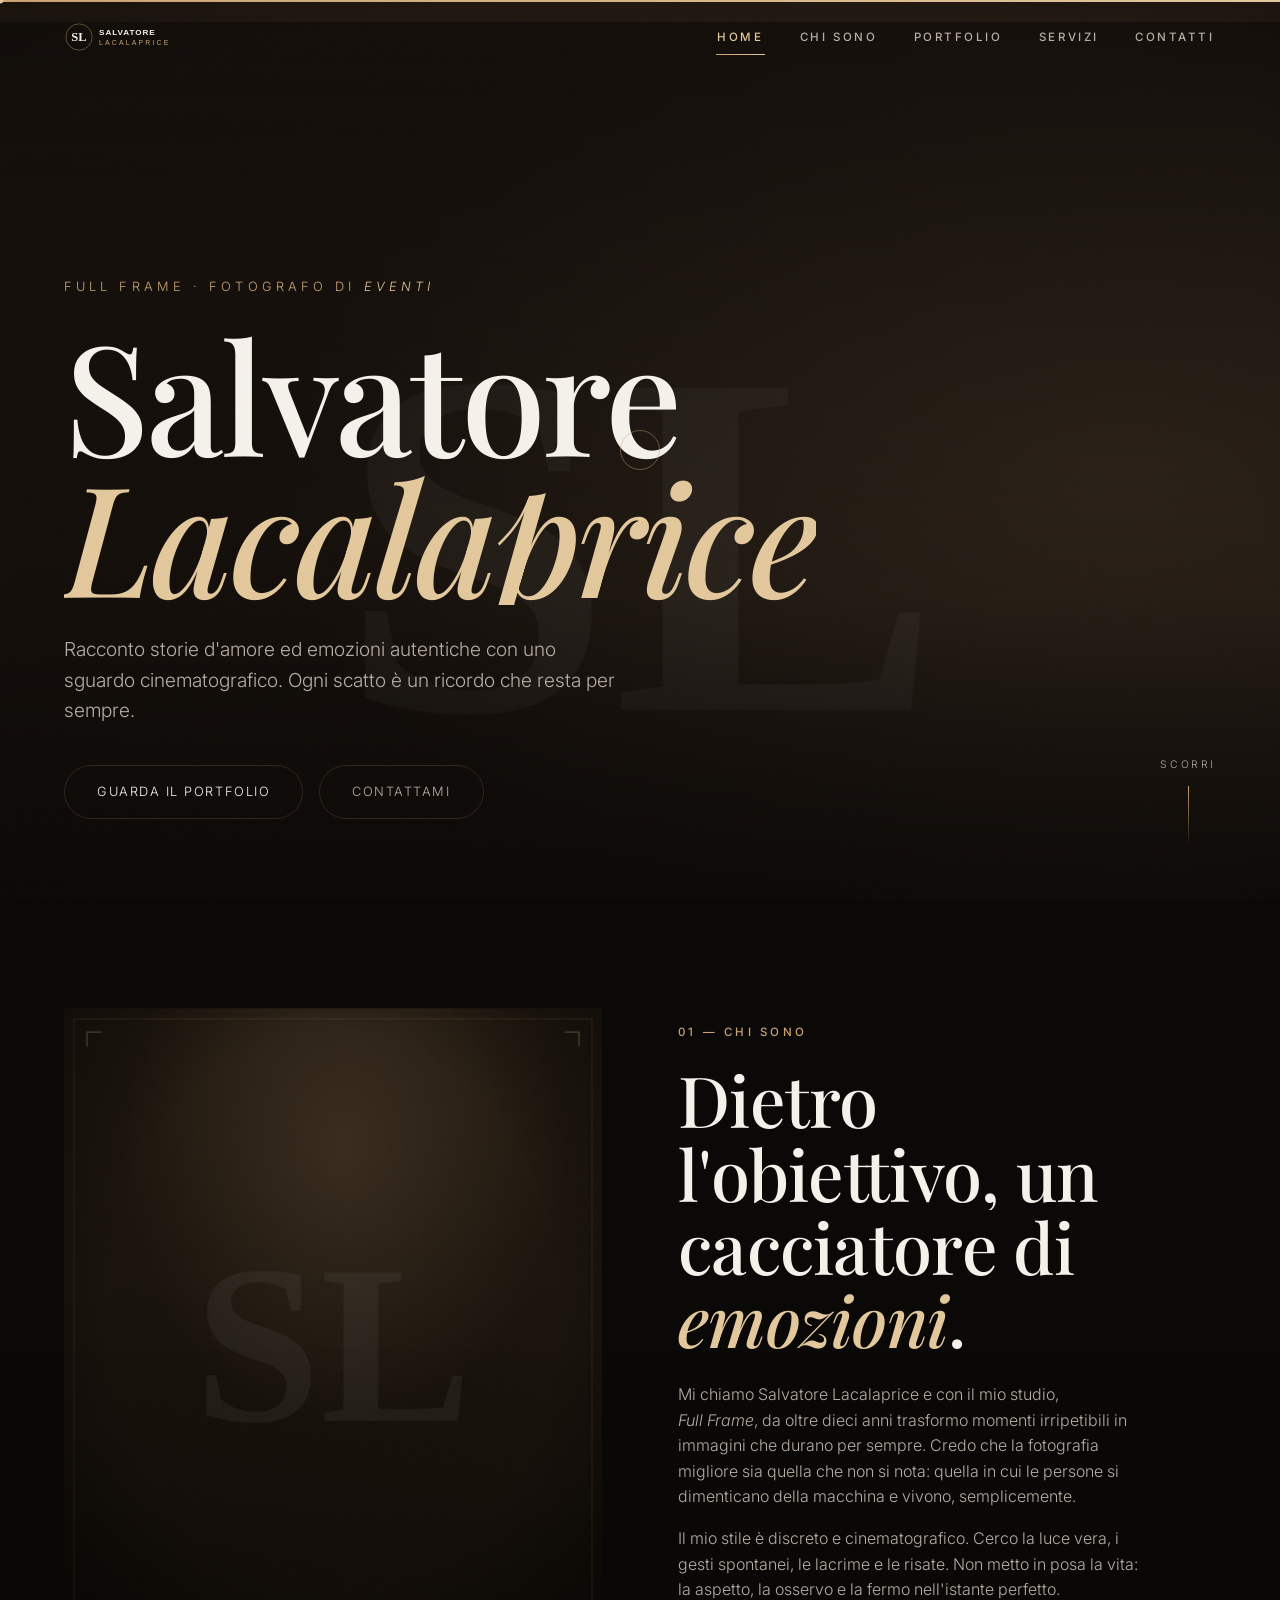
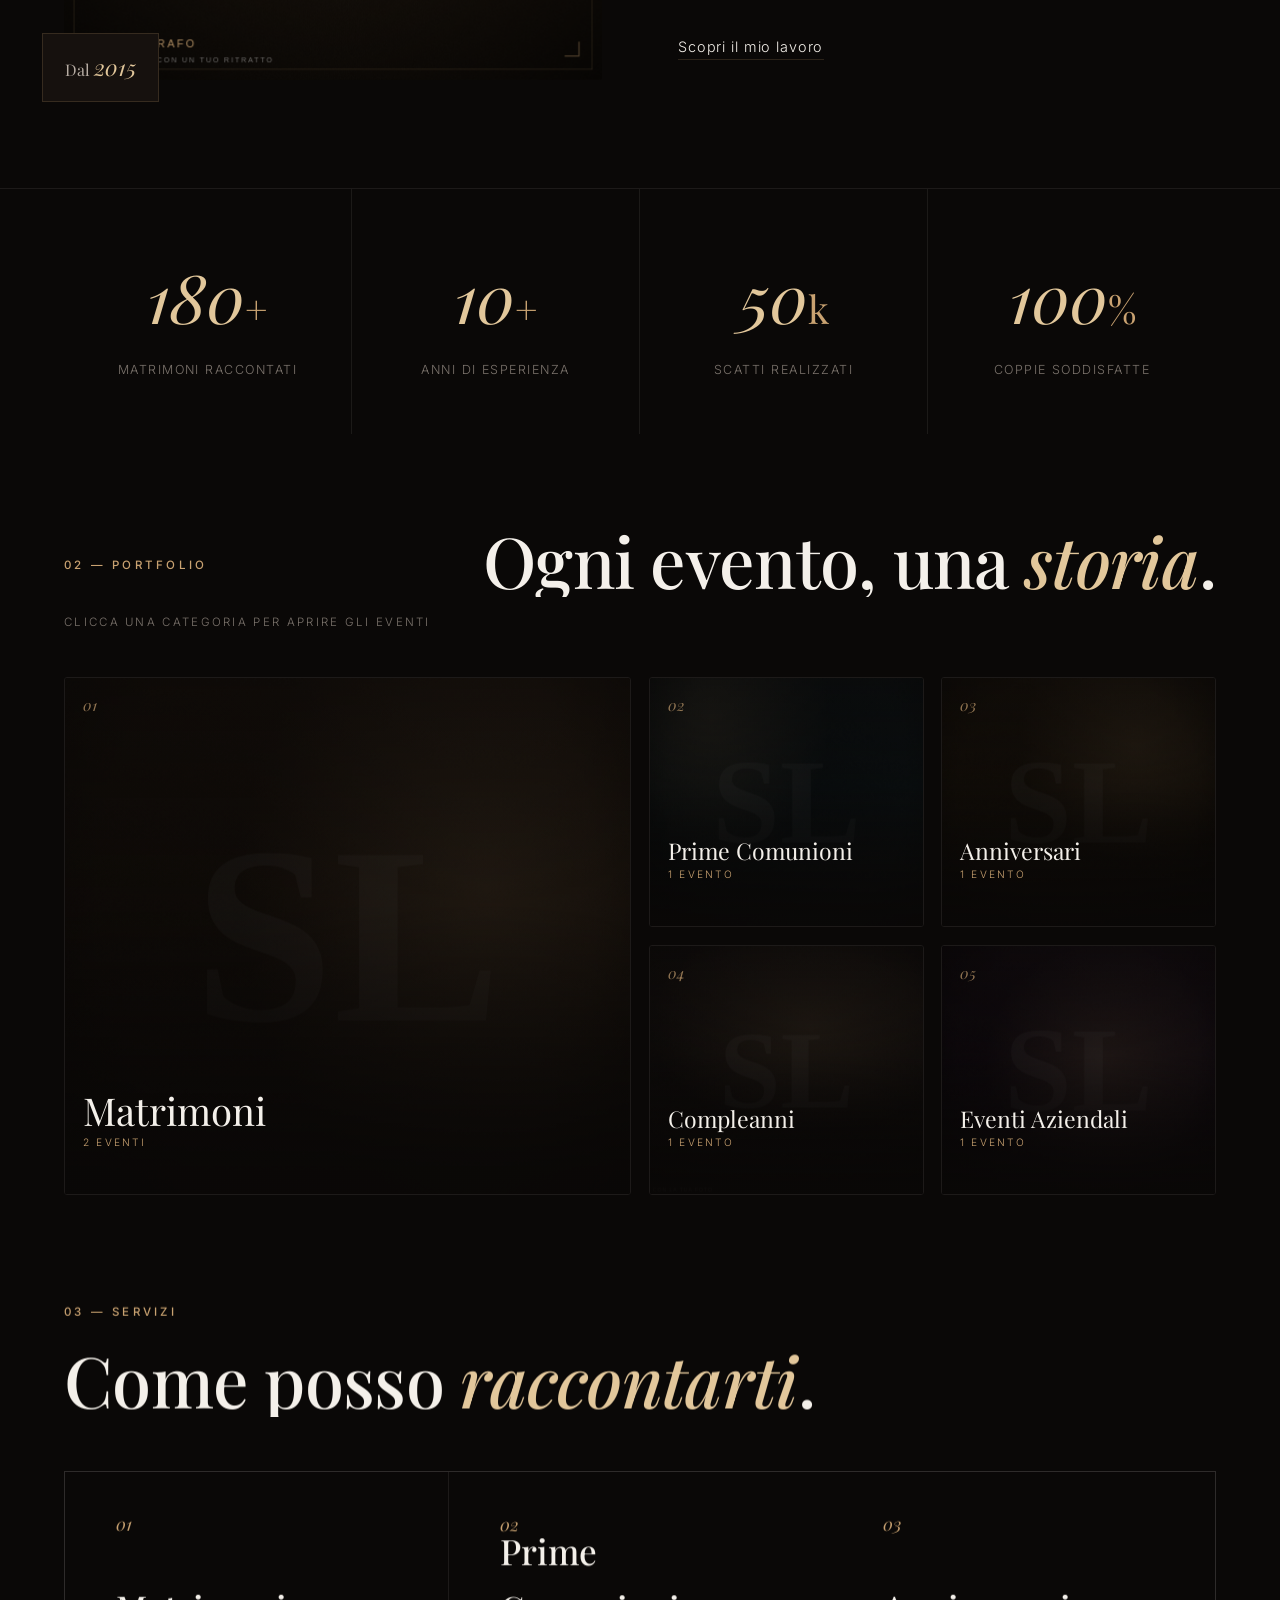
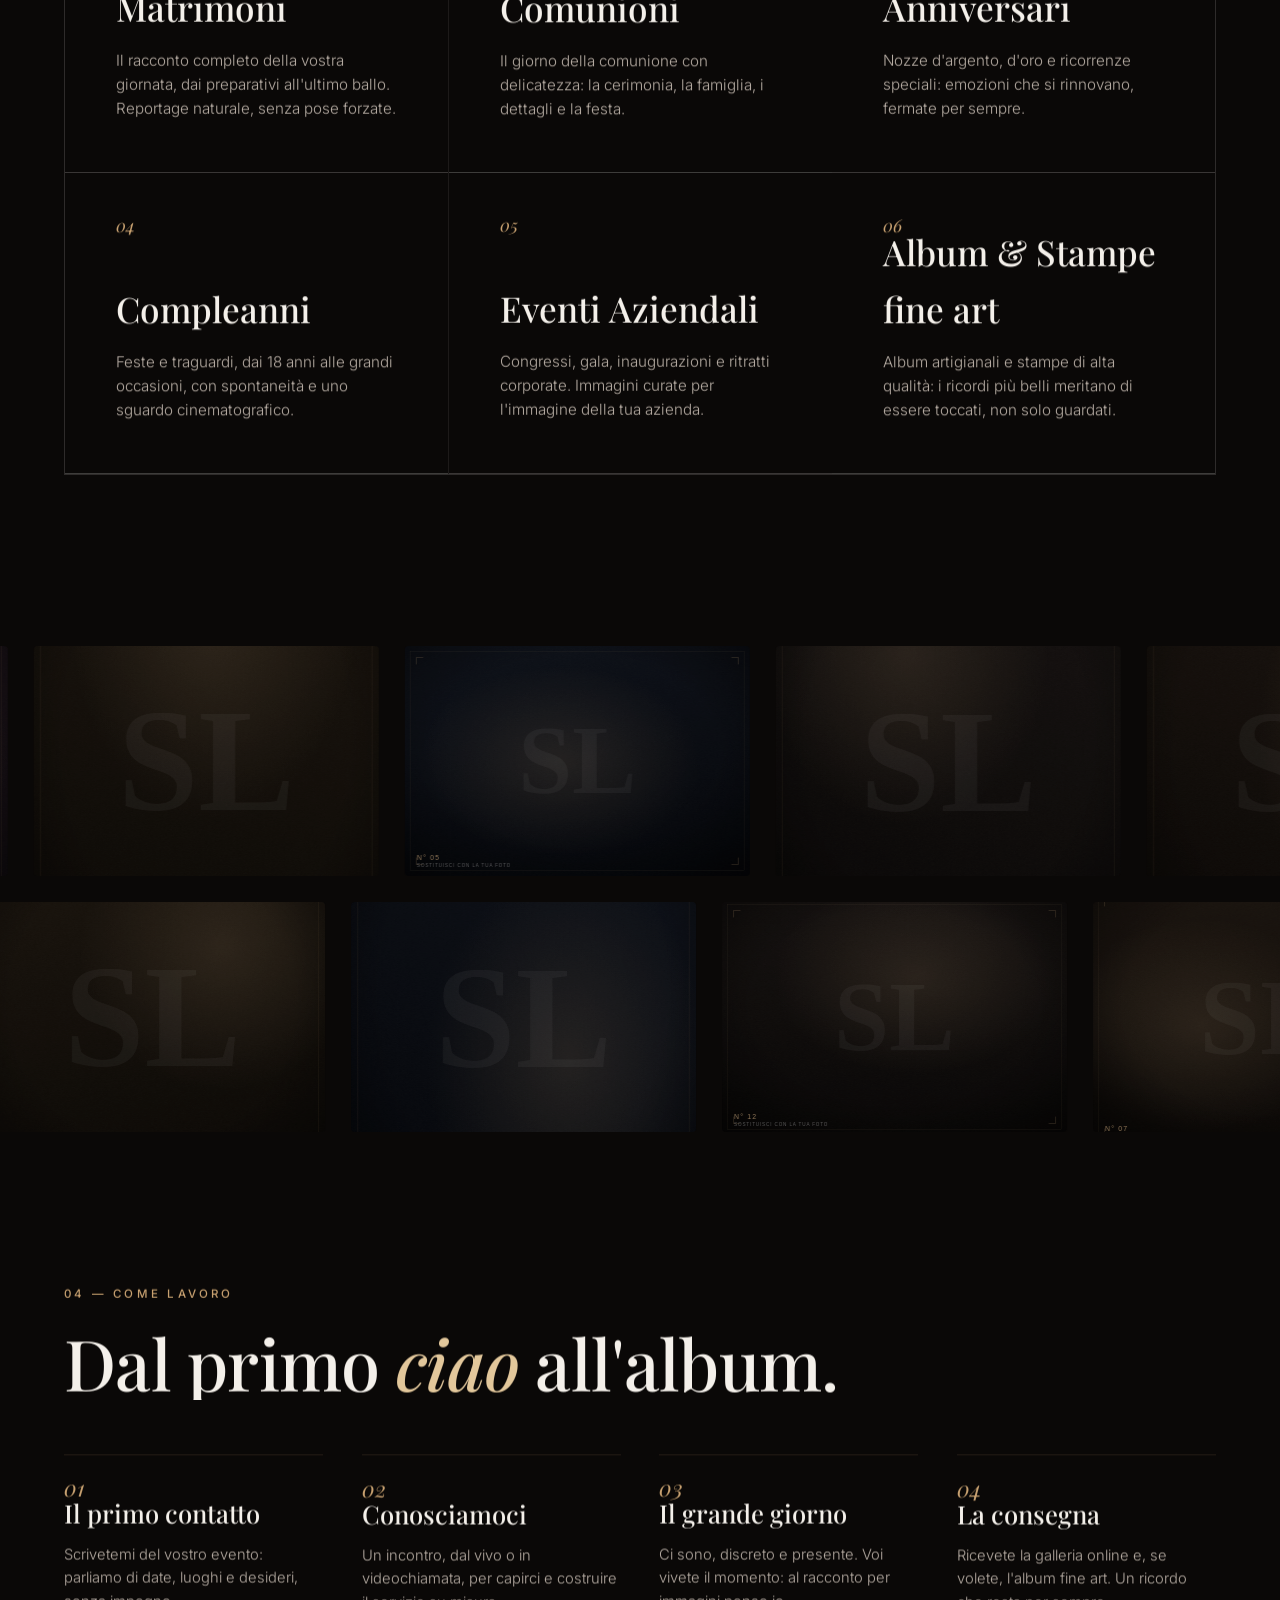
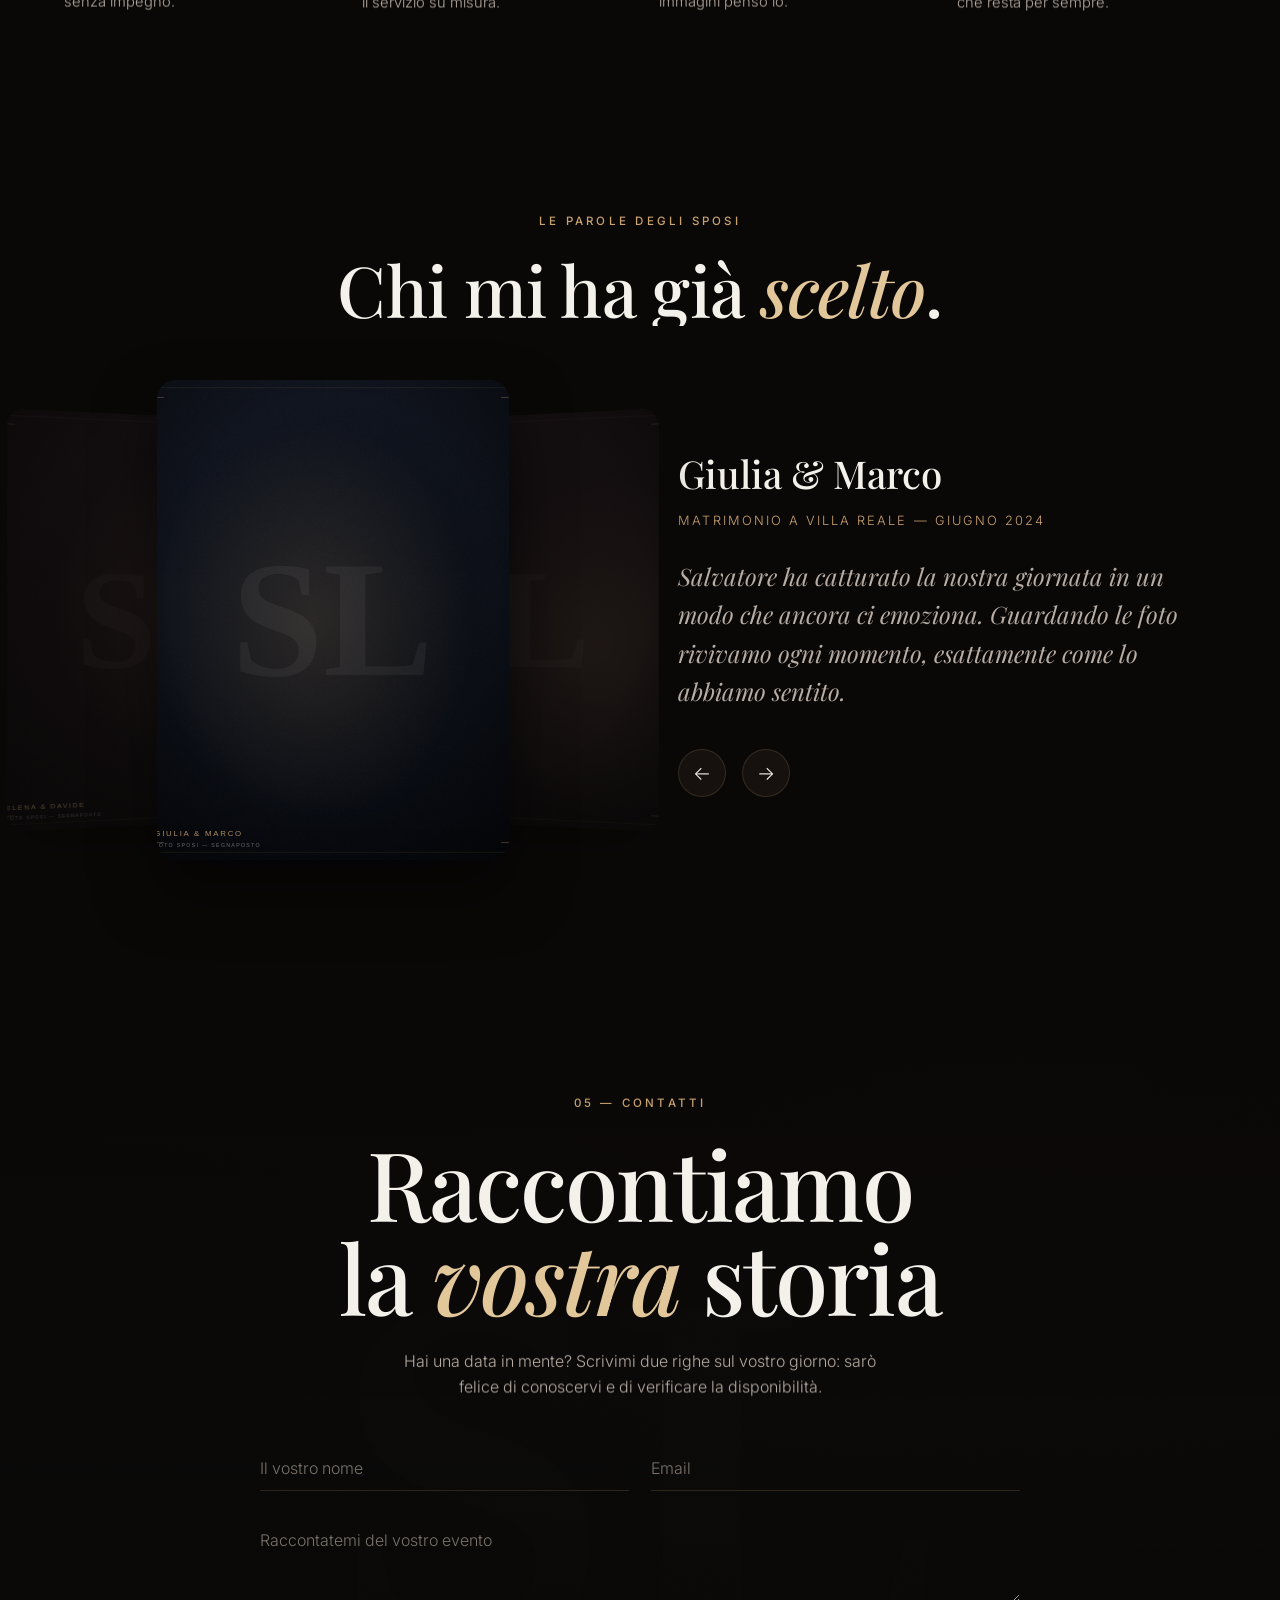
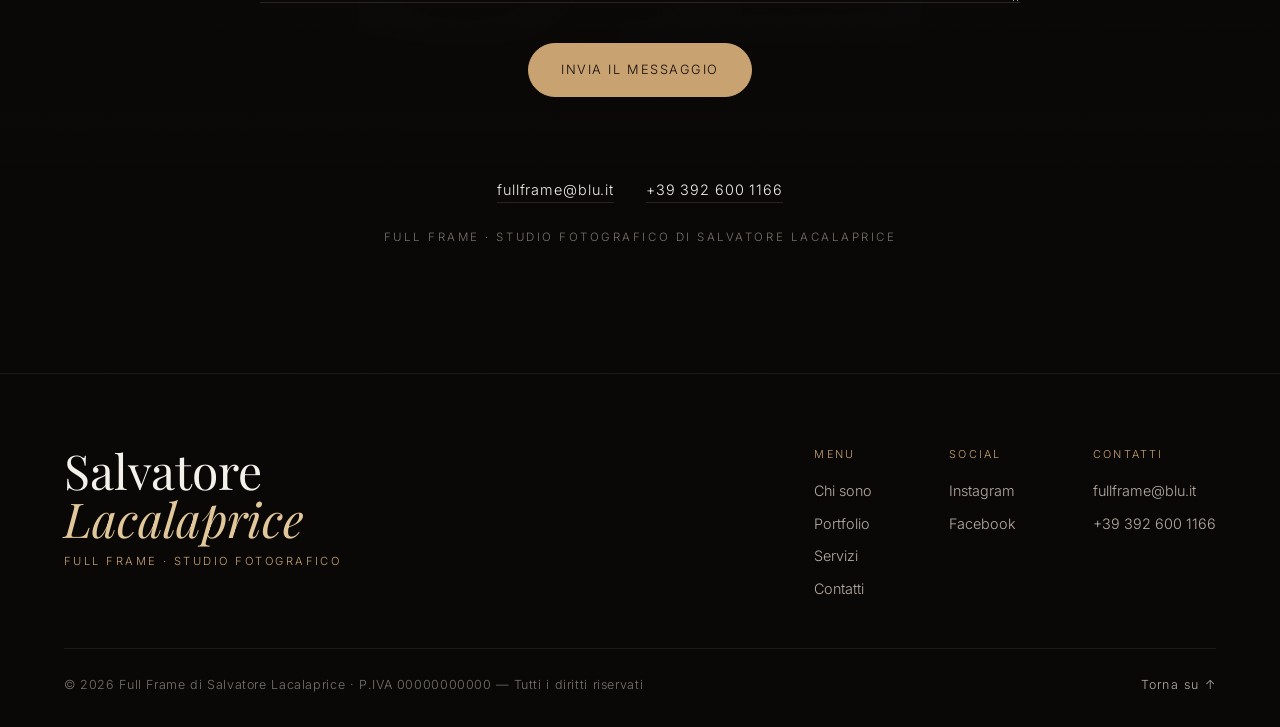
==== public/index.html @ 7abb2fbd "Fix: ripristina lo sfondo hero (SL) nascosto dallo sfondo su html - Rimosso "background: var(--bg)" " ====
<!DOCTYPE html>
<html lang="it">
<head>
  <meta charset="UTF-8" />
  <meta name="viewport" content="width=device-width, initial-scale=1.0" />
  <title>Salvatore Lacalaprice · Full Frame — Fotografo di Matrimoni & Eventi</title>
  <meta name="description" content="Full Frame è lo studio di Salvatore Lacalaprice, fotografo di matrimoni ed eventi. Racconto emozioni autentiche con uno sguardo cinematografico. Scopri il portfolio, i servizi e contattami." />
  <meta name="theme-color" content="#0a0807" />
  <!-- ⚠️ TEMPORANEO — impedisce a Google di indicizzare il sito finché è in lavorazione.
       Quando il sito è pronto, RIMUOVERE questa riga e la riga "X-Robots-Tag" in public/_headers. -->
  <meta name="robots" content="noindex, nofollow" />
  <link rel="canonical" href="https://salvatorelacalaprice.com/" />

  <!-- Open Graph -->
  <meta property="og:type" content="website" />
  <meta property="og:site_name" content="Full Frame — Salvatore Lacalaprice" />
  <meta property="og:url" content="https://salvatorelacalaprice.com/" />
  <meta property="og:title" content="Salvatore Lacalaprice · Full Frame — Fotografo di Matrimoni & Eventi" />
  <meta property="og:description" content="Full Frame, lo studio di Salvatore Lacalaprice. Racconto emozioni autentiche con uno sguardo cinematografico." />
  <meta property="og:image" content="https://salvatorelacalaprice.com/images/hero.svg" />

  <link rel="icon" type="image/svg+xml" href="assets/favicon.svg" />

  <!-- Font: Playfair Display (display) + Inter (body) -->
  <link rel="preconnect" href="https://fonts.googleapis.com" />
  <link rel="preconnect" href="https://fonts.gstatic.com" crossorigin />
  <link href="https://fonts.googleapis.com/css2?family=Inter:wght@300;400;500;600&family=Playfair+Display:ital,wght@0,400;0,500;0,600;0,700;0,800;1,400;1,500&display=swap" rel="stylesheet" />

  <link rel="stylesheet" href="css/style.css?v=12" />

  <!-- Dati strutturati: legano lo studio "Full Frame" al fotografo e al dominio -->
  <script type="application/ld+json">
  {
    "@context": "https://schema.org",
    "@type": "ProfessionalService",
    "name": "Full Frame",
    "alternateName": "Full Frame di Salvatore Lacalaprice",
    "description": "Studio di fotografia per matrimoni ed eventi di Salvatore Lacalaprice.",
    "url": "https://salvatorelacalaprice.com/",
    "image": "https://salvatorelacalaprice.com/images/hero.svg",
    "email": "fullframe@blu.it",
    "telephone": "+39 392 600 1166",
    "sameAs": ["https://www.instagram.com/salvatore.lacalaprice/", "https://www.facebook.com/salvatorelacalapricefotovideoweb/"],
    "founder": { "@type": "Person", "name": "Salvatore Lacalaprice" },
    "areaServed": "Italia",
    "knowsAbout": ["Fotografia di matrimonio", "Fotografia di eventi", "Ritratti"]
  }
  </script>
</head>
<body>

  <!-- ===== Texture & UI overlays ===== -->
  <div class="grain" aria-hidden="true"></div>
  <div class="scroll-progress" aria-hidden="true"><span></span></div>
  <div class="cursor" aria-hidden="true"><div class="cursor__dot"></div><div class="cursor__ring"><span class="cursor__label">Vedi</span></div></div>

  <!-- ===== Navbar ===== -->
  <header class="nav" id="nav">
    <a href="#hero" class="nav__logo" data-magnetic aria-label="Salvatore Lacalaprice — home">
      <img src="assets/logo.svg" alt="Full Frame — Salvatore Lacalaprice" />
    </a>
    <nav class="tube" id="tube" aria-label="Navigazione principale">
      <a href="#hero" class="tube__link is-active" data-link data-sec="hero">Home</a>
      <a href="#about" class="tube__link" data-link data-sec="about">Chi sono</a>
      <a href="#portfolio" class="tube__link" data-link data-sec="portfolio">Portfolio</a>
      <a href="#servizi" class="tube__link" data-link data-sec="servizi">Servizi</a>
      <a href="#contatti" class="tube__link" data-link data-sec="contatti">Contatti</a>
      <span class="tube__lamp" id="tubeLamp" aria-hidden="true"></span>
    </nav>
    <button class="nav__toggle" id="menuToggle" aria-label="Apri menu" aria-expanded="false" data-magnetic>
      <span></span><span></span>
    </button>
  </header>

  <!-- ===== Fullscreen menu ===== -->
  <div class="menu" id="menu" aria-hidden="true">
    <nav class="menu__nav">
      <a href="#about" data-link><span class="menu__idx">01</span><span class="menu__txt">Chi sono</span></a>
      <a href="#portfolio" data-link><span class="menu__idx">02</span><span class="menu__txt">Portfolio</span></a>
      <a href="#servizi" data-link><span class="menu__idx">03</span><span class="menu__txt">Servizi</span></a>
      <a href="#contatti" data-link><span class="menu__idx">04</span><span class="menu__txt">Contatti</span></a>
    </nav>
    <div class="menu__foot">
      <a href="https://www.instagram.com/salvatore.lacalaprice/" data-social target="_blank" rel="noopener">Instagram</a>
      <a href="https://www.facebook.com/salvatorelacalapricefotovideoweb/" data-social target="_blank" rel="noopener">Facebook</a>
      <a href="mailto:fullframe@blu.it" data-social>fullframe@blu.it</a>
    </div>
  </div>

  <main>
    <!-- ===== HERO ===== -->
    <section class="hero" id="hero">
      <div class="hero__media" data-parallax="0.18">
        <img src="images/hero.svg" alt="" class="hero__img" />
        <div class="hero__scrim"></div>
      </div>
      <div class="hero__content">
        <p class="hero__eyebrow reveal-fade"><span>Full Frame · Fotografo di <em class="hero__rot" id="heroRotator" data-words="matrimoni|eventi|cerimonie|ritratti|storie d'amore">matrimoni</em></span></p>
        <h1 class="hero__title">
          <span class="line"><span>Salvatore</span></span>
          <span class="line"><span><em>Lacalaprice</em></span></span>
        </h1>
        <p class="hero__sub reveal-fade">Racconto storie d'amore ed emozioni autentiche con uno sguardo cinematografico. Ogni scatto è un ricordo che resta per sempre.</p>
        <div class="hero__cta reveal-fade">
          <a href="#portfolio" class="btn" data-magnetic data-link><span>Guarda il portfolio</span></a>
          <a href="#contatti" class="btn btn--ghost" data-magnetic data-link><span>Contattami</span></a>
        </div>
      </div>
      <a href="#about" class="hero__scroll" data-link aria-label="Scorri">
        <span>Scorri</span>
        <span class="hero__scroll-line"></span>
      </a>
    </section>

    <!-- ===== ABOUT ===== -->
    <section class="about" id="about">
      <div class="about__media">
        <div class="reveal-img"><img src="images/about.svg" alt="Ritratto di Salvatore Lacalaprice" data-parallax="0.1" /></div>
        <span class="about__badge">Dal <em>2015</em></span>
      </div>
      <div class="about__body">
        <p class="eyebrow reveal-line">01 — Chi sono</p>
        <h2 class="h2 reveal-line">Dietro l'obiettivo, un cacciatore di <em>emozioni</em>.</h2>
        <div class="about__text">
          <p class="reveal-line">Mi chiamo Salvatore Lacalaprice e con il mio studio, <em>Full Frame</em>, da oltre dieci anni trasformo momenti irripetibili in immagini che durano per sempre. Credo che la fotografia migliore sia quella che non si nota: quella in cui le persone si dimenticano della macchina e vivono, semplicemente.</p>
          <p class="reveal-line">Il mio stile è discreto e cinematografico. Cerco la luce vera, i gesti spontanei, le lacrime e le risate. Non metto in posa la vita: la aspetto, la osservo e la fermo nell'istante perfetto.</p>
        </div>
        <a href="#portfolio" class="link-underline reveal-line" data-link>Scopri il mio lavoro</a>
      </div>
    </section>

    <!-- ===== STATS ===== -->
    <section class="stats">
      <div class="stat"><span class="stat__num" data-count="180">0</span><span class="stat__plus">+</span><p>Matrimoni raccontati</p></div>
      <div class="stat"><span class="stat__num" data-count="10">0</span><span class="stat__plus">+</span><p>Anni di esperienza</p></div>
      <div class="stat"><span class="stat__num" data-count="50">0</span><span class="stat__plus">k</span><p>Scatti realizzati</p></div>
      <div class="stat"><span class="stat__num" data-count="100">0</span><span class="stat__plus">%</span><p>Coppie soddisfatte</p></div>
    </section>

    <!-- ===== PORTFOLIO (categorie → eventi → foto) ===== -->
    <section class="portfolio" id="portfolio">
      <div class="portfolio__intro">
        <p class="eyebrow reveal-line">02 — Portfolio</p>
        <h2 class="h2 reveal-line">Ogni evento, una <em>storia</em>.</h2>
        <p class="portfolio__hint">Clicca una categoria per aprire gli eventi</p>
      </div>
      <!-- Card categoria: iniettate da js/gallery-data.js + js/main.js -->
      <div class="gallery__cats" id="galleryCats"></div>
      <noscript><p class="portfolio__hint" style="text-align:center;margin-top:2rem">Attiva JavaScript per sfogliare la galleria per categoria.</p></noscript>
    </section>

    <!-- ===== SERVICES ===== -->
    <section class="services" id="servizi">
      <div class="services__head">
        <p class="eyebrow reveal-line">03 — Servizi</p>
        <h2 class="h2 reveal-line">Come posso <em>raccontarti</em>.</h2>
      </div>
      <div class="services__grid">
        <article class="service reveal-card">
          <span class="service__num">01</span>
          <h3>Matrimoni</h3>
          <p>Il racconto completo della vostra giornata, dai preparativi all'ultimo ballo. Reportage naturale, senza pose forzate.</p>
        </article>
        <article class="service reveal-card">
          <span class="service__num">02</span>
          <h3>Prime Comunioni</h3>
          <p>Il giorno della comunione con delicatezza: la cerimonia, la famiglia, i dettagli e la festa.</p>
        </article>
        <article class="service reveal-card">
          <span class="service__num">03</span>
          <h3>Anniversari</h3>
          <p>Nozze d'argento, d'oro e ricorrenze speciali: emozioni che si rinnovano, fermate per sempre.</p>
        </article>
        <article class="service reveal-card">
          <span class="service__num">04</span>
          <h3>Compleanni</h3>
          <p>Feste e traguardi, dai 18 anni alle grandi occasioni, con spontaneità e uno sguardo cinematografico.</p>
        </article>
        <article class="service reveal-card">
          <span class="service__num">05</span>
          <h3>Eventi Aziendali</h3>
          <p>Congressi, gala, inaugurazioni e ritratti corporate. Immagini curate per l'immagine della tua azienda.</p>
        </article>
        <article class="service reveal-card">
          <span class="service__num">06</span>
          <h3>Album &amp; Stampe fine art</h3>
          <p>Album artigianali e stampe di alta qualità: i ricordi più belli meritano di essere toccati, non solo guardati.</p>
        </article>
      </div>
    </section>

    <!-- ===== SCROLL VELOCITY (photo band) ===== -->
    <section class="velocity" aria-label="Galleria in movimento">
      <div class="velocity__row" data-velocity="2.2">
        <div class="velocity__track">
          <img src="images/gallery/01.svg" alt="" /><img src="images/gallery/02.svg" alt="" /><img src="images/gallery/03.svg" alt="" /><img src="images/gallery/04.svg" alt="" /><img src="images/gallery/05.svg" alt="" /><img src="images/gallery/06.svg" alt="" />
          <img src="images/gallery/01.svg" alt="" /><img src="images/gallery/02.svg" alt="" /><img src="images/gallery/03.svg" alt="" /><img src="images/gallery/04.svg" alt="" /><img src="images/gallery/05.svg" alt="" /><img src="images/gallery/06.svg" alt="" />
        </div>
      </div>
      <div class="velocity__row" data-velocity="-2.2">
        <div class="velocity__track">
          <img src="images/gallery/07.svg" alt="" /><img src="images/gallery/08.svg" alt="" /><img src="images/gallery/09.svg" alt="" /><img src="images/gallery/10.svg" alt="" /><img src="images/gallery/11.svg" alt="" /><img src="images/gallery/12.svg" alt="" />
          <img src="images/gallery/07.svg" alt="" /><img src="images/gallery/08.svg" alt="" /><img src="images/gallery/09.svg" alt="" /><img src="images/gallery/10.svg" alt="" /><img src="images/gallery/11.svg" alt="" /><img src="images/gallery/12.svg" alt="" />
        </div>
      </div>
    </section>

    <!-- ===== COME LAVORO (processo) ===== -->
    <section class="process" id="processo">
      <div class="process__head">
        <p class="eyebrow reveal-line">04 — Come lavoro</p>
        <h2 class="h2 reveal-line">Dal primo <em>ciao</em> all'album.</h2>
      </div>
      <ol class="process__steps">
        <li class="step reveal-card">
          <span class="step__num">01</span>
          <h3>Il primo contatto</h3>
          <p>Scrivetemi del vostro evento: parliamo di date, luoghi e desideri, senza impegno.</p>
        </li>
        <li class="step reveal-card">
          <span class="step__num">02</span>
          <h3>Conosciamoci</h3>
          <p>Un incontro, dal vivo o in videochiamata, per capirci e costruire il servizio su misura.</p>
        </li>
        <li class="step reveal-card">
          <span class="step__num">03</span>
          <h3>Il grande giorno</h3>
          <p>Ci sono, discreto e presente. Voi vivete il momento: al racconto per immagini penso io.</p>
        </li>
        <li class="step reveal-card">
          <span class="step__num">04</span>
          <h3>La consegna</h3>
          <p>Ricevete la galleria online e, se volete, l'album fine art. Un ricordo che resta per sempre.</p>
        </li>
      </ol>
    </section>

    <!-- ===== TESTIMONIALS (circular) ===== -->
    <section class="testi" id="testimonials">
      <div class="testi__head">
        <p class="eyebrow reveal-line">Le parole degli sposi</p>
        <h2 class="h2 reveal-line">Chi mi ha già <em>scelto</em>.</h2>
      </div>
      <div class="testi__grid">
        <div class="testi__images" id="testiImages">
          <img src="images/testimonials/1.svg" alt="Giulia & Marco" data-index="0" />
          <img src="images/testimonials/2.svg" alt="Sara & Luca" data-index="1" />
          <img src="images/testimonials/3.svg" alt="Elena & Davide" data-index="2" />
        </div>
        <div class="testi__content">
          <div class="testi__text">
            <h3 class="testi__name" id="testiName">Giulia &amp; Marco</h3>
            <p class="testi__role" id="testiRole">Matrimonio a Villa Reale — Giugno 2024</p>
            <p class="testi__quote" id="testiQuote">Salvatore ha catturato la nostra giornata in un modo che ancora ci emoziona. Guardando le foto rivivamo ogni momento, esattamente come lo abbiamo sentito.</p>
          </div>
          <div class="testi__arrows">
            <button class="testi__arrow" id="testiPrev" aria-label="Testimonianza precedente">&#8592;</button>
            <button class="testi__arrow" id="testiNext" aria-label="Testimonianza successiva">&#8594;</button>
          </div>
        </div>
      </div>
    </section>

    <!-- ===== CTA / CONTATTI ===== -->
    <section class="cta" id="contatti">
      <div class="cta__media" data-parallax="0.14"><img src="images/cta.svg" alt="" /></div>
      <div class="cta__inner">
        <p class="eyebrow reveal-line">05 — Contatti</p>
        <h2 class="cta__title">
          <span class="line"><span>Raccontiamo</span></span>
          <span class="line"><span>la <em>vostra</em> storia</span></span>
        </h2>
        <p class="cta__sub reveal-line">Hai una data in mente? Scrivimi due righe sul vostro giorno: sarò felice di conoscervi e di verificare la disponibilità.</p>

        <form class="cta__form" id="contactForm" novalidate>
          <div class="field">
            <input type="text" id="name" name="name" required placeholder=" " />
            <label for="name">Il vostro nome</label>
          </div>
          <div class="field">
            <input type="email" id="email" name="email" required placeholder=" " />
            <label for="email">Email</label>
          </div>
          <div class="field field--full">
            <textarea id="message" name="message" rows="3" required placeholder=" "></textarea>
            <label for="message">Raccontatemi del vostro evento</label>
          </div>
          <button type="submit" class="btn btn--gold" data-magnetic><span>Invia il messaggio</span></button>
          <p class="cta__note" id="formNote" role="status"></p>
        </form>

        <div class="cta__direct">
          <a href="mailto:fullframe@blu.it" class="link-underline" data-link>fullframe@blu.it</a>
          <a href="tel:+393926001166" class="link-underline" data-link>+39 392 600 1166</a>
        </div>
        <p class="cta__brand">Full Frame · Studio fotografico di Salvatore Lacalaprice</p>
      </div>
    </section>
  </main>

  <!-- ===== FOOTER ===== -->
  <footer class="footer">
    <div class="footer__top">
      <div class="footer__brandwrap">
        <a href="#hero" class="footer__brand" data-link>Salvatore<br /><em>Lacalaprice</em></a>
        <span class="footer__brandtag">Full Frame · Studio fotografico</span>
      </div>
      <div class="footer__cols">
        <div>
          <span class="footer__label">Menu</span>
          <a href="#about" data-link>Chi sono</a>
          <a href="#portfolio" data-link>Portfolio</a>
          <a href="#servizi" data-link>Servizi</a>
          <a href="#contatti" data-link>Contatti</a>
        </div>
        <div>
          <span class="footer__label">Social</span>
          <a href="https://www.instagram.com/salvatore.lacalaprice/" data-social target="_blank" rel="noopener">Instagram</a>
          <a href="https://www.facebook.com/salvatorelacalapricefotovideoweb/" data-social target="_blank" rel="noopener">Facebook</a>
        </div>
        <div>
          <span class="footer__label">Contatti</span>
          <a href="mailto:fullframe@blu.it" data-link>fullframe@blu.it</a>
          <a href="tel:+393926001166" data-link>+39 392 600 1166</a>
        </div>
      </div>
    </div>
    <div class="footer__bottom">
      <span>© <span id="year">2026</span> Full Frame di Salvatore Lacalaprice · P.IVA 00000000000 — Tutti i diritti riservati</span>
      <button class="footer__top-btn" id="toTop" data-magnetic>Torna su ↑</button>
    </div>
  </footer>

  <!-- ===== Archivio gallery (categorie → eventi → foto) ===== -->
  <div class="archive" id="archive" aria-hidden="true" data-lenis-prevent>
    <div class="archive__bar">
      <button class="archive__back" id="archiveBack" type="button">← Indietro</button>
      <span class="archive__title" id="archiveTitle"></span>
      <button class="archive__close" id="archiveClose" type="button" aria-label="Chiudi galleria">✕</button>
    </div>
    <div class="archive__body" id="archiveBody"></div>
  </div>

  <!-- ===== Lightbox ===== -->
  <div class="lightbox" id="lightbox" aria-hidden="true">
    <button class="lightbox__close" id="lbClose" aria-label="Chiudi">✕</button>
    <button class="lightbox__nav lightbox__nav--prev" id="lbPrev" aria-label="Precedente">‹</button>
    <img src="" alt="" id="lbImg" />
    <button class="lightbox__nav lightbox__nav--next" id="lbNext" aria-label="Successiva">›</button>
  </div>

  <!-- ===== Librerie (in locale, nessuna dipendenza da CDN) ===== -->
  <script defer src="js/lib/gsap.min.js"></script>
  <script defer src="js/lib/ScrollTrigger.min.js"></script>
  <script defer src="js/lib/lenis.min.js"></script>
  <script defer src="js/lib/split-type.min.js"></script>
  <script defer src="js/gallery-data.js?v=3"></script>
  <script defer src="js/main.js?v=10"></script>
</body>
</html>
---- public/css/style.css ----
/* =========================================================
   Salvatore Lacalaprice — Portfolio
   Tema: Dark cinematografico · Playfair Display + Inter
   ========================================================= */

:root {
  --bg:        #0a0807;
  --bg-2:      #100c0a;
  --bg-elev:   #16110e;
  --ink:       #f4f0ea;
  --ink-soft:  #b7ada4;
  --ink-dim:   #7b736c;
  --gold:      #c9a271;
  --gold-2:    #e2c79b;
  --line:      rgba(201,162,113,0.18);
  --line-soft: rgba(244,240,234,0.08);

  --serif: 'Playfair Display', Georgia, 'Times New Roman', serif;
  --sans:  'Inter', system-ui, -apple-system, sans-serif;

  --pad: clamp(1.25rem, 5vw, 6rem);
  --maxw: 1400px;
  --ease: cubic-bezier(0.22, 1, 0.36, 1);
}

*, *::before, *::after { box-sizing: border-box; margin: 0; padding: 0; }

html { -webkit-text-size-adjust: 100%; overscroll-behavior: none; }
body { overscroll-behavior: none; }
html.lenis, html.lenis body { height: auto; }
.lenis.lenis-smooth { scroll-behavior: auto !important; }
/* Fallback smooth scroll if Lenis is unavailable */
html:not(.lenis) { scroll-behavior: smooth; }

body {
  background: var(--bg);
  color: var(--ink);
  font-family: var(--sans);
  font-weight: 300;
  line-height: 1.6;
  overflow-x: hidden;
  -webkit-font-smoothing: antialiased;
  text-rendering: optimizeLegibility;
}

img { display: block; max-width: 100%; }
a { color: inherit; text-decoration: none; }
button { font: inherit; color: inherit; background: none; border: none; cursor: pointer; }
::selection { background: var(--gold); color: #120d0a; }

.h2 {
  font-family: var(--serif);
  font-weight: 500;
  font-size: clamp(2rem, 5.5vw, 4.6rem);
  line-height: 1.04;
  letter-spacing: -0.01em;
}
.h2 em, .cta__title em, .hero__title em, .footer__brand em, .about__badge em, .stat__num {
  font-style: italic;
  color: var(--gold-2);
}
em { font-style: italic; }

.eyebrow {
  font-family: var(--sans);
  font-size: 0.72rem;
  font-weight: 500;
  letter-spacing: 0.28em;
  text-transform: uppercase;
  color: var(--gold);
  margin-bottom: 1.4rem;
}

/* ---------- Grain & progress ---------- */
.grain {
  position: fixed; inset: -50%; z-index: 9000; pointer-events: none;
  opacity: 0.05; mix-blend-mode: overlay;
  background-image: url("data:image/svg+xml,%3Csvg xmlns='http://www.w3.org/2000/svg' width='160' height='160'%3E%3Cfilter id='n'%3E%3CfeTurbulence type='fractalNoise' baseFrequency='0.8' numOctaves='2'/%3E%3C/filter%3E%3Crect width='100%25' height='100%25' filter='url(%23n)'/%3E%3C/svg%3E");
}
.scroll-progress {
  position: fixed; top: 0; left: 0; right: 0; height: 2px; z-index: 8000;
  background: transparent; pointer-events: none;
}
.scroll-progress span {
  display: block; height: 100%; width: 0;
  background: linear-gradient(90deg, var(--gold), var(--gold-2));
  transform-origin: left;
}

/* ---------- Custom cursor (discreto, niente inversione colore) ---------- */
.cursor { position: fixed; top: 0; left: 0; z-index: 9500; pointer-events: none; }
.cursor__dot {
  position: fixed; width: 7px; height: 7px; border-radius: 50%;
  background: var(--gold-2); transform: translate(-50%, -50%); transition: opacity .3s;
}
.cursor__ring {
  position: fixed; width: 40px; height: 40px; border-radius: 50%;
  border: 1px solid rgba(201,162,113,0.45);
  transform: translate(-50%, -50%);
  display: grid; place-items: center;
  transition: width .4s var(--ease), height .4s var(--ease), border-color .4s var(--ease);
}
.cursor__label { font-size: 0.6rem; letter-spacing: 0.18em; text-transform: uppercase; color: var(--gold-2); opacity: 0; }
body.cursor-hover .cursor__ring { width: 56px; height: 56px; border-color: var(--gold-2); }
body.cursor-hover .cursor__dot { opacity: 0; }
body.cursor-hover .cursor__label { opacity: 1; }
@media (hover: none) { .cursor { display: none; } }

/* ---------- Navbar ---------- */
.nav {
  position: fixed; top: 0; left: 0; right: 0; z-index: 500;
  display: flex; align-items: center; justify-content: space-between;
  padding: 1.4rem var(--pad);
  transition: transform .5s var(--ease), background .5s var(--ease), padding .5s var(--ease);
}
.nav.is-scrolled { background: rgba(10,8,7,0.72); backdrop-filter: blur(12px); padding-top: 1rem; padding-bottom: 1rem; }
.nav.is-hidden { transform: translateY(-105%); }
.nav__logo img { height: 30px; width: auto; }

/* ---------- Navbar minimale (testo + sottolineatura scorrevole) ---------- */
.tube { position: relative; display: flex; align-items: center; gap: clamp(1.3rem, 2.6vw, 2.6rem); }
.tube__link {
  position: relative; z-index: 2; padding: 0.35rem 0.1rem;
  font-family: var(--sans); font-size: 0.72rem; font-weight: 500;
  letter-spacing: 0.22em; text-transform: uppercase; color: var(--ink-soft);
  transition: color .4s var(--ease);
}
.tube__link:hover { color: var(--ink); }
.tube__link.is-active { color: var(--gold-2); }
.tube__link svg { display: none; }
/* Sottolineatura oro che scorre sotto la voce attiva */
.tube__lamp {
  position: absolute; bottom: -3px; left: 0; width: 0; height: 1.5px; z-index: 1;
  background: linear-gradient(90deg, var(--gold), var(--gold-2));
  transition: left .5s var(--ease), width .5s var(--ease); pointer-events: none;
}

.nav__toggle { display: none; width: 44px; height: 44px; position: relative; }
.nav__toggle span {
  position: absolute; left: 10px; right: 10px; height: 1.5px; background: var(--ink);
  transition: transform .4s var(--ease), opacity .3s;
}
.nav__toggle span:nth-child(1) { top: 18px; }
.nav__toggle span:nth-child(2) { top: 25px; }
body.menu-open .nav__toggle span:nth-child(1) { transform: translateY(3.5px) rotate(45deg); }
body.menu-open .nav__toggle span:nth-child(2) { transform: translateY(-3.5px) rotate(-45deg); }

/* ---------- Fullscreen menu ---------- */
.menu {
  position: fixed; inset: 0; z-index: 400;
  background: var(--bg-2);
  display: flex; flex-direction: column; justify-content: center;
  padding: var(--pad);
  clip-path: inset(0 0 100% 0);
  pointer-events: none;
}
.menu.is-open { pointer-events: auto; }
.menu__nav { display: flex; flex-direction: column; gap: 0.4rem; }
.menu__nav a {
  display: flex; align-items: baseline; gap: 1.4rem;
  font-family: var(--serif); font-size: clamp(2.4rem, 9vw, 6rem); line-height: 1.05;
  color: var(--ink); overflow: hidden; transition: color .4s;
}
.menu__nav a:hover { color: var(--gold-2); }
.menu__idx { font-family: var(--sans); font-size: 0.8rem; color: var(--gold); letter-spacing: 0.2em; }
.menu__txt { display: inline-block; }
.menu__foot { display: flex; gap: 2rem; flex-wrap: wrap; margin-top: 3rem; color: var(--ink-soft); font-size: 0.85rem; }
.menu__foot a:hover { color: var(--gold); }

/* ---------- HERO ---------- */
.hero { position: relative; height: 100svh; min-height: 620px; overflow: hidden; display: flex; align-items: flex-end; }
.hero__media { position: absolute; inset: -8% 0; z-index: -1; }
.hero__img { width: 100%; height: 100%; object-fit: cover; transform: scale(1.12); }
.hero__scrim {
  position: absolute; inset: 0;
  background:
    linear-gradient(to top, var(--bg) 2%, rgba(10,8,7,0.2) 45%, rgba(10,8,7,0.55) 100%);
}
.hero__content { padding: 0 var(--pad) clamp(3rem, 9vh, 7rem); max-width: 1100px; }
.hero__eyebrow { color: var(--gold); font-size: 0.8rem; letter-spacing: 0.32em; text-transform: uppercase; margin-bottom: 1.6rem; overflow: hidden; }
.hero__title {
  font-family: var(--serif); font-weight: 500;
  font-size: clamp(3rem, 12vw, 10rem); line-height: 0.92; letter-spacing: -0.02em;
}
.hero__title .line { display: block; overflow: hidden; }
.hero__title .line > span, .cta__title .line > span { display: block; }
.hero__title em { font-weight: 500; }
.hero__sub { max-width: 46ch; margin: 1.8rem 0 2.4rem; color: var(--ink-soft); font-size: clamp(1rem, 1.5vw, 1.2rem); }
.hero__cta { display: flex; gap: 1rem; flex-wrap: wrap; }
.hero__scroll {
  position: absolute; right: var(--pad); bottom: clamp(2rem, 6vh, 4rem);
  display: flex; flex-direction: column; align-items: center; gap: 0.8rem;
  font-size: 0.65rem; letter-spacing: 0.25em; text-transform: uppercase; color: var(--ink-soft);
}
.hero__scroll-line { width: 1px; height: 60px; background: linear-gradient(var(--gold), transparent); overflow: hidden; position: relative; }
.hero__scroll-line::after { content: ''; position: absolute; top: -100%; left: 0; width: 100%; height: 100%; background: var(--gold); animation: scrolldot 2.2s var(--ease) infinite; }
@keyframes scrolldot { 0% { top: -100%; } 60%,100% { top: 100%; } }

/* ---------- Buttons ---------- */
.btn {
  position: relative; display: inline-flex; align-items: center; justify-content: center;
  padding: 1rem 2rem; border: 1px solid var(--line);
  font-size: 0.8rem; letter-spacing: 0.12em; text-transform: uppercase; color: var(--ink);
  border-radius: 100px; overflow: hidden; isolation: isolate;
  transition: color .4s var(--ease), border-color .4s var(--ease);
}
.btn > span { position: relative; z-index: 1; }
.btn::before {
  content: ''; position: absolute; inset: 0; z-index: 0; background: var(--gold);
  transform: translateY(101%); transition: transform .5s var(--ease);
}
.btn:hover { color: #120d0a; border-color: var(--gold); }
.btn:hover::before { transform: translateY(0); }
.btn--ghost { color: var(--ink-soft); }
.btn--gold { background: var(--gold); color: #120d0a; border-color: var(--gold); }
.btn--gold::before { background: var(--gold-2); }
.btn--gold:hover { color: #120d0a; }

.link-underline {
  position: relative; display: inline-block; font-size: 0.9rem; letter-spacing: 0.06em; color: var(--ink);
  padding-bottom: 2px;
}
.link-underline::after { content: ''; position: absolute; left: 0; bottom: 0; height: 1px; width: 100%; background: var(--line); transform: scaleX(1); transform-origin: right; transition: transform .45s var(--ease); }
.link-underline::before { content: ''; position: absolute; left: 0; bottom: 0; height: 1px; width: 100%; background: var(--gold); transform: scaleX(0); transform-origin: left; transition: transform .45s var(--ease) .05s; }
.link-underline:hover::after { transform: scaleX(0); }
.link-underline:hover::before { transform: scaleX(1); }

/* ---------- About ---------- */
.about {
  display: grid; grid-template-columns: 1fr 1fr; gap: clamp(2rem, 6vw, 6rem);
  align-items: center; padding: clamp(5rem, 12vh, 10rem) var(--pad);
  max-width: var(--maxw); margin: 0 auto;
}
.about__media { position: relative; }
.reveal-img { overflow: hidden; border-radius: 2px; }
.about__media img { width: 100%; aspect-ratio: 4/5; object-fit: cover; transform: scale(1.12); }
.about__badge {
  position: absolute; bottom: -1.4rem; left: -1.4rem;
  background: var(--bg-elev); border: 1px solid var(--line);
  padding: 1rem 1.4rem; font-family: var(--serif); font-size: 1rem; color: var(--ink-soft);
}
.about__badge em { font-size: 1.4rem; }
.about__body { max-width: 46ch; }
.about__text { margin: 1.6rem 0 2rem; display: flex; flex-direction: column; gap: 1rem; color: var(--ink-soft); }
.about__body .h2 { margin-top: 0.5rem; }

/* ---------- Stats ---------- */
.stats {
  display: grid; grid-template-columns: repeat(4, 1fr);
  border-top: 1px solid var(--line-soft);
  max-width: var(--maxw); margin: 0 auto; padding: 0 var(--pad);
}
.stat { padding: clamp(2.5rem, 6vh, 4.5rem) 1.5rem; text-align: center; border-right: 1px solid var(--line-soft); }
.stat:last-child { border-right: none; }
.stat__num { font-family: var(--serif); font-size: clamp(2.4rem, 6vw, 4.2rem); font-style: italic; color: var(--gold-2); }
.stat__plus { font-family: var(--serif); font-size: clamp(1.6rem, 3vw, 2.4rem); color: var(--gold); }
.stat p { margin-top: 0.6rem; font-size: 0.78rem; letter-spacing: 0.12em; text-transform: uppercase; color: var(--ink-dim); }

/* ---------- Portfolio (horizontal) ---------- */
.portfolio { padding-top: clamp(4rem, 10vh, 8rem); }
.portfolio__intro { padding: 0 var(--pad); display: flex; justify-content: space-between; align-items: flex-end; flex-wrap: wrap; gap: 1rem; max-width: var(--maxw); margin: 0 auto; }
.portfolio__hint { font-size: 0.72rem; letter-spacing: 0.2em; text-transform: uppercase; color: var(--ink-dim); }
.portfolio__pin {
  margin-top: clamp(2rem, 5vh, 4rem);
  overflow-x: auto; overflow-y: hidden;
  scrollbar-width: none; -webkit-overflow-scrolling: touch;
}
.portfolio__pin::-webkit-scrollbar { display: none; }
.portfolio__track {
  display: flex; gap: clamp(1rem, 2.5vw, 2.2rem); padding: 0 var(--pad); align-items: center;
  width: max-content;
}
.shot {
  position: relative; flex: 0 0 auto; width: clamp(260px, 34vw, 460px);
  overflow: hidden; border-radius: 2px; cursor: pointer;
}
.shot img { width: 100%; height: auto; transition: transform 1.1s var(--ease), filter .6s; filter: brightness(0.92); }
.shot:hover img { transform: scale(1.06); filter: brightness(1.05); }
.shot figcaption {
  position: absolute; left: 1rem; bottom: 1rem;
  font-family: var(--serif); font-style: italic; font-size: 1.3rem; color: var(--ink);
  opacity: 0; transform: translateY(10px); transition: all .5s var(--ease);
  text-shadow: 0 2px 20px rgba(0,0,0,0.6);
}
.shot:hover figcaption { opacity: 1; transform: translateY(0); }

/* ---------- Gallery: card categoria (bento + movimento) ---------- */
.gallery__cats {
  display: grid;
  grid-template-columns: repeat(4, 1fr);
  grid-auto-rows: clamp(150px, 21vw, 250px);
  gap: clamp(0.7rem, 1.4vw, 1.4rem);
  padding: 0 var(--pad); max-width: var(--maxw);
  margin: clamp(2rem, 5vh, 4rem) auto 0;
}
.gcat {
  position: relative; display: block; width: 100%; height: 100%;
  text-align: left; overflow: hidden; border-radius: 3px; cursor: pointer;
  border: 1px solid var(--line-soft); padding: 0;
  -webkit-tap-highlight-color: transparent;
}
/* Matrimoni: tile grande in evidenza (bento) */
.gcat:first-child { grid-column: 1 / 3; grid-row: 1 / 3; }

.gcat__media { position: absolute; inset: 0; overflow: hidden; transition: transform 1s var(--ease); }
.gcat:hover .gcat__media { transform: scale(1.05); }
.gcat__media img {
  width: 100%; height: 100%; object-fit: cover;
  filter: brightness(0.62) saturate(1.05);
  transform: scale(1.06); will-change: transform;
  transition: filter .6s var(--ease);
}
/* Ken Burns: micro-movimento continuo, così le card non sono mai "ferme" */
html.gsap-ready .gcat__media img { animation: kenburns 20s ease-in-out infinite alternate; }
.gcat:nth-child(2n) .gcat__media img { animation-duration: 24s; animation-direction: alternate-reverse; }
.gcat:nth-child(3n) .gcat__media img { animation-duration: 26s; }
@keyframes kenburns {
  from { transform: scale(1.06) translate(0, 0); }
  to   { transform: scale(1.14) translate(-1.6%, -1.4%); }
}
.gcat:hover .gcat__media img { filter: brightness(0.85) saturate(1.12); animation-play-state: paused; }

.gcat::after {
  content: ''; position: absolute; inset: 0;
  background: linear-gradient(to top, rgba(10,8,7,0.9) 4%, rgba(10,8,7,0.12) 56%, rgba(10,8,7,0.4) 100%);
  transition: background .55s var(--ease);
}
.gcat:hover::after { background: linear-gradient(to top, rgba(10,8,7,0.92) 2%, rgba(10,8,7,0.04) 62%, rgba(201,162,113,0.14) 100%); }

.gcat__idx {
  position: absolute; top: 0.95rem; left: 1.15rem; z-index: 2;
  font-family: var(--serif); font-style: italic; font-size: 0.95rem; color: var(--gold);
  opacity: 0.7; transition: opacity .4s var(--ease);
}
.gcat:hover .gcat__idx { opacity: 1; }

.gcat__meta {
  position: absolute; left: 1.15rem; right: 1.15rem; bottom: 1.05rem; z-index: 2;
  display: flex; flex-direction: column; gap: 0.15rem;
  transition: transform .5s var(--ease);
}
.gcat:hover .gcat__meta { transform: translateY(-3px); }
.gcat__name { font-family: var(--serif); font-size: clamp(1.25rem, 1.8vw, 1.7rem); color: var(--ink); line-height: 1.08; }
.gcat:first-child .gcat__name { font-size: clamp(1.9rem, 3vw, 3rem); }
.gcat__count { font-size: 0.64rem; letter-spacing: 0.2em; text-transform: uppercase; color: var(--gold); }
.gcat__go {
  display: inline-flex; align-items: center; gap: 0.5rem; margin-top: 0.5rem;
  font-size: 0.64rem; letter-spacing: 0.2em; text-transform: uppercase; color: var(--ink);
  opacity: 0; transform: translateY(9px);
  transition: opacity .45s var(--ease), transform .45s var(--ease);
}
.gcat__go::before { content: ''; width: 26px; height: 1px; background: var(--gold); }
.gcat:hover .gcat__go { opacity: 1; transform: translateY(0); }

@media (max-width: 900px) {
  .gallery__cats { grid-template-columns: repeat(2, 1fr); grid-auto-rows: clamp(150px, 32vw, 220px); }
  .gcat:first-child { grid-column: 1 / -1; grid-row: auto; }
}
@media (max-width: 460px) {
  .gallery__cats { grid-template-columns: 1fr; }
  .gcat:first-child { grid-column: auto; }
}

/* ---------- Archivio (overlay: eventi + foto) ---------- */
.archive {
  position: fixed; inset: 0; z-index: 9400; background: var(--bg);
  display: flex; flex-direction: column;
  opacity: 0; visibility: hidden; transition: opacity .45s var(--ease), visibility .45s;
}
.archive.is-open { opacity: 1; visibility: visible; }
.archive__bar {
  display: flex; align-items: center; gap: 1rem;
  padding: 1.1rem var(--pad); border-bottom: 1px solid var(--line-soft);
  background: rgba(10,8,7,0.9); backdrop-filter: blur(10px);
}
.archive__title { flex: 1; text-align: center; font-family: var(--serif); font-size: clamp(1.05rem, 2.4vw, 1.6rem); color: var(--ink); }
.archive__back, .archive__close {
  font-size: 0.8rem; letter-spacing: 0.06em; color: var(--ink-soft);
  padding: 0.5rem 0.95rem; border: 1px solid var(--line); border-radius: 100px;
  transition: color .3s, border-color .3s, background .3s; white-space: nowrap;
}
.archive__back:hover, .archive__close:hover { color: #120d0a; background: var(--gold); border-color: var(--gold); }
.archive__body { flex: 1; overflow-y: auto; -webkit-overflow-scrolling: touch; padding: clamp(1.5rem, 4vw, 3rem) var(--pad); }
.archive__empty { color: var(--ink-soft); text-align: center; padding: 3rem 0; }

/* lista eventi */
.archive__body--events { display: grid; grid-template-columns: repeat(auto-fill, minmax(260px, 1fr)); gap: clamp(1rem, 2.5vw, 2rem); align-content: start; }
.gevent { text-align: left; cursor: pointer; display: flex; flex-direction: column; gap: 0.8rem; padding: 0; }
.gevent__media { overflow: hidden; border-radius: 2px; aspect-ratio: 3 / 2; }
.gevent__media img { width: 100%; height: 100%; object-fit: cover; filter: brightness(0.9); transition: transform 1s var(--ease), filter .5s; }
.gevent:hover .gevent__media img { transform: scale(1.05); filter: brightness(1.02); }
.gevent__meta { display: flex; flex-direction: column; gap: 0.2rem; }
.gevent__name { font-family: var(--serif); font-size: 1.25rem; color: var(--ink); }
.gevent__info { font-size: 0.85rem; color: var(--ink-soft); }
.gevent__count { font-size: 0.66rem; letter-spacing: 0.2em; text-transform: uppercase; color: var(--gold); margin-top: 0.2rem; }

/* griglia foto dell'evento (masonry) */
.archive__body--photos { column-count: 3; column-gap: clamp(0.8rem, 2vw, 1.4rem); }
.gphoto { display: block; width: 100%; margin: 0 0 clamp(0.8rem, 2vw, 1.4rem); break-inside: avoid; cursor: pointer; padding: 0; overflow: hidden; border-radius: 2px; }
.gphoto img { width: 100%; height: auto; display: block; transition: transform 1s var(--ease), filter .5s; filter: brightness(0.95); }
.gphoto:hover img { transform: scale(1.04); filter: brightness(1.08); }
@media (max-width: 780px) { .archive__body--photos { column-count: 2; } }
@media (max-width: 460px) { .archive__body--photos { column-count: 1; } }

/* ---------- Services ---------- */
.services { padding: clamp(5rem, 12vh, 10rem) var(--pad); max-width: var(--maxw); margin: 0 auto; }
.services__head { margin-bottom: clamp(2.5rem, 6vh, 4.5rem); }
.services__grid { display: grid; grid-template-columns: repeat(3, 1fr); gap: 1px; background: var(--line-soft); border: 1px solid var(--line-soft); }
.service {
  background: var(--bg); padding: clamp(2rem, 4vw, 3.2rem);
  position: relative; transition: background .5s var(--ease);
  min-height: 260px; display: flex; flex-direction: column; justify-content: flex-end; gap: 0.8rem;
}
.service:hover { background: var(--bg-elev); }
.service__num { font-family: var(--serif); font-style: italic; font-size: 1.1rem; color: var(--gold); position: absolute; top: clamp(1.5rem,3vw,2.4rem); left: clamp(2rem,4vw,3.2rem); }
.service h3 { font-family: var(--serif); font-weight: 500; font-size: clamp(1.5rem, 3vw, 2.2rem); }
.service p { color: var(--ink-soft); font-size: 0.95rem; max-width: 44ch; }
.service::after { content: ''; position: absolute; left: 0; bottom: 0; height: 2px; width: 0; background: var(--gold); transition: width .6s var(--ease); }
.service:hover::after { width: 100%; }

/* ---------- Scroll velocity (photo band) ---------- */
.velocity { padding: clamp(2.5rem, 7vh, 5rem) 0; display: flex; flex-direction: column; gap: clamp(0.8rem, 2vw, 1.6rem); overflow: hidden; }
.velocity__row { overflow: hidden; }
.velocity__track { display: flex; gap: clamp(0.8rem, 2vw, 1.6rem); width: max-content; will-change: transform; }
.velocity__track img {
  height: clamp(9rem, 18vw, 15rem); width: auto; aspect-ratio: 3/2; object-fit: cover;
  border-radius: 4px; filter: brightness(0.85) grayscale(0.15); flex: 0 0 auto;
}

/* ---------- Testimonials (circular) ---------- */
.testi { padding: clamp(5rem, 12vh, 10rem) var(--pad); max-width: var(--maxw); margin: 0 auto; }
.testi__head { text-align: center; margin-bottom: clamp(2.5rem, 6vh, 4.5rem); }
.testi__head .eyebrow { display: inline-block; }
.testi__grid { display: grid; grid-template-columns: 1fr; gap: clamp(2.5rem, 6vw, 5rem); align-items: center; }
.testi__images { position: relative; width: 100%; height: clamp(22rem, 42vw, 30rem); perspective: 1200px; }
.testi__images img {
  position: absolute; inset: 0; margin: auto; width: clamp(16rem, 30vw, 22rem); height: 100%;
  object-fit: cover; border-radius: 1.2rem; box-shadow: 0 30px 60px rgba(0,0,0,0.5);
  transition: transform .8s cubic-bezier(.4,2,.3,1), opacity .8s cubic-bezier(.4,2,.3,1);
}
.testi__content { display: flex; flex-direction: column; align-items: center; text-align: center; }
.testi__name { font-family: var(--serif); font-weight: 500; font-size: clamp(1.5rem, 3.5vw, 2.4rem); color: var(--ink); }
.testi__role { margin-top: 0.4rem; font-size: 0.8rem; letter-spacing: 0.16em; text-transform: uppercase; color: var(--gold); }
.testi__quote { margin-top: 1.6rem; max-width: 46ch; font-family: var(--serif); font-style: italic; font-size: clamp(1.1rem, 2vw, 1.5rem); line-height: 1.6; color: var(--ink-soft); }
.testi__quote span { display: inline-block; }
.testi__arrows { display: flex; gap: 1rem; margin-top: 2.4rem; }
.testi__arrow {
  width: 3rem; height: 3rem; border-radius: 50%; display: grid; place-items: center;
  font-size: 1.2rem; color: var(--ink); background: var(--bg-elev); border: 1px solid var(--line);
  transition: background .4s var(--ease), color .4s var(--ease), border-color .4s;
}
.testi__arrow:hover { background: var(--gold); color: #120d0a; border-color: var(--gold); }
@media (min-width: 900px) {
  .testi__grid { grid-template-columns: 1fr 1fr; text-align: left; }
  .testi__content { align-items: flex-start; text-align: left; }
}

/* ---------- CTA / Contact ---------- */
.cta { position: relative; overflow: hidden; padding: clamp(5rem, 14vh, 11rem) var(--pad); }
.cta__media { position: absolute; inset: -10% 0; z-index: 0; }
.cta__media img { width: 100%; height: 100%; object-fit: cover; opacity: 0.28; }
.cta::before { content: ''; position: absolute; inset: 0; z-index: 1; background: linear-gradient(var(--bg), rgba(10,8,7,0.6), var(--bg)); }
.cta__inner { position: relative; z-index: 2; max-width: 760px; margin: 0 auto; text-align: center; }
.cta__title { font-family: var(--serif); font-weight: 500; font-size: clamp(2.4rem, 8vw, 6rem); line-height: 0.98; letter-spacing: -0.02em; }
.cta__title .line { display: block; overflow: hidden; }
.cta__sub { margin: 1.6rem auto 2.6rem; max-width: 50ch; color: var(--ink-soft); }
.cta__form { display: grid; grid-template-columns: 1fr 1fr; gap: 1.4rem; text-align: left; }
.field { position: relative; }
.field--full { grid-column: 1 / -1; }
.field input, .field textarea {
  width: 100%; background: transparent; border: none; border-bottom: 1px solid var(--line);
  padding: 0.9rem 0; color: var(--ink); font-family: var(--sans); font-size: 1rem; resize: vertical;
  transition: border-color .4s;
}
.field input:focus, .field textarea:focus { outline: none; border-color: var(--gold); }
.field label {
  position: absolute; left: 0; top: 0.9rem; color: var(--ink-dim); pointer-events: none;
  transition: all .3s var(--ease); font-size: 1rem;
}
.field input:focus + label, .field input:not(:placeholder-shown) + label,
.field textarea:focus + label, .field textarea:not(:placeholder-shown) + label {
  top: -0.7rem; font-size: 0.7rem; letter-spacing: 0.15em; text-transform: uppercase; color: var(--gold);
}
.cta__form .btn--gold { grid-column: 1 / -1; justify-self: center; margin-top: 0.6rem; }
.cta__note { grid-column: 1/-1; text-align: center; font-size: 0.85rem; color: var(--gold-2); min-height: 1.2em; }
.cta__direct { display: flex; gap: 2rem; justify-content: center; flex-wrap: wrap; margin-top: 2.6rem; }
.cta__brand { margin-top: 1.6rem; font-size: 0.72rem; letter-spacing: 0.22em; text-transform: uppercase; color: var(--ink-dim); }

/* ---------- Footer ---------- */
.footer { border-top: 1px solid var(--line-soft); padding: clamp(3rem, 8vh, 6rem) var(--pad) 2rem; }
.footer__top { display: flex; justify-content: space-between; gap: 3rem; flex-wrap: wrap; max-width: var(--maxw); margin: 0 auto; }
.footer__brandwrap { display: flex; flex-direction: column; }
.footer__brand { font-family: var(--serif); font-size: clamp(1.8rem, 4vw, 3rem); line-height: 1; }
.footer__brandtag { margin-top: 0.7rem; font-family: var(--sans); font-size: 0.7rem; letter-spacing: 0.22em; text-transform: uppercase; color: var(--gold); }
.footer__cols { display: flex; gap: clamp(2rem, 6vw, 5rem); flex-wrap: wrap; }
.footer__cols div { display: flex; flex-direction: column; gap: 0.6rem; }
.footer__label { font-size: 0.68rem; letter-spacing: 0.2em; text-transform: uppercase; color: var(--gold); margin-bottom: 0.4rem; }
.footer__cols a { color: var(--ink-soft); font-size: 0.9rem; transition: color .3s; }
.footer__cols a:hover { color: var(--ink); }
.footer__bottom {
  display: flex; justify-content: space-between; align-items: center; flex-wrap: wrap; gap: 1rem;
  max-width: var(--maxw); margin: 3rem auto 0; padding-top: 1.6rem; border-top: 1px solid var(--line-soft);
  font-size: 0.78rem; color: var(--ink-dim); letter-spacing: 0.05em;
}
.footer__top-btn { font-size: 0.78rem; letter-spacing: 0.1em; color: var(--ink-soft); transition: color .3s; }
.footer__top-btn:hover { color: var(--gold); }

/* ---------- Lightbox ---------- */
.lightbox {
  position: fixed; inset: 0; z-index: 9600; background: rgba(6,4,4,0.94);
  display: flex; align-items: center; justify-content: center; padding: 5vw;
  opacity: 0; visibility: hidden; transition: opacity .5s var(--ease), visibility .5s;
  backdrop-filter: blur(6px);
}
.lightbox.is-open { opacity: 1; visibility: visible; }
.lightbox img { max-width: 90vw; max-height: 86vh; width: auto; height: auto; border-radius: 2px; box-shadow: 0 30px 80px rgba(0,0,0,0.6); }
.lightbox__close { position: absolute; top: 2rem; right: 2rem; font-size: 1.4rem; color: var(--ink-soft); width: 44px; height: 44px; }
.lightbox__nav { position: absolute; top: 50%; transform: translateY(-50%); font-size: 3rem; color: var(--ink-soft); width: 60px; height: 60px; transition: color .3s; }
.lightbox__nav:hover, .lightbox__close:hover { color: var(--gold); }
.lightbox__nav--prev { left: 1rem; }
.lightbox__nav--next { right: 1rem; }

/* =========================================================
   Reveal states — attivi solo quando GSAP e' pronto
   (senza JS il contenuto resta comunque visibile)
   ========================================================= */
html.gsap-ready .reveal-fade,
html.gsap-ready .reveal-line .line-inner,
html.gsap-ready .reveal-card { will-change: transform, opacity; }
html.gsap-ready .reveal-img img,
html.gsap-ready .about__media img,
html.gsap-ready .hero__img { will-change: transform; }

/* ---------- Responsive ---------- */
@media (max-width: 900px) {
  .tube { display: none; }
  .nav__toggle { display: block; }
  .about { grid-template-columns: 1fr; }
  .about__media { max-width: 460px; }
  .stats { grid-template-columns: repeat(2, 1fr); }
  .stat:nth-child(2) { border-right: none; }
  .stat:nth-child(-n+2) { border-bottom: 1px solid var(--line-soft); }
  .services__grid { grid-template-columns: repeat(2, 1fr); }
  .cta__form { grid-template-columns: 1fr; }
  .portfolio__pin { scroll-snap-type: x proximity; padding-bottom: 1rem; }
  .shot { scroll-snap-align: center; width: clamp(240px, 78vw, 380px); }
  .testi__images { overflow: hidden; }
}
@media (max-width: 560px) {
  .stats { grid-template-columns: 1fr; }
  .services__grid { grid-template-columns: 1fr; }
  .stat { border-right: none; border-bottom: 1px solid var(--line-soft); }
  .hero__scroll { display: none; }
  .footer__bottom { flex-direction: column; align-items: flex-start; }
}

/* ---------- Reduced motion ---------- */
@media (prefers-reduced-motion: reduce) {
  *, *::before, *::after { animation-duration: 0.01ms !important; animation-iteration-count: 1 !important; transition-duration: 0.01ms !important; scroll-behavior: auto !important; }
  .hero__img, .about__media img { transform: none !important; }
}


/* ---------- Hero: parola che ruota ---------- */
.hero__rot { display: inline-block; color: var(--gold-2); font-style: italic; will-change: opacity, transform; }

/* ---------- Come lavoro (processo) ---------- */
.process { max-width: var(--maxw); margin: 0 auto; padding: clamp(4rem, 10vh, 8rem) var(--pad); }
.process__head { margin-bottom: clamp(2.5rem, 6vh, 4.5rem); }
.process__steps { list-style: none; display: grid; grid-template-columns: repeat(4, 1fr); gap: clamp(1.5rem, 3vw, 2.5rem); }
.step { position: relative; padding-top: 2.4rem; border-top: 1px solid var(--line); }
.step__num { font-family: var(--serif); font-style: italic; font-size: 1.4rem; color: var(--gold); position: absolute; top: 1rem; left: 0; }
.step h3 { font-family: var(--serif); font-weight: 500; font-size: clamp(1.2rem, 2vw, 1.6rem); margin-bottom: 0.6rem; }
.step p { color: var(--ink-soft); font-size: 0.92rem; }
@media (max-width: 860px) { .process__steps { grid-template-columns: repeat(2, 1fr); } }
@media (max-width: 480px) { .process__steps { grid-template-columns: 1fr; } }


/* ---------- Rifiniture mobile ---------- */
@media (max-width: 900px) {
  /* il badge non deve più sporgere fuori dal bordo sinistro */
  .about__badge { left: 1rem; bottom: 1rem; }
}
@media (max-width: 600px) {
  /* testimonianze: su telefono mostra SOLO la foto attiva, niente foto laterali che sbucano */
  .testi__images img { opacity: 0 !important; transform: translateX(0) scale(0.96) !important; }
  .testi__images img.is-active { opacity: 1 !important; transform: none !important; z-index: 3 !important; }
}
@media (max-width: 560px) {
  /* card servizi più compatte (meno vuoto in alto) */
  .service { min-height: auto; justify-content: flex-start; padding-top: 3.4rem; }
  /* processo: un filo di respiro tra numero e titolo */
  .step { padding-top: 3rem; }
}
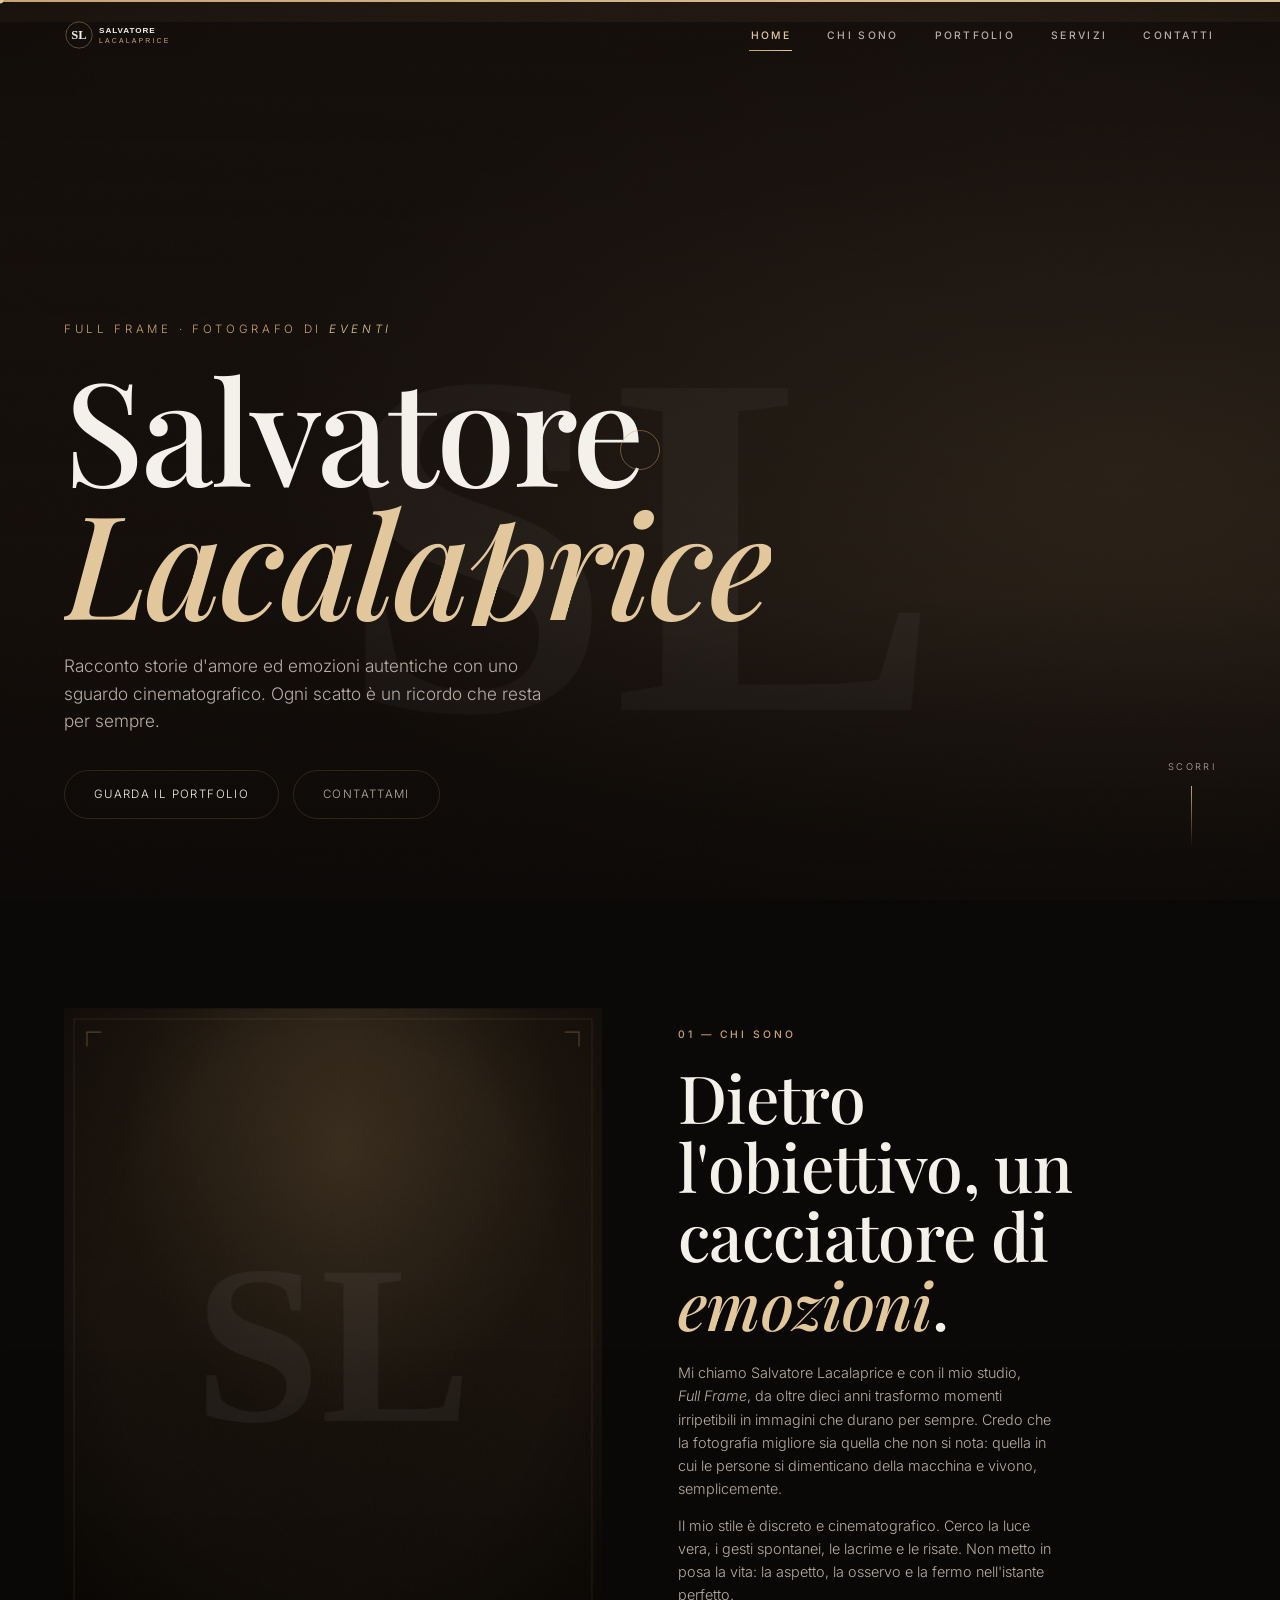
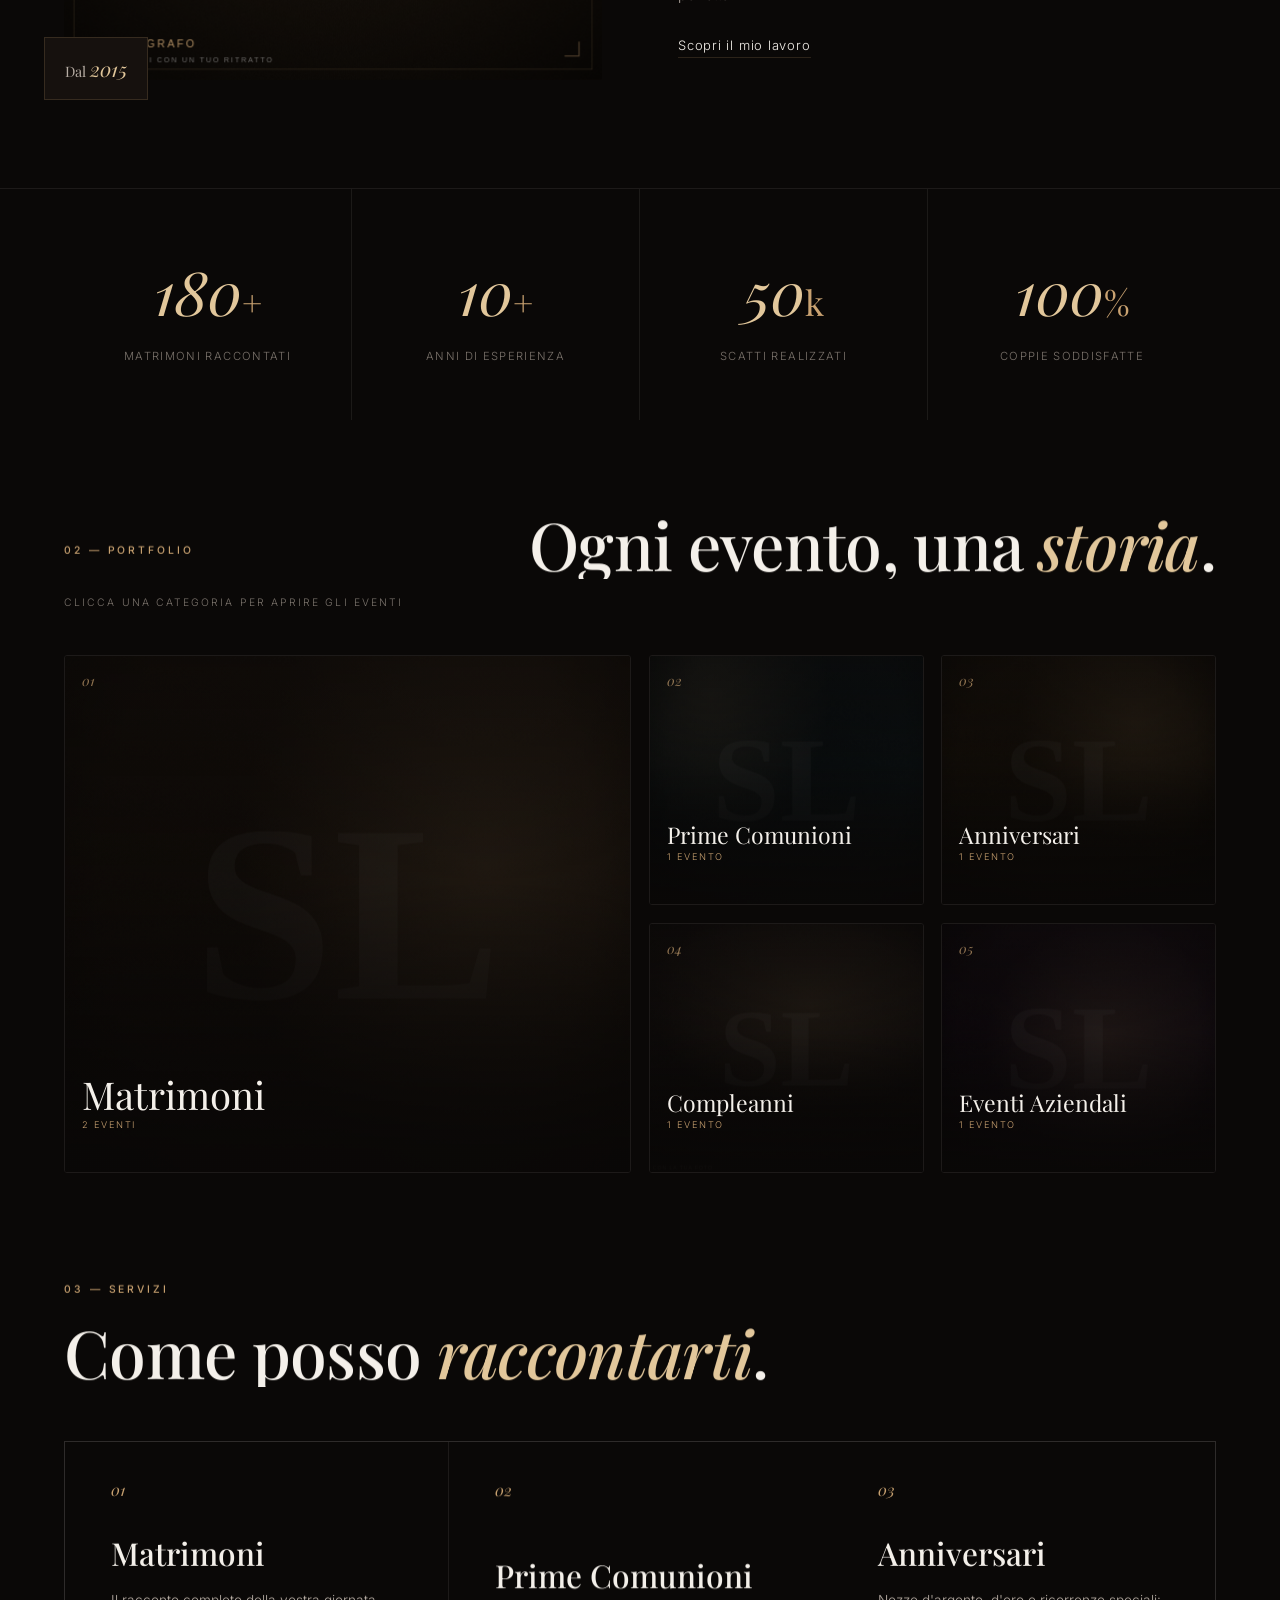
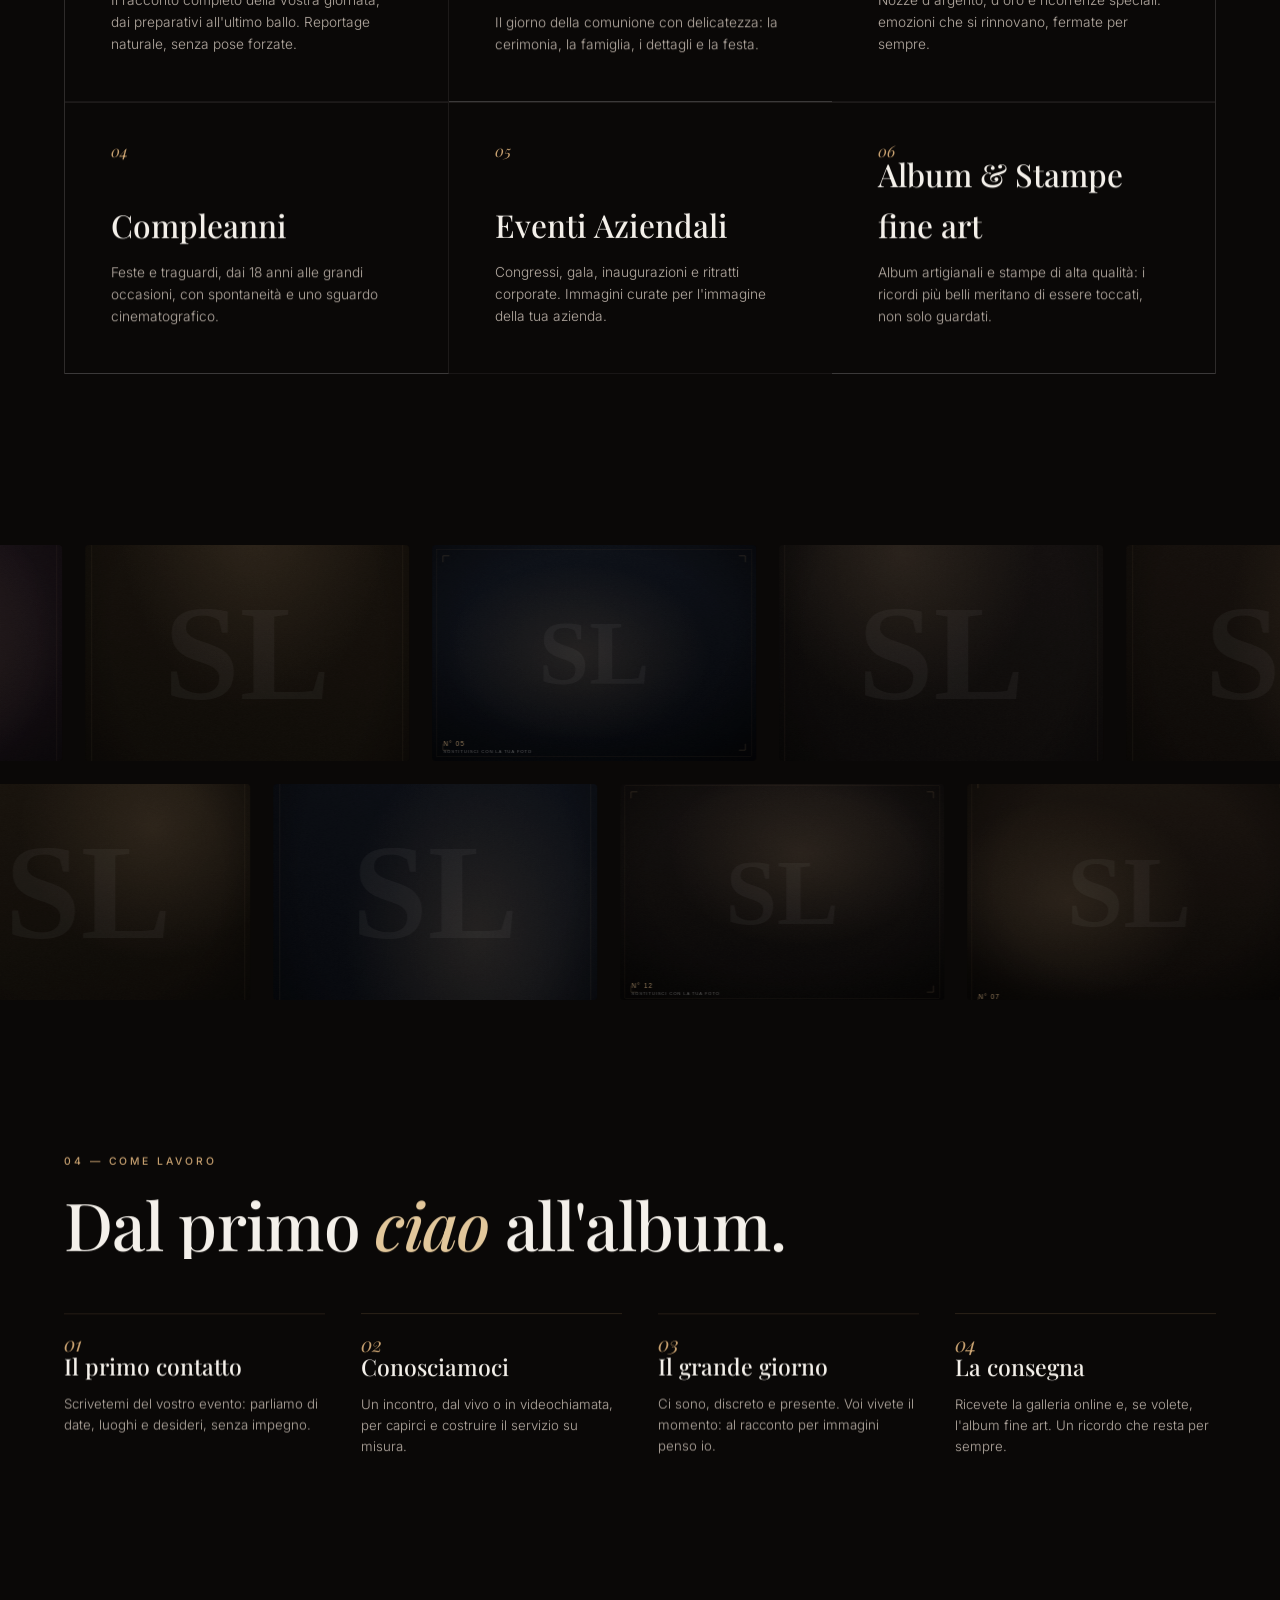
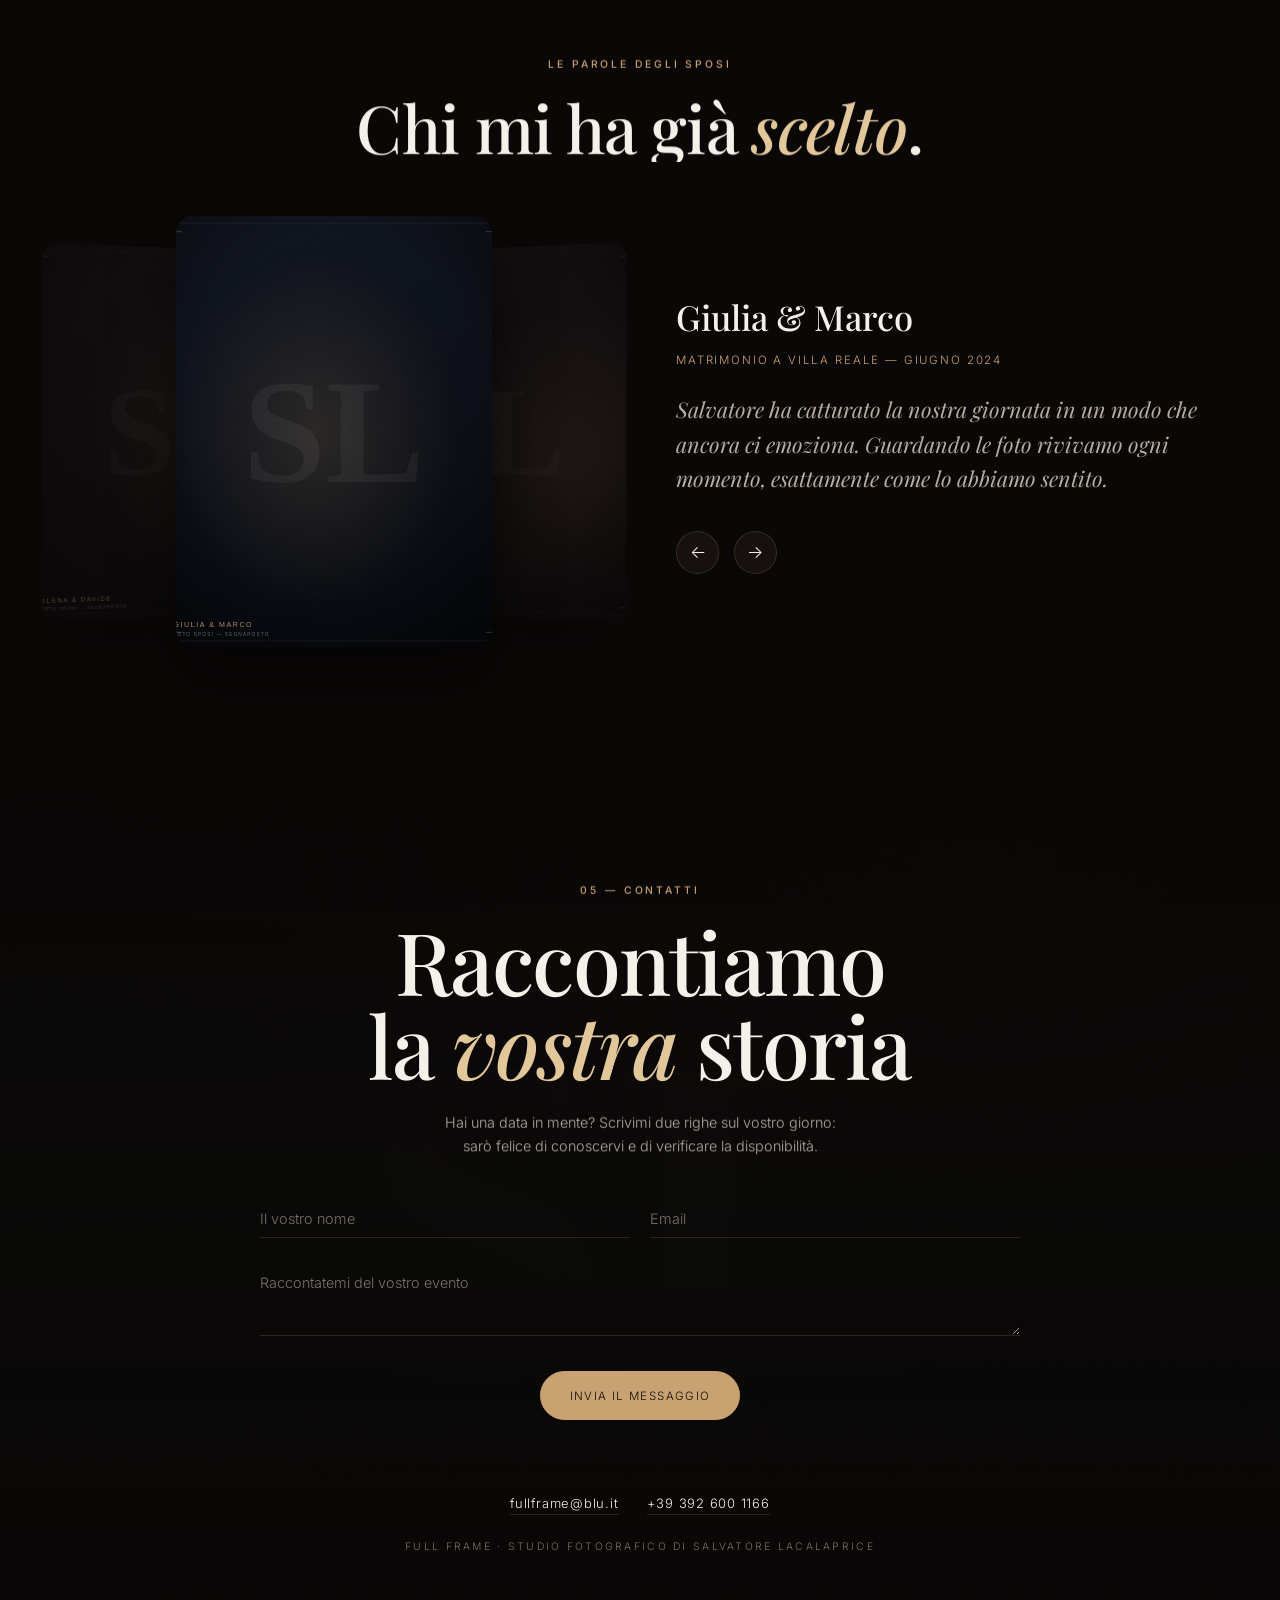
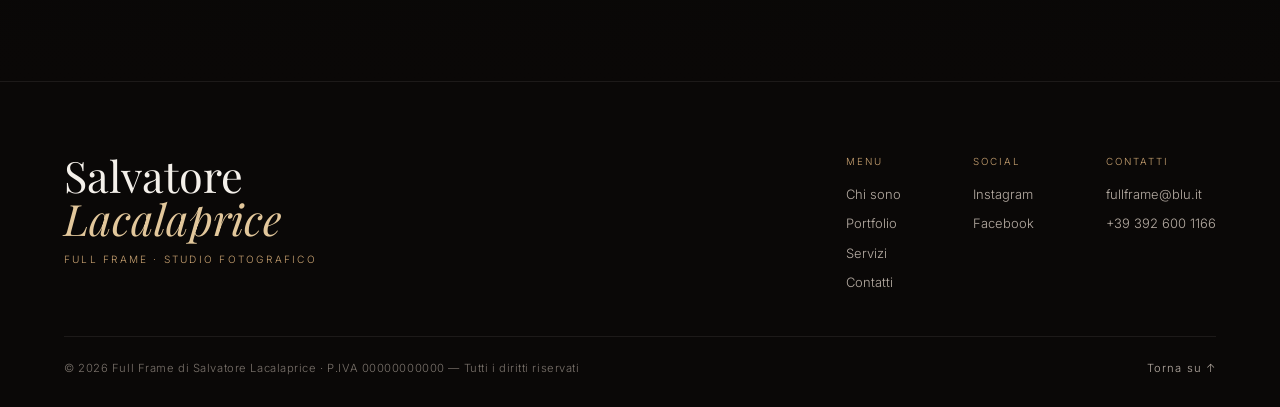
==== commit b19efae4: "Riduce la scala di base al 90% (aspetto più compatto) - Aggiunto font-size: 90% su html: testi, spaz" ====
--- a/public/index.html
+++ b/public/index.html
@@ -26,7 +26,7 @@
   <link rel="preconnect" href="https://fonts.gstatic.com" crossorigin />
   <link href="https://fonts.googleapis.com/css2?family=Inter:wght@300;400;500;600&family=Playfair+Display:ital,wght@0,400;0,500;0,600;0,700;0,800;1,400;1,500&display=swap" rel="stylesheet" />
 
-  <link rel="stylesheet" href="css/style.css?v=12" />
+  <link rel="stylesheet" href="css/style.css?v=13" />
 
   <!-- Dati strutturati: legano lo studio "Full Frame" al fotografo e al dominio -->
   <script type="application/ld+json">
--- a/public/css/style.css
+++ b/public/css/style.css
@@ -25,7 +25,7 @@
 
 *, *::before, *::after { box-sizing: border-box; margin: 0; padding: 0; }
 
-html { -webkit-text-size-adjust: 100%; overscroll-behavior: none; }
+html { -webkit-text-size-adjust: 100%; overscroll-behavior: none; font-size: 90%; }
 body { overscroll-behavior: none; }
 html.lenis, html.lenis body { height: auto; }
 .lenis.lenis-smooth { scroll-behavior: auto !important; }
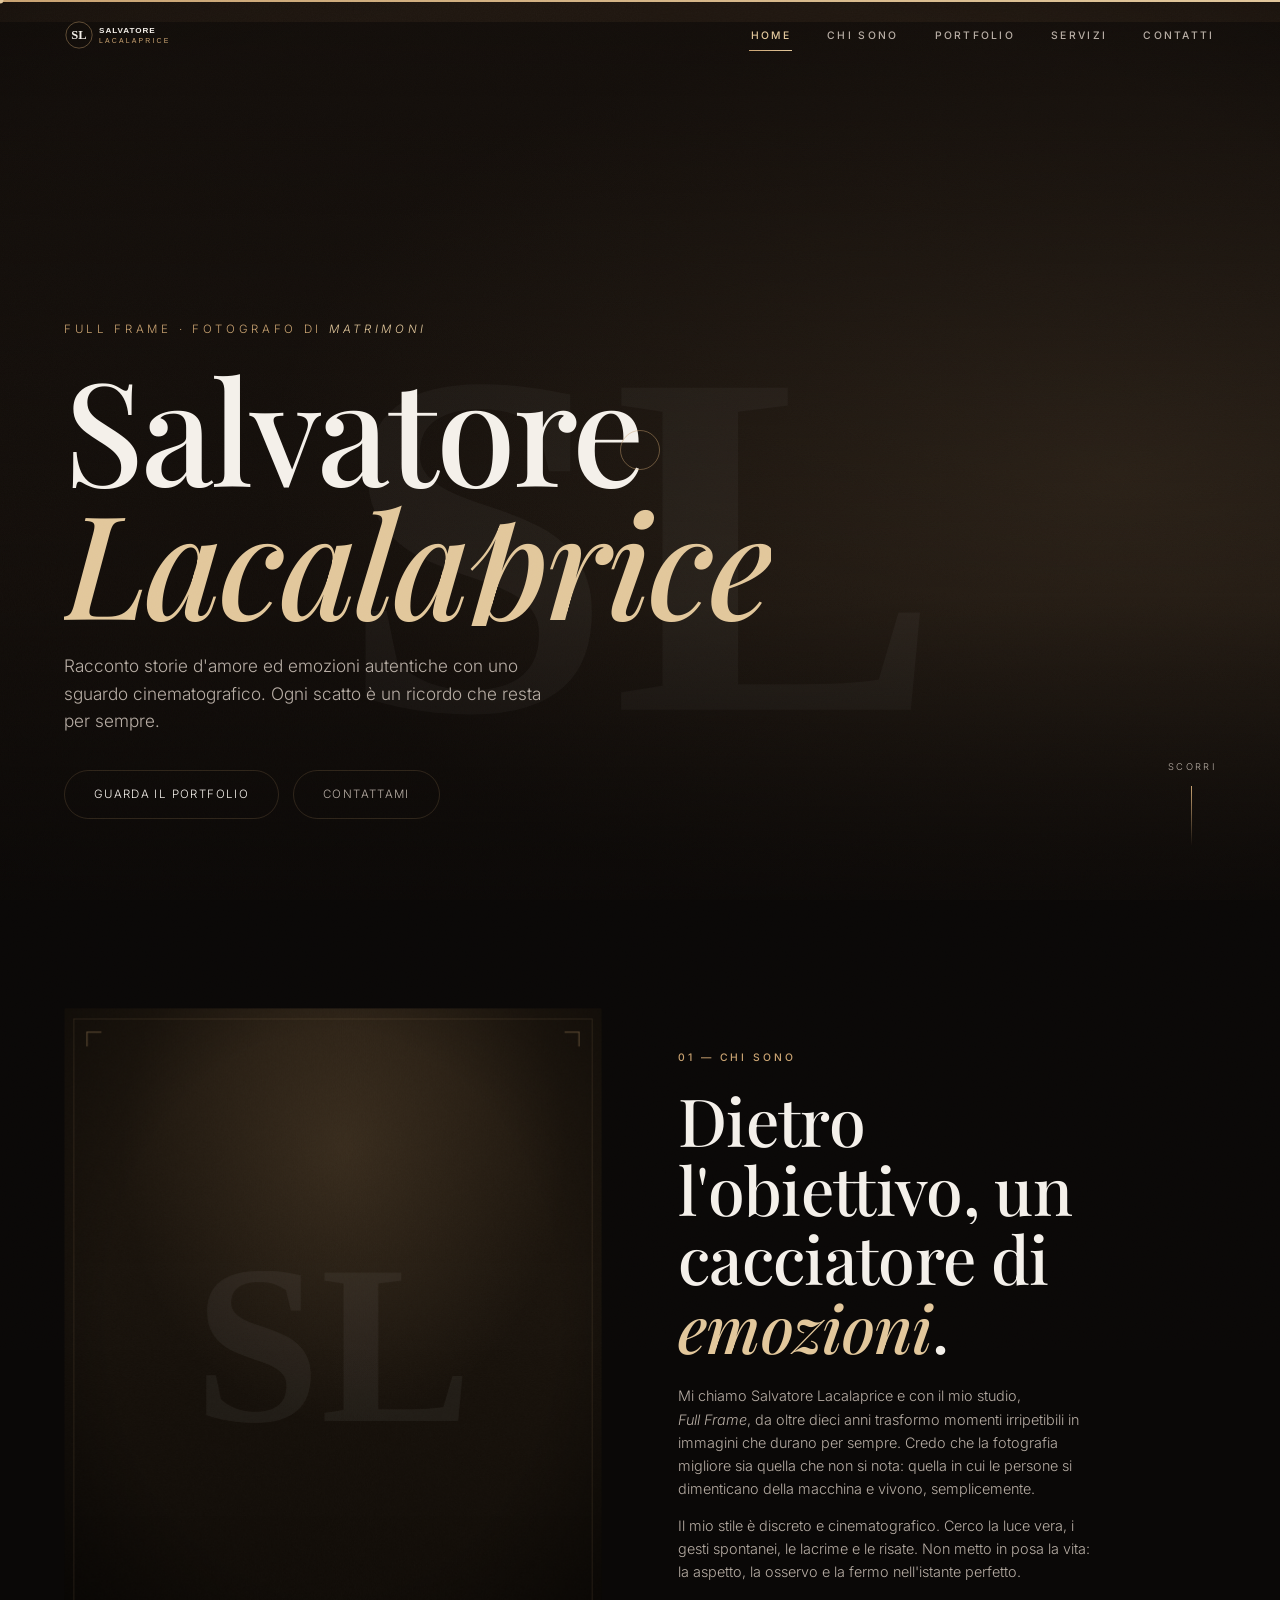
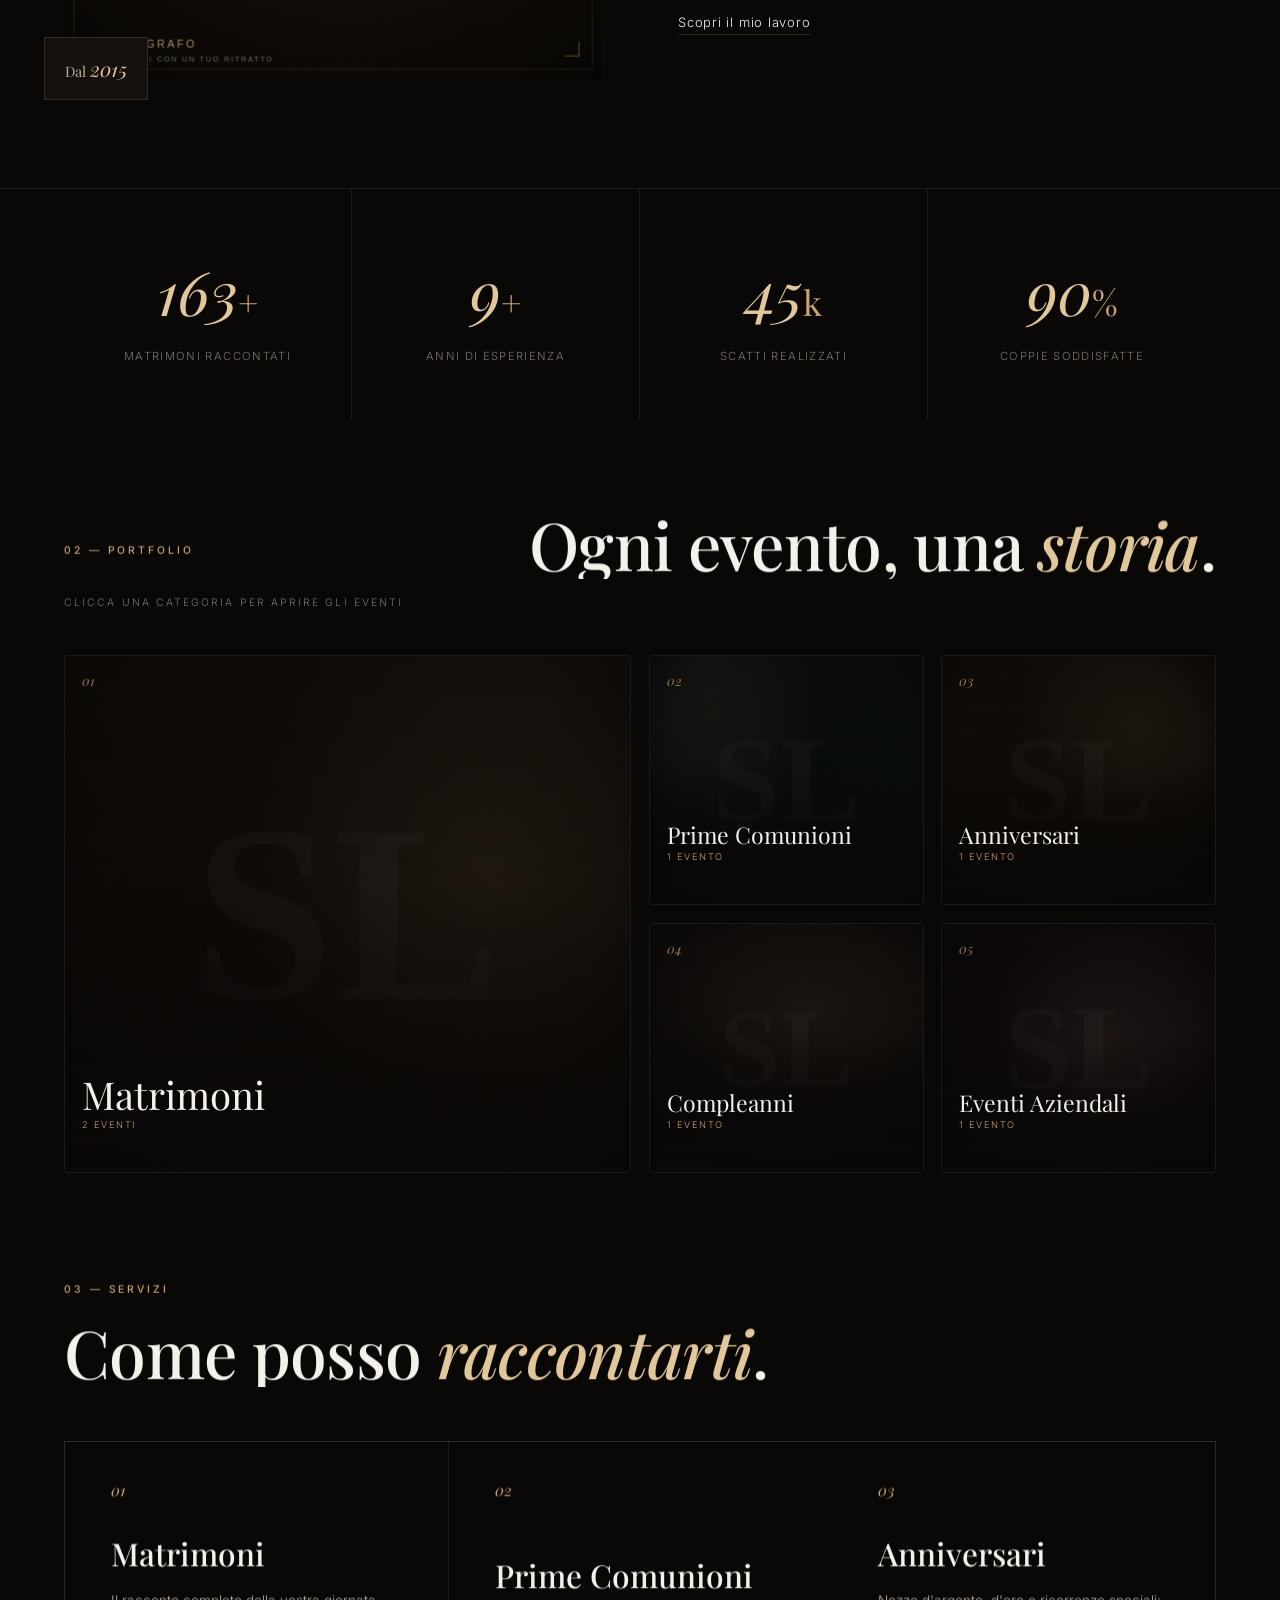
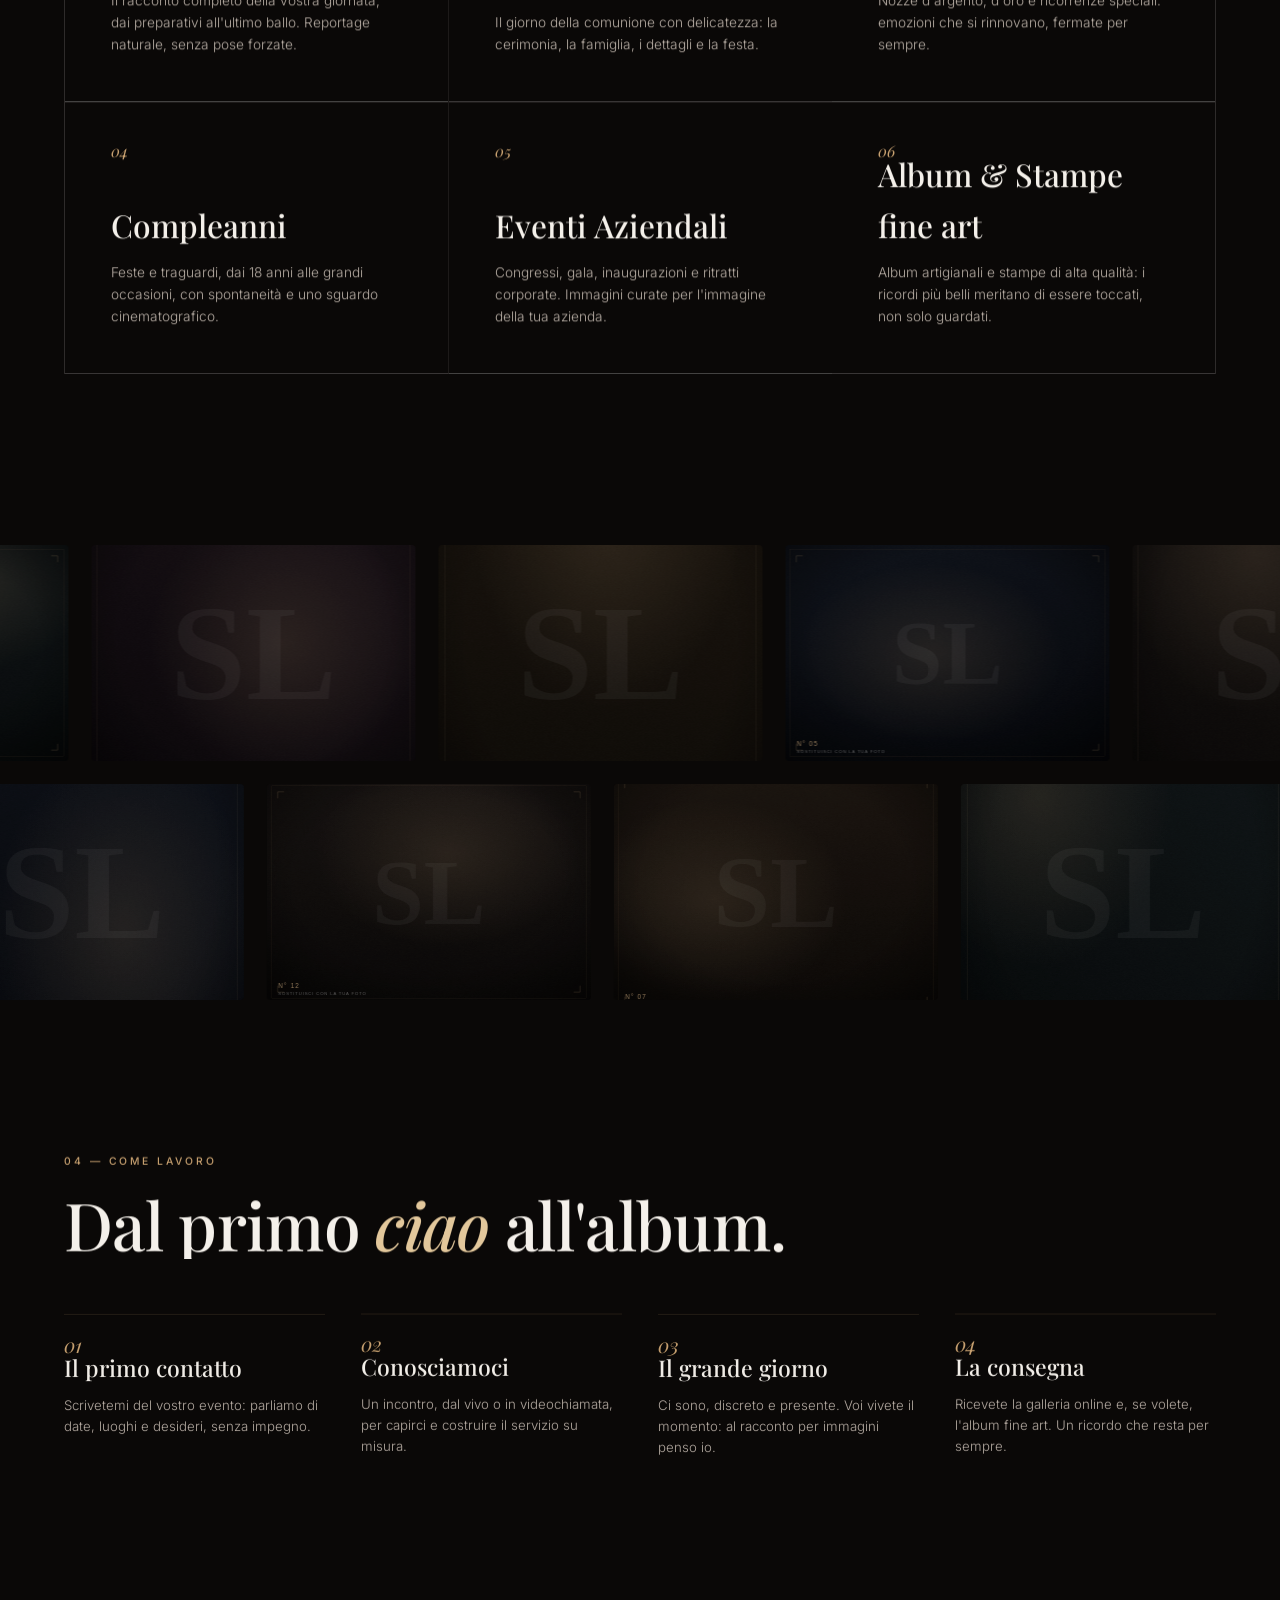
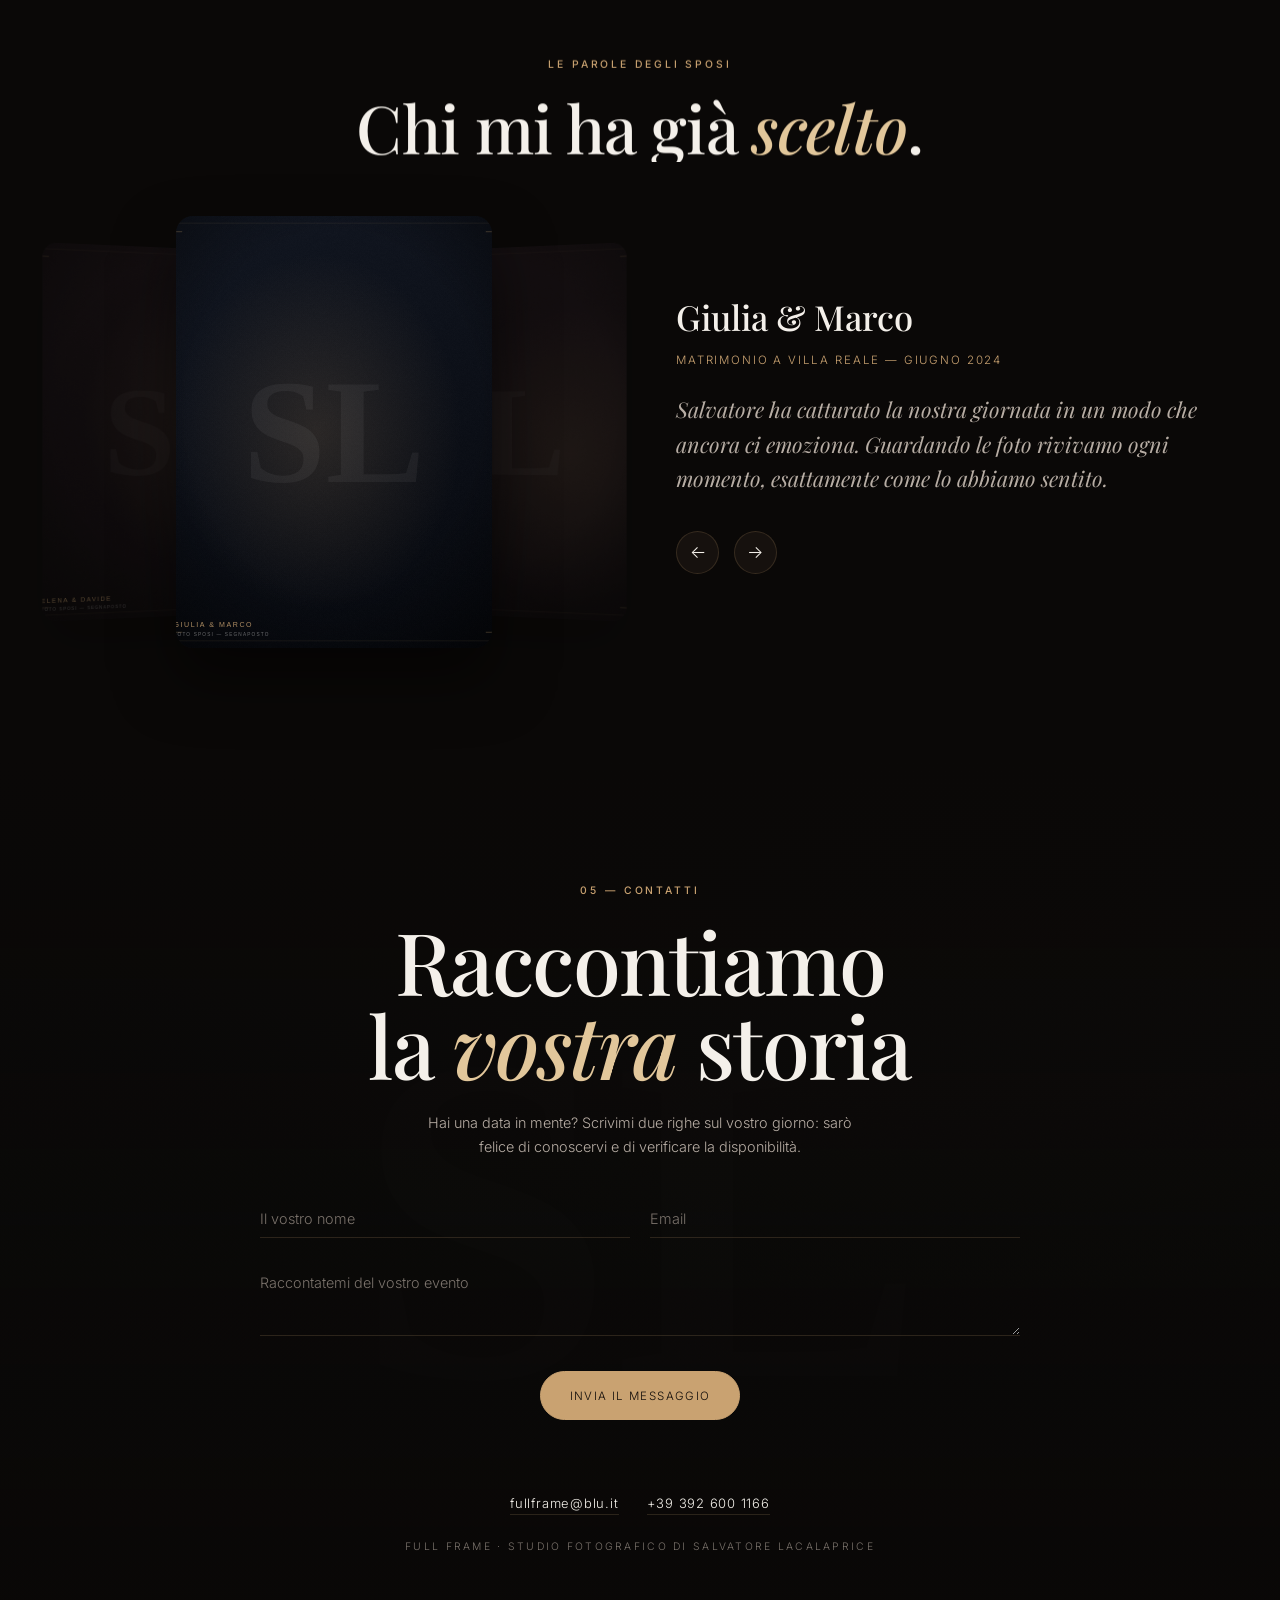
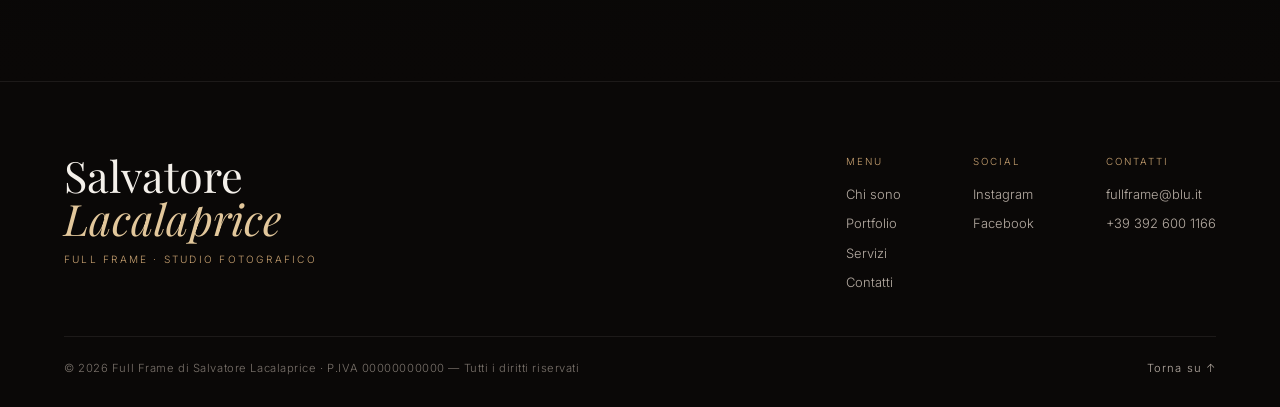
==== commit 81915dc5: "Hero: immagine verticale su mobile (SL non più zoomata/tagliata) - Aggiunta variante verticale del p" ====
--- a/public/index.html
+++ b/public/index.html
@@ -26,7 +26,7 @@
   <link rel="preconnect" href="https://fonts.gstatic.com" crossorigin />
   <link href="https://fonts.googleapis.com/css2?family=Inter:wght@300;400;500;600&family=Playfair+Display:ital,wght@0,400;0,500;0,600;0,700;0,800;1,400;1,500&display=swap" rel="stylesheet" />
 
-  <link rel="stylesheet" href="css/style.css?v=13" />
+  <link rel="stylesheet" href="css/style.css?v=14" />
 
   <!-- Dati strutturati: legano lo studio "Full Frame" al fotografo e al dominio -->
   <script type="application/ld+json">
@@ -91,7 +91,10 @@
     <!-- ===== HERO ===== -->
     <section class="hero" id="hero">
       <div class="hero__media" data-parallax="0.18">
-        <img src="images/hero.svg" alt="" class="hero__img" />
+        <picture>
+          <source media="(max-width: 768px)" srcset="images/hero-mobile.svg" />
+          <img src="images/hero.svg" alt="" class="hero__img" />
+        </picture>
         <div class="hero__scrim"></div>
       </div>
       <div class="hero__content">
--- a/public/css/style.css
+++ b/public/css/style.css
@@ -170,6 +170,7 @@
 /* ---------- HERO ---------- */
 .hero { position: relative; height: 100svh; min-height: 620px; overflow: hidden; display: flex; align-items: flex-end; }
 .hero__media { position: absolute; inset: -8% 0; z-index: -1; }
+.hero__media picture { display: contents; }
 .hero__img { width: 100%; height: 100%; object-fit: cover; transform: scale(1.12); }
 .hero__scrim {
   position: absolute; inset: 0;
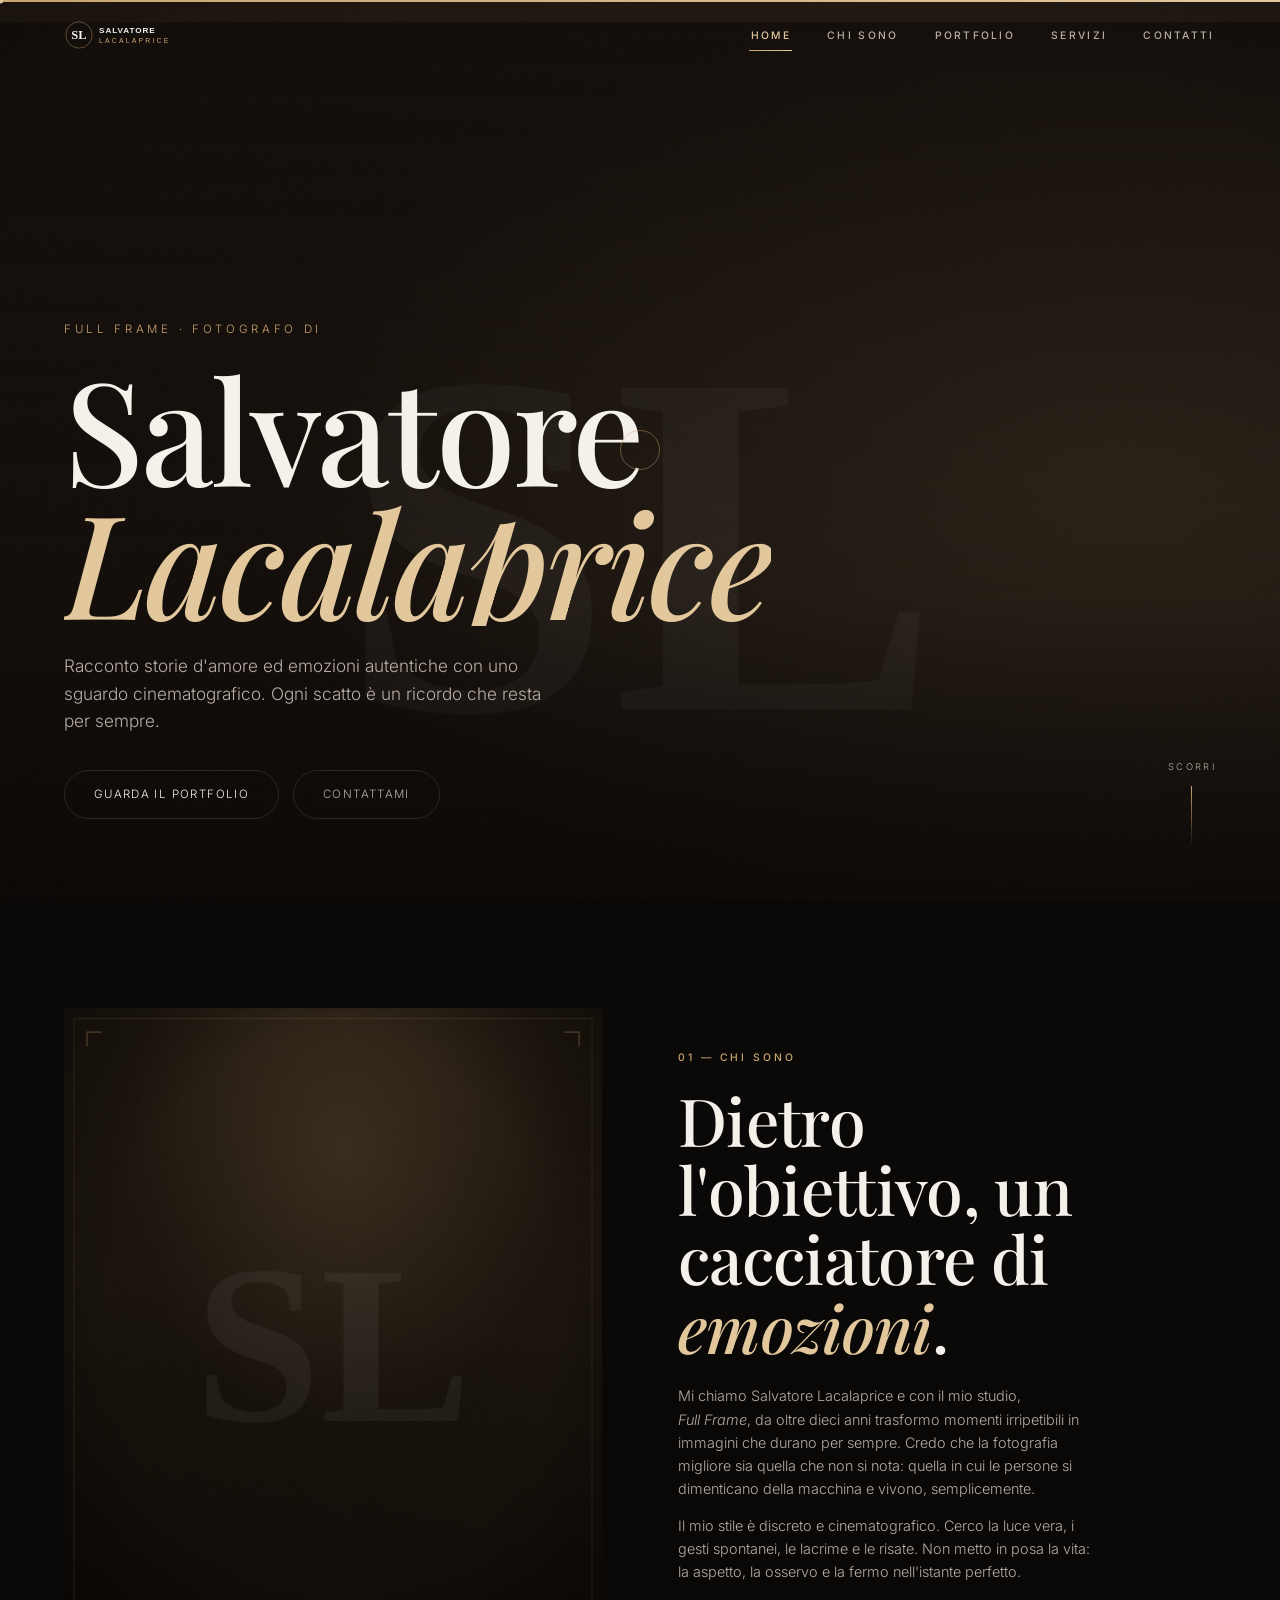
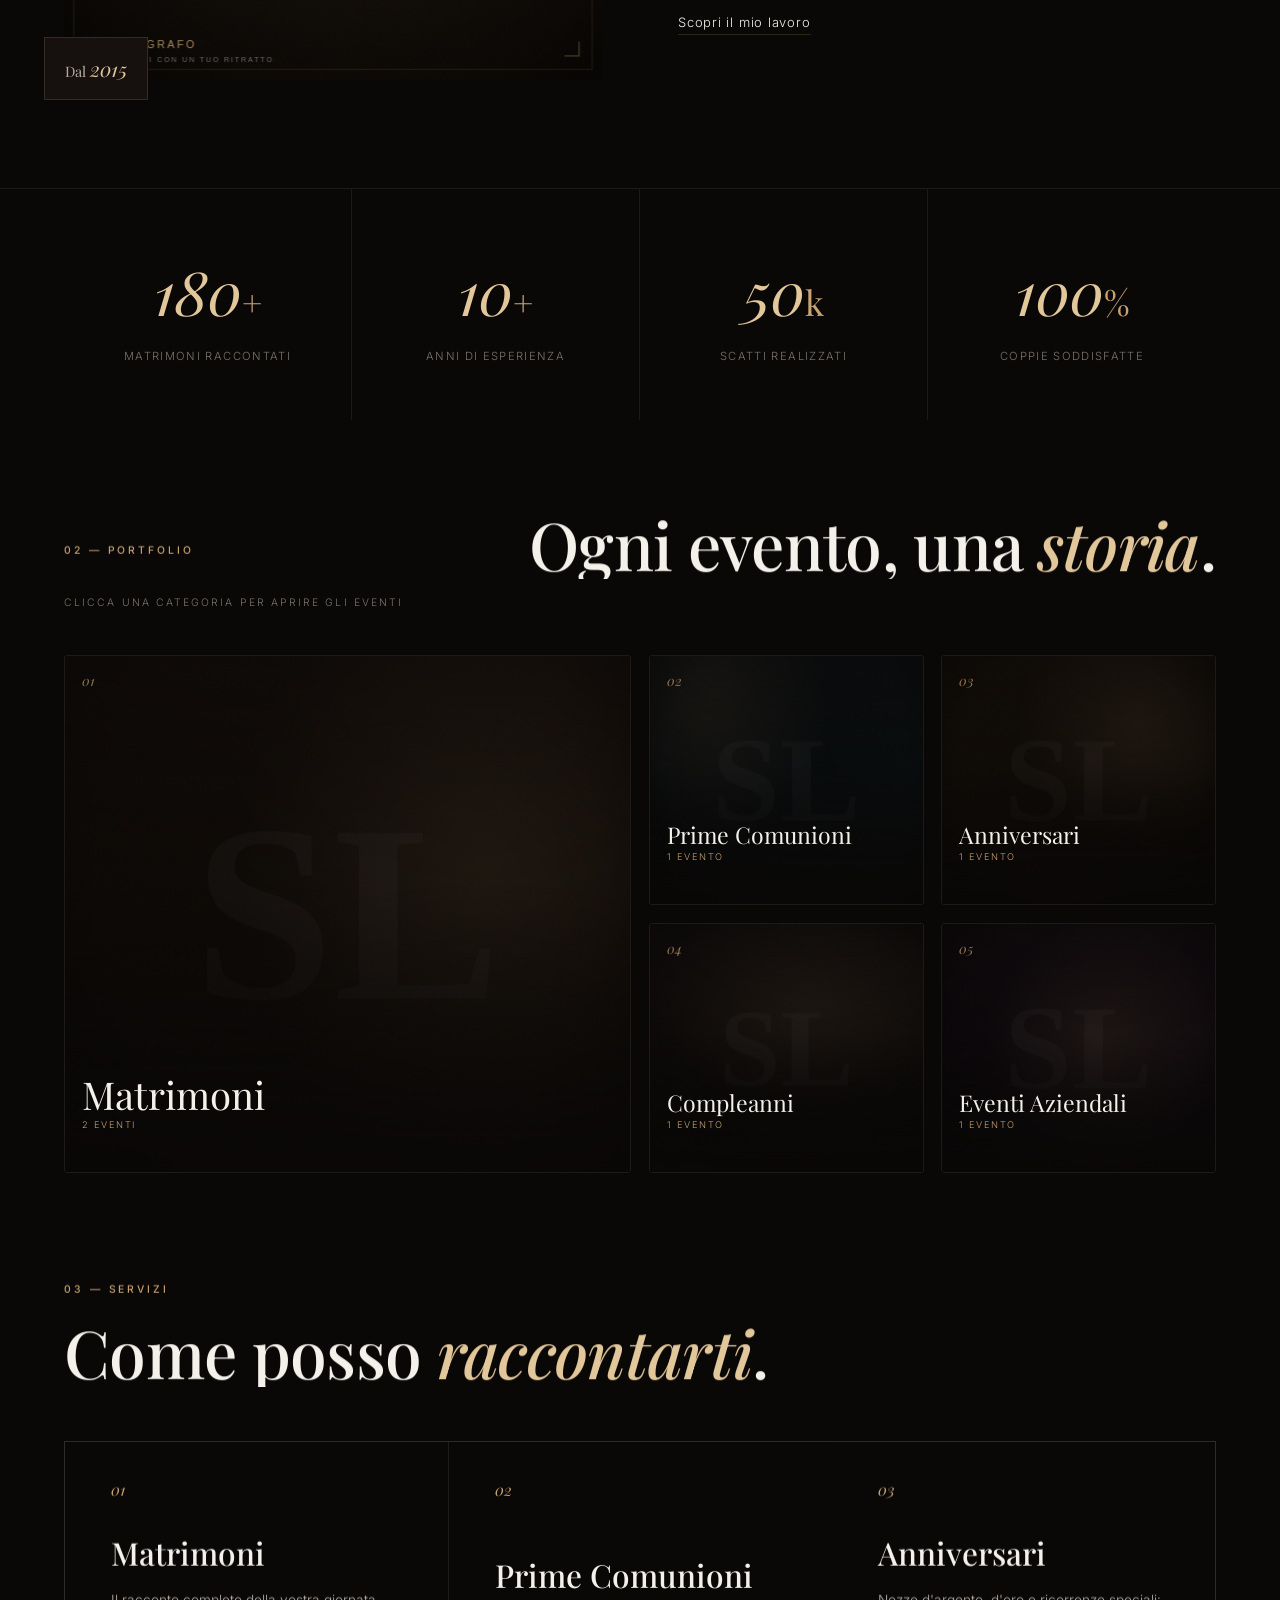
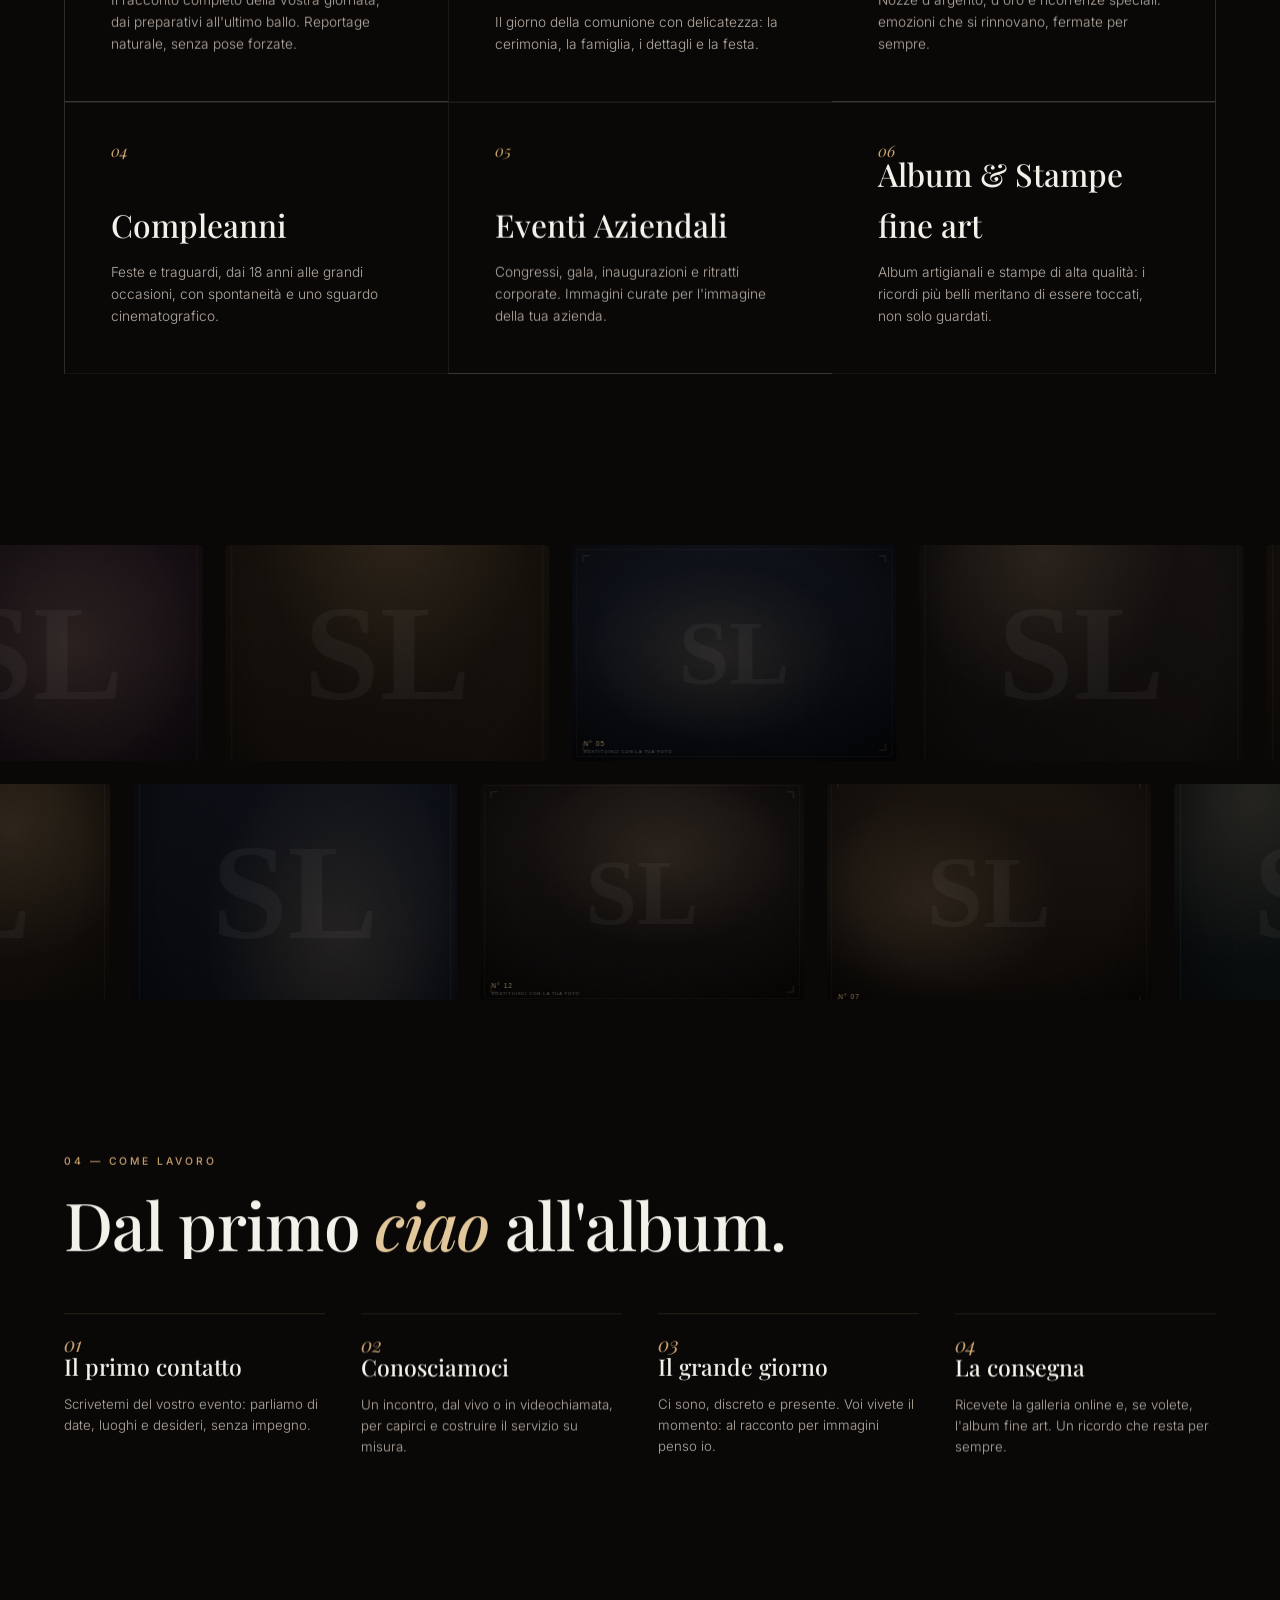
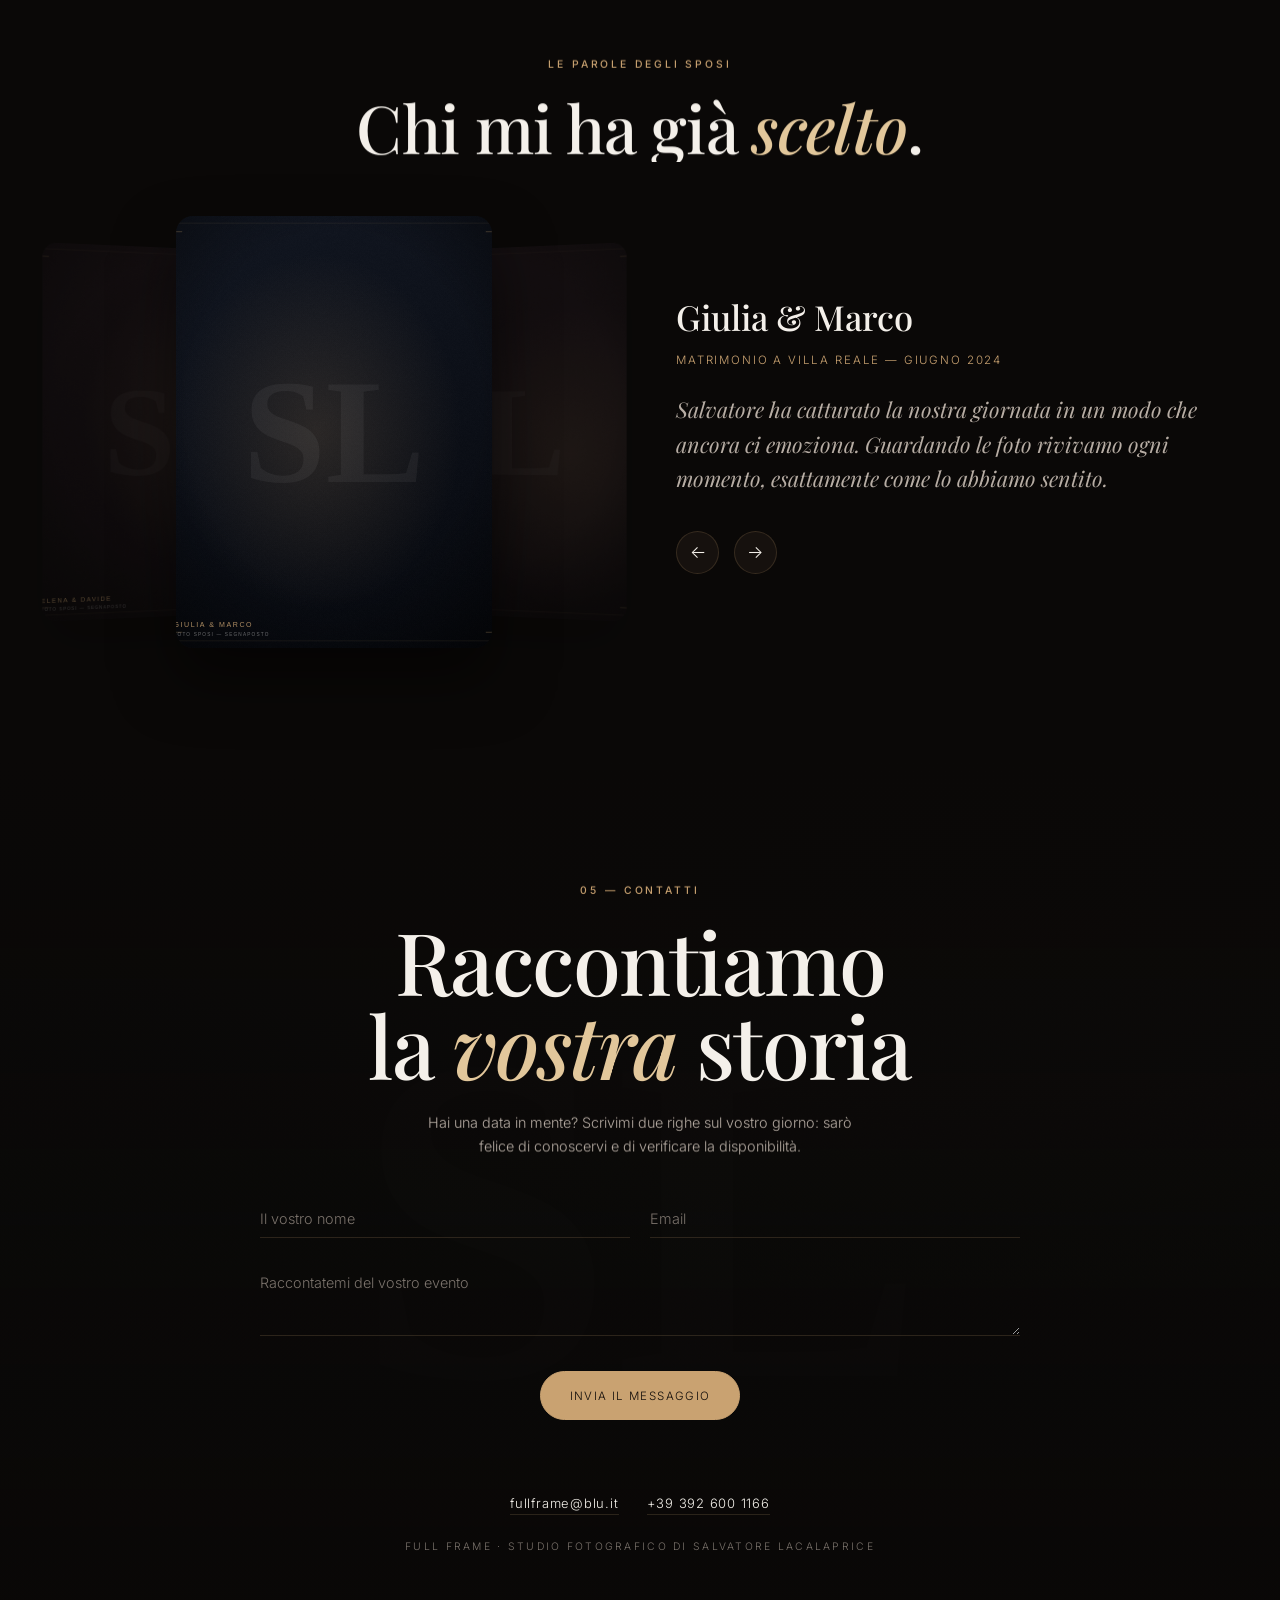
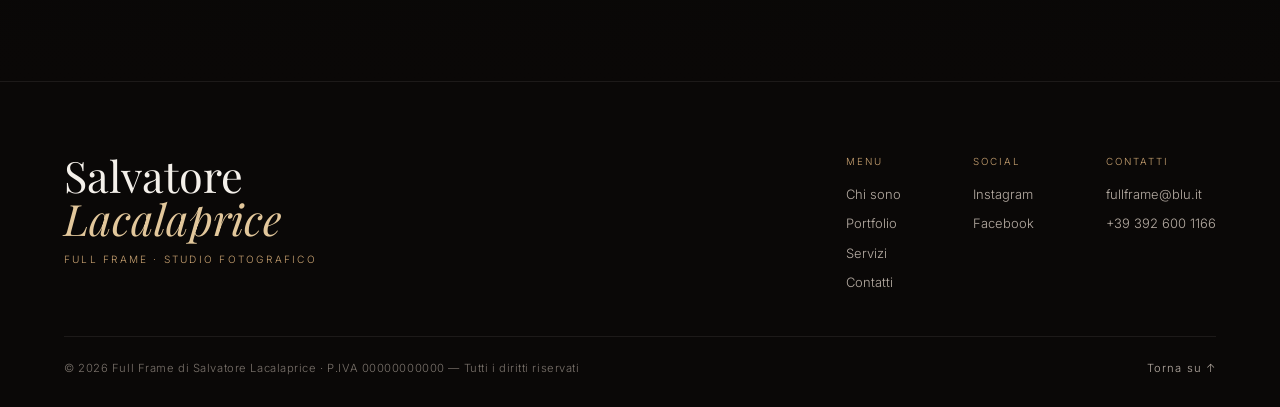
==== commit 804628ce: "Mobile: statistiche in griglia 2×2 compatta (non più impilate a tutta pagina) - Su schermi <=560px l" ====
--- a/public/index.html
+++ b/public/index.html
@@ -26,7 +26,7 @@
   <link rel="preconnect" href="https://fonts.gstatic.com" crossorigin />
   <link href="https://fonts.googleapis.com/css2?family=Inter:wght@300;400;500;600&family=Playfair+Display:ital,wght@0,400;0,500;0,600;0,700;0,800;1,400;1,500&display=swap" rel="stylesheet" />
 
-  <link rel="stylesheet" href="css/style.css?v=14" />
+  <link rel="stylesheet" href="css/style.css?v=15" />
 
   <!-- Dati strutturati: legano lo studio "Full Frame" al fotografo e al dominio -->
   <script type="application/ld+json">
--- a/public/css/style.css
+++ b/public/css/style.css
@@ -548,9 +548,11 @@
   .testi__images { overflow: hidden; }
 }
 @media (max-width: 560px) {
-  .stats { grid-template-columns: 1fr; }
+  /* Statistiche: restano in griglia 2×2 (non impilate) e più compatte */
+  .stat { padding: clamp(1.4rem, 5vw, 2.2rem) 0.7rem; }
+  .stat__num { font-size: clamp(2rem, 8vw, 2.8rem); }
+  .stat p { margin-top: 0.4rem; font-size: 0.64rem; letter-spacing: 0.1em; }
   .services__grid { grid-template-columns: 1fr; }
-  .stat { border-right: none; border-bottom: 1px solid var(--line-soft); }
   .hero__scroll { display: none; }
   .footer__bottom { flex-direction: column; align-items: flex-start; }
 }
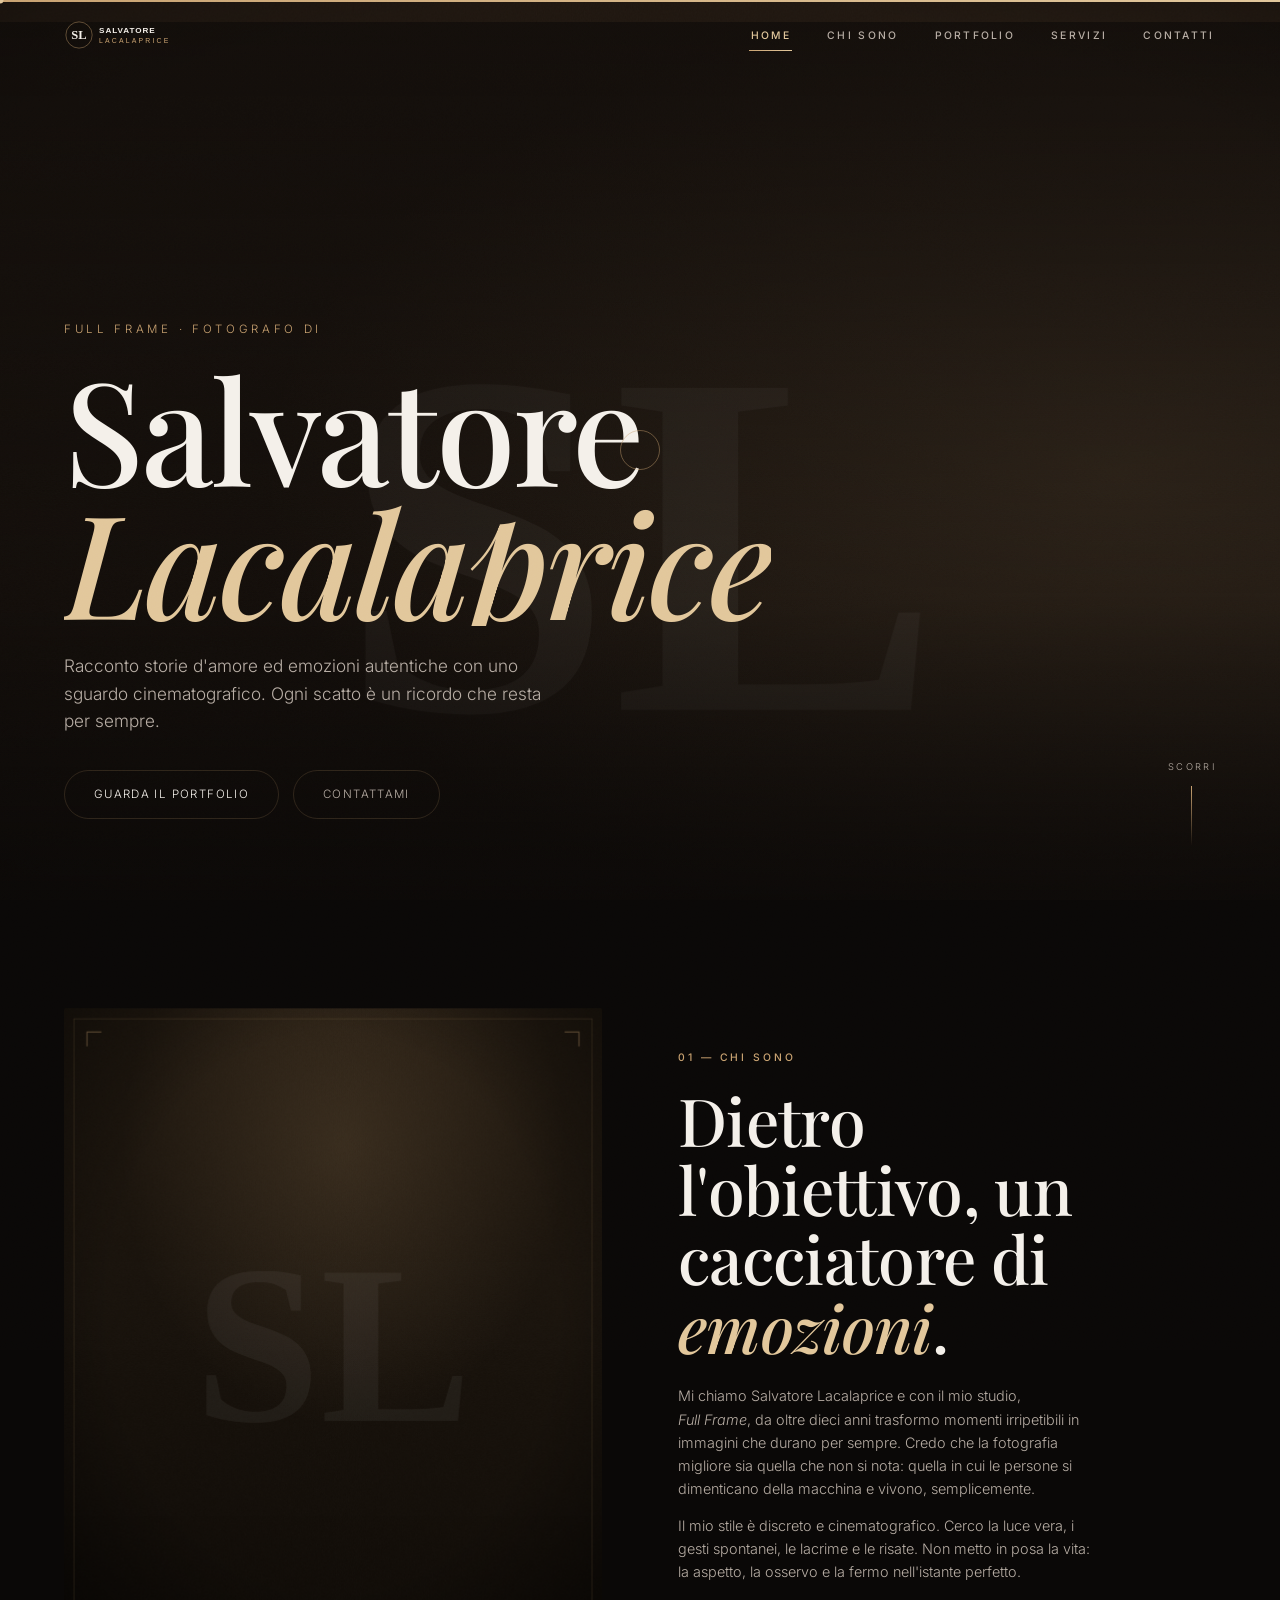
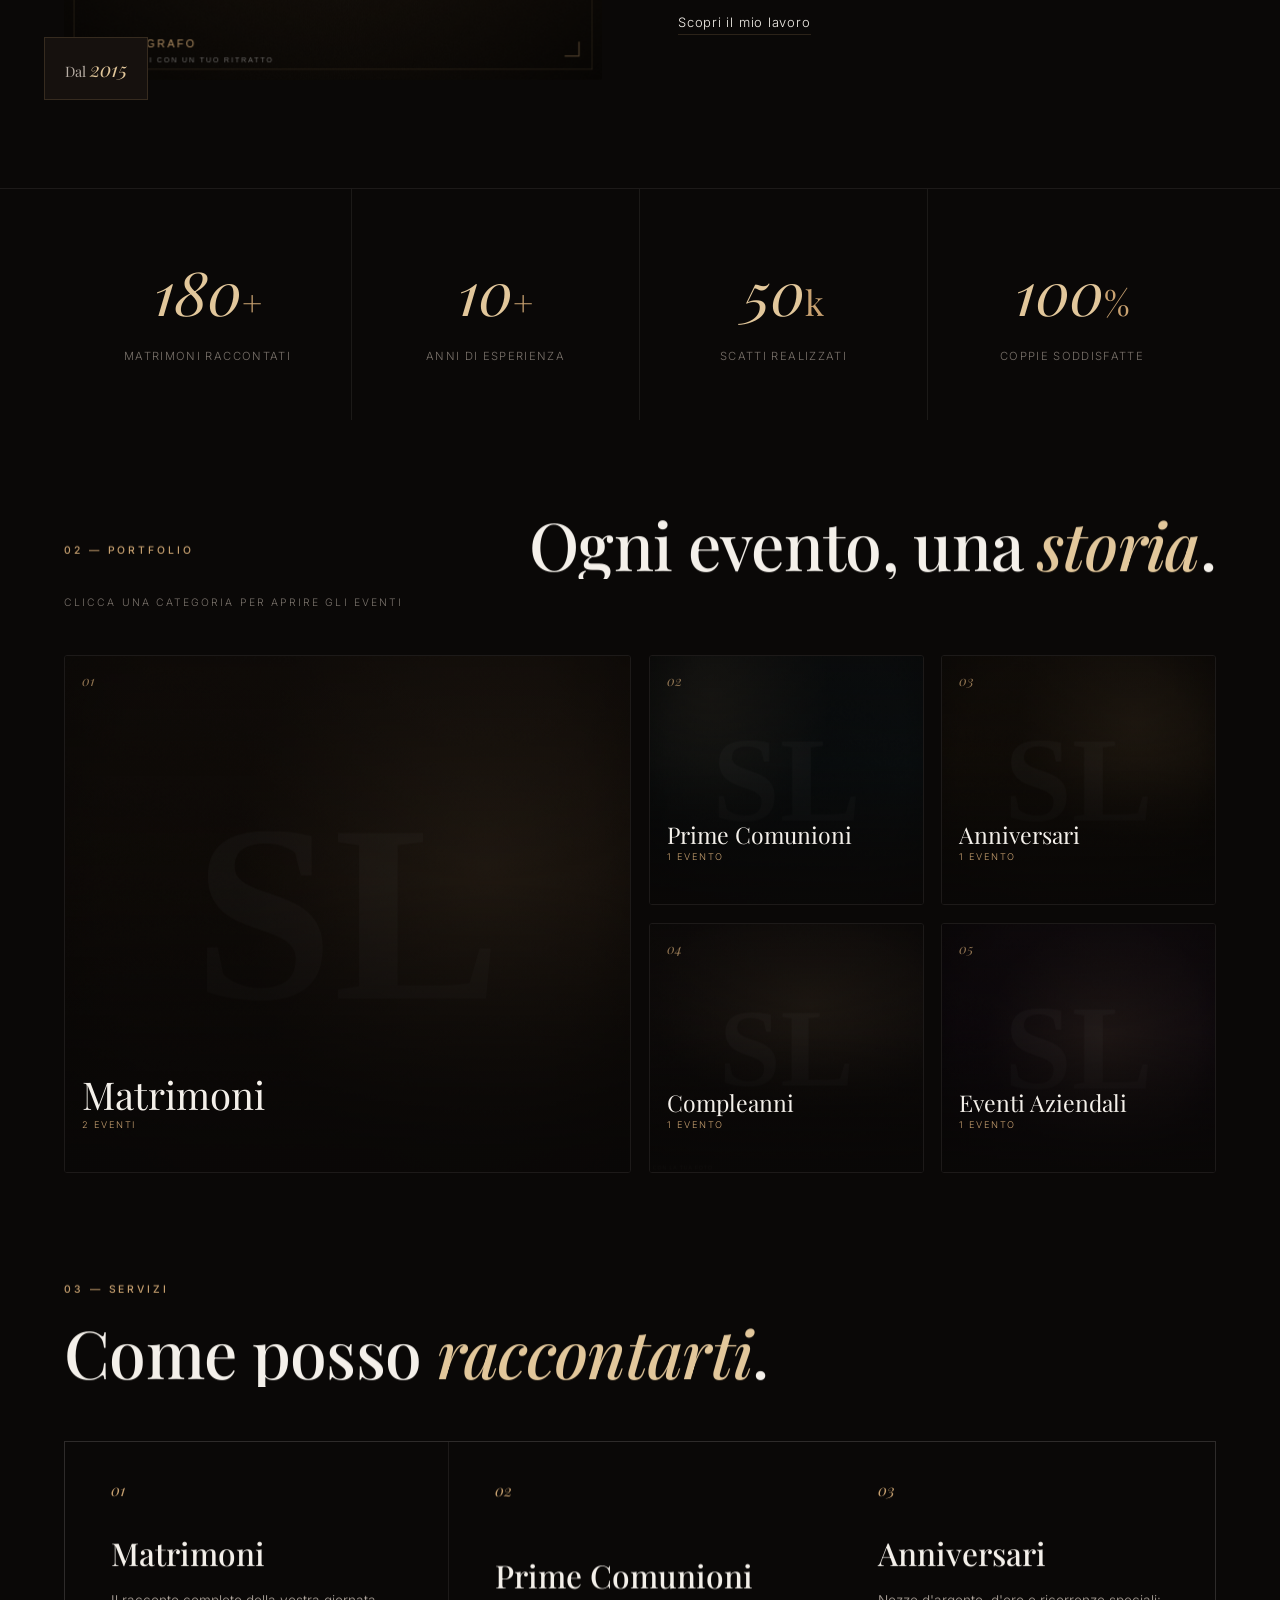
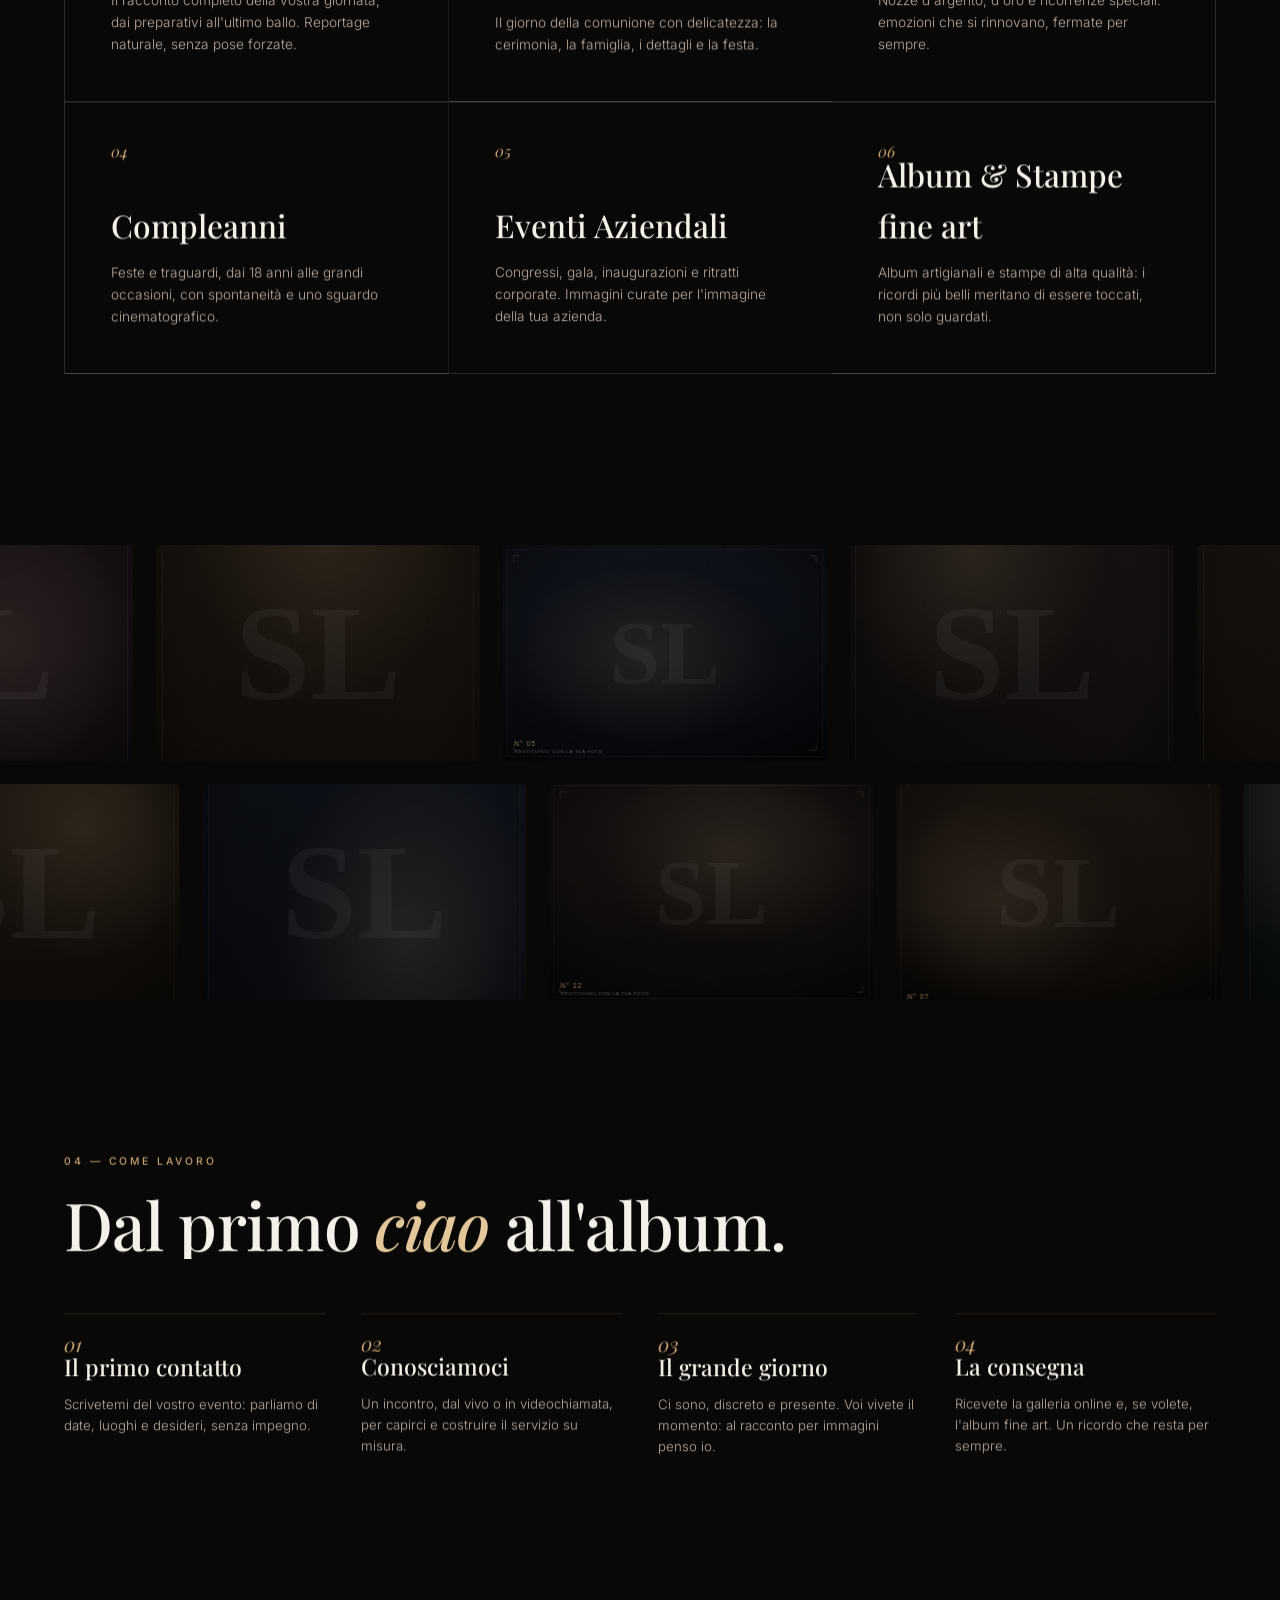
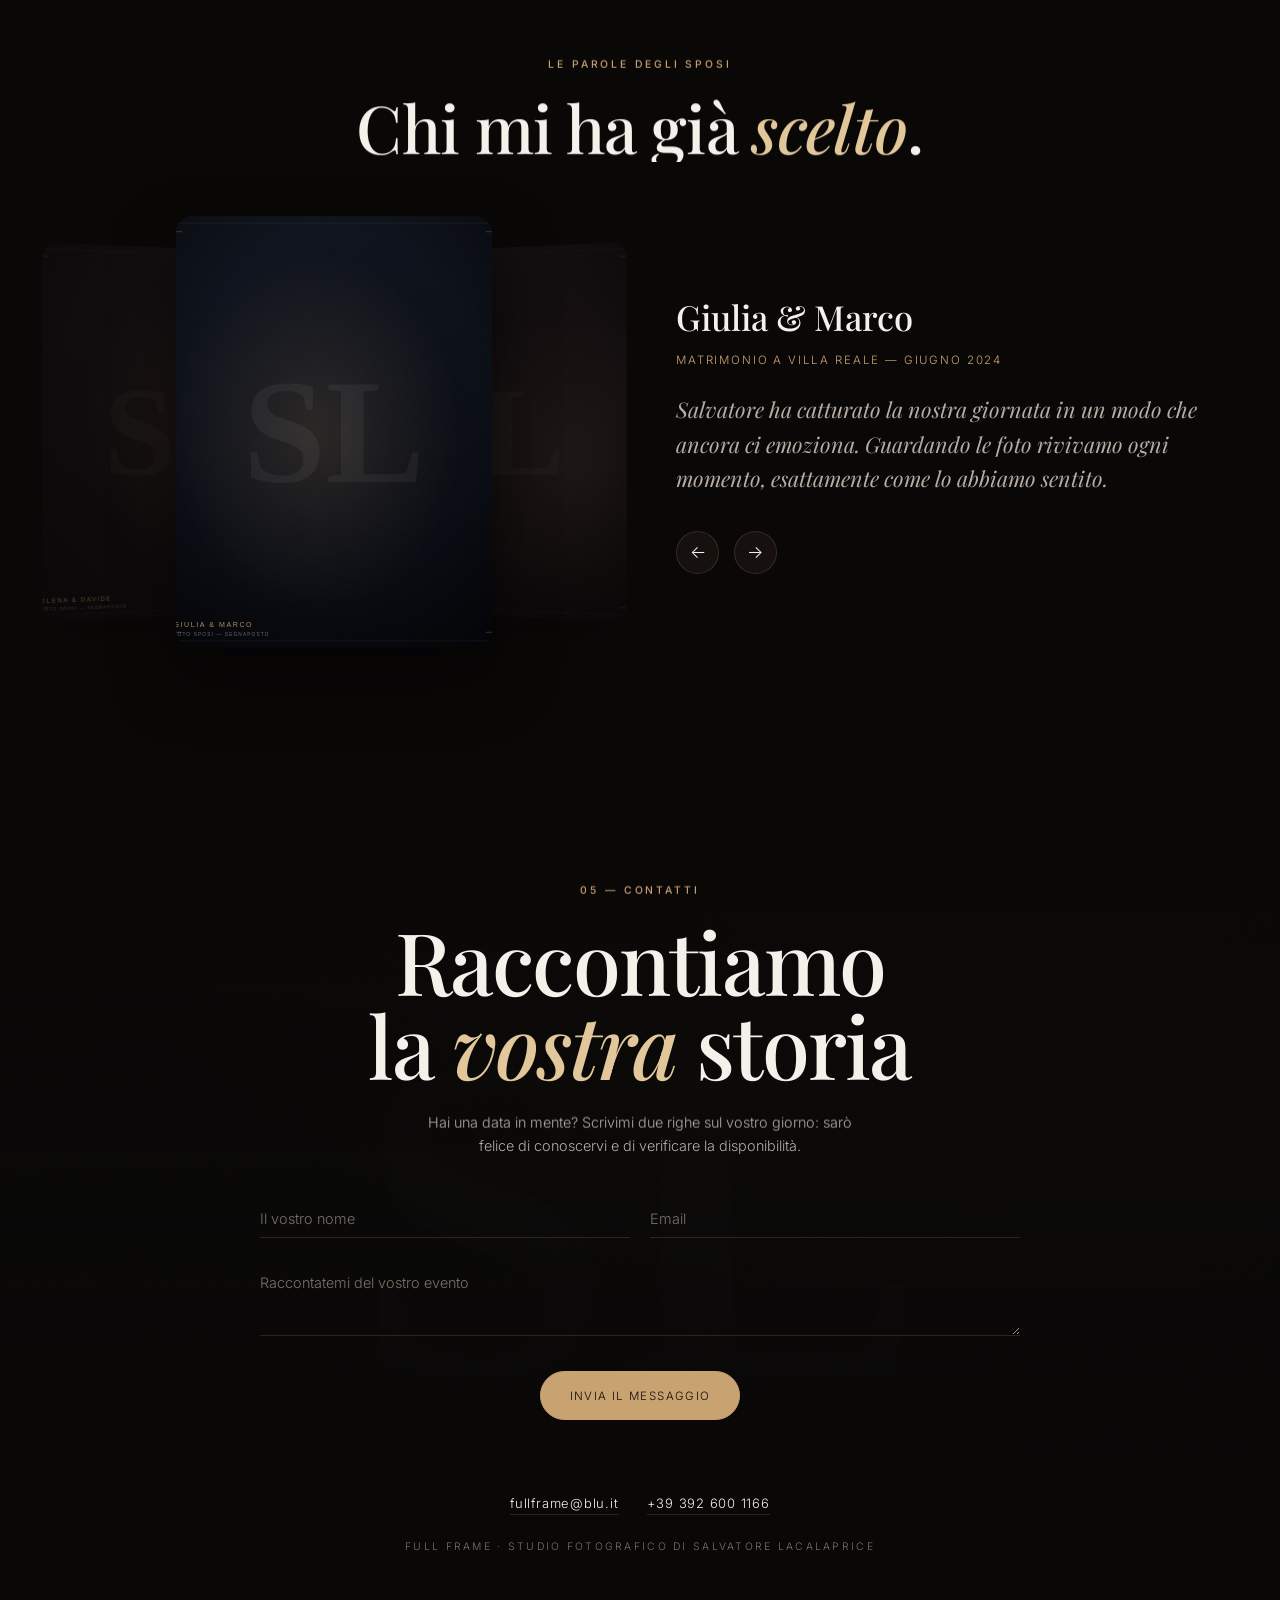
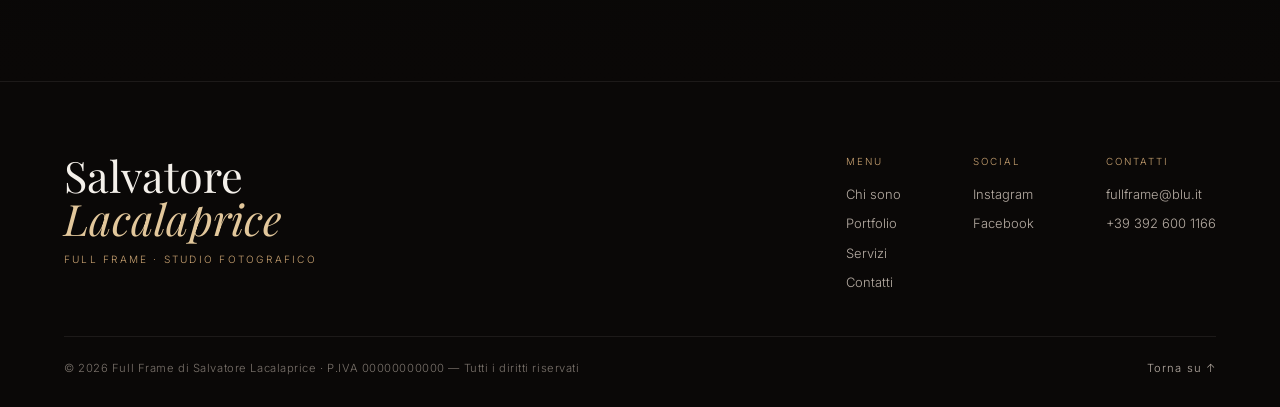
==== commit a00a617b: "Fix bug scroll galleria: sfondo che scorre dietro + scroll morto dopo la chiusura Due problemi nell'" ====
--- a/public/index.html
+++ b/public/index.html
@@ -26,7 +26,7 @@
   <link rel="preconnect" href="https://fonts.gstatic.com" crossorigin />
   <link href="https://fonts.googleapis.com/css2?family=Inter:wght@300;400;500;600&family=Playfair+Display:ital,wght@0,400;0,500;0,600;0,700;0,800;1,400;1,500&display=swap" rel="stylesheet" />
 
-  <link rel="stylesheet" href="css/style.css?v=15" />
+  <link rel="stylesheet" href="css/style.css?v=16" />
 
   <!-- Dati strutturati: legano lo studio "Full Frame" al fotografo e al dominio -->
   <script type="application/ld+json">
@@ -358,6 +358,6 @@
   <script defer src="js/lib/lenis.min.js"></script>
   <script defer src="js/lib/split-type.min.js"></script>
   <script defer src="js/gallery-data.js?v=3"></script>
-  <script defer src="js/main.js?v=10"></script>
+  <script defer src="js/main.js?v=16"></script>
 </body>
 </html>
--- a/public/css/style.css
+++ b/public/css/style.css
@@ -381,7 +381,7 @@
   transition: color .3s, border-color .3s, background .3s; white-space: nowrap;
 }
 .archive__back:hover, .archive__close:hover { color: #120d0a; background: var(--gold); border-color: var(--gold); }
-.archive__body { flex: 1; overflow-y: auto; -webkit-overflow-scrolling: touch; padding: clamp(1.5rem, 4vw, 3rem) var(--pad); }
+.archive__body { flex: 1; overflow-y: auto; overscroll-behavior: contain; -webkit-overflow-scrolling: touch; padding: clamp(1.5rem, 4vw, 3rem) var(--pad); }
 .archive__empty { color: var(--ink-soft); text-align: center; padding: 3rem 0; }
 
 /* lista eventi */
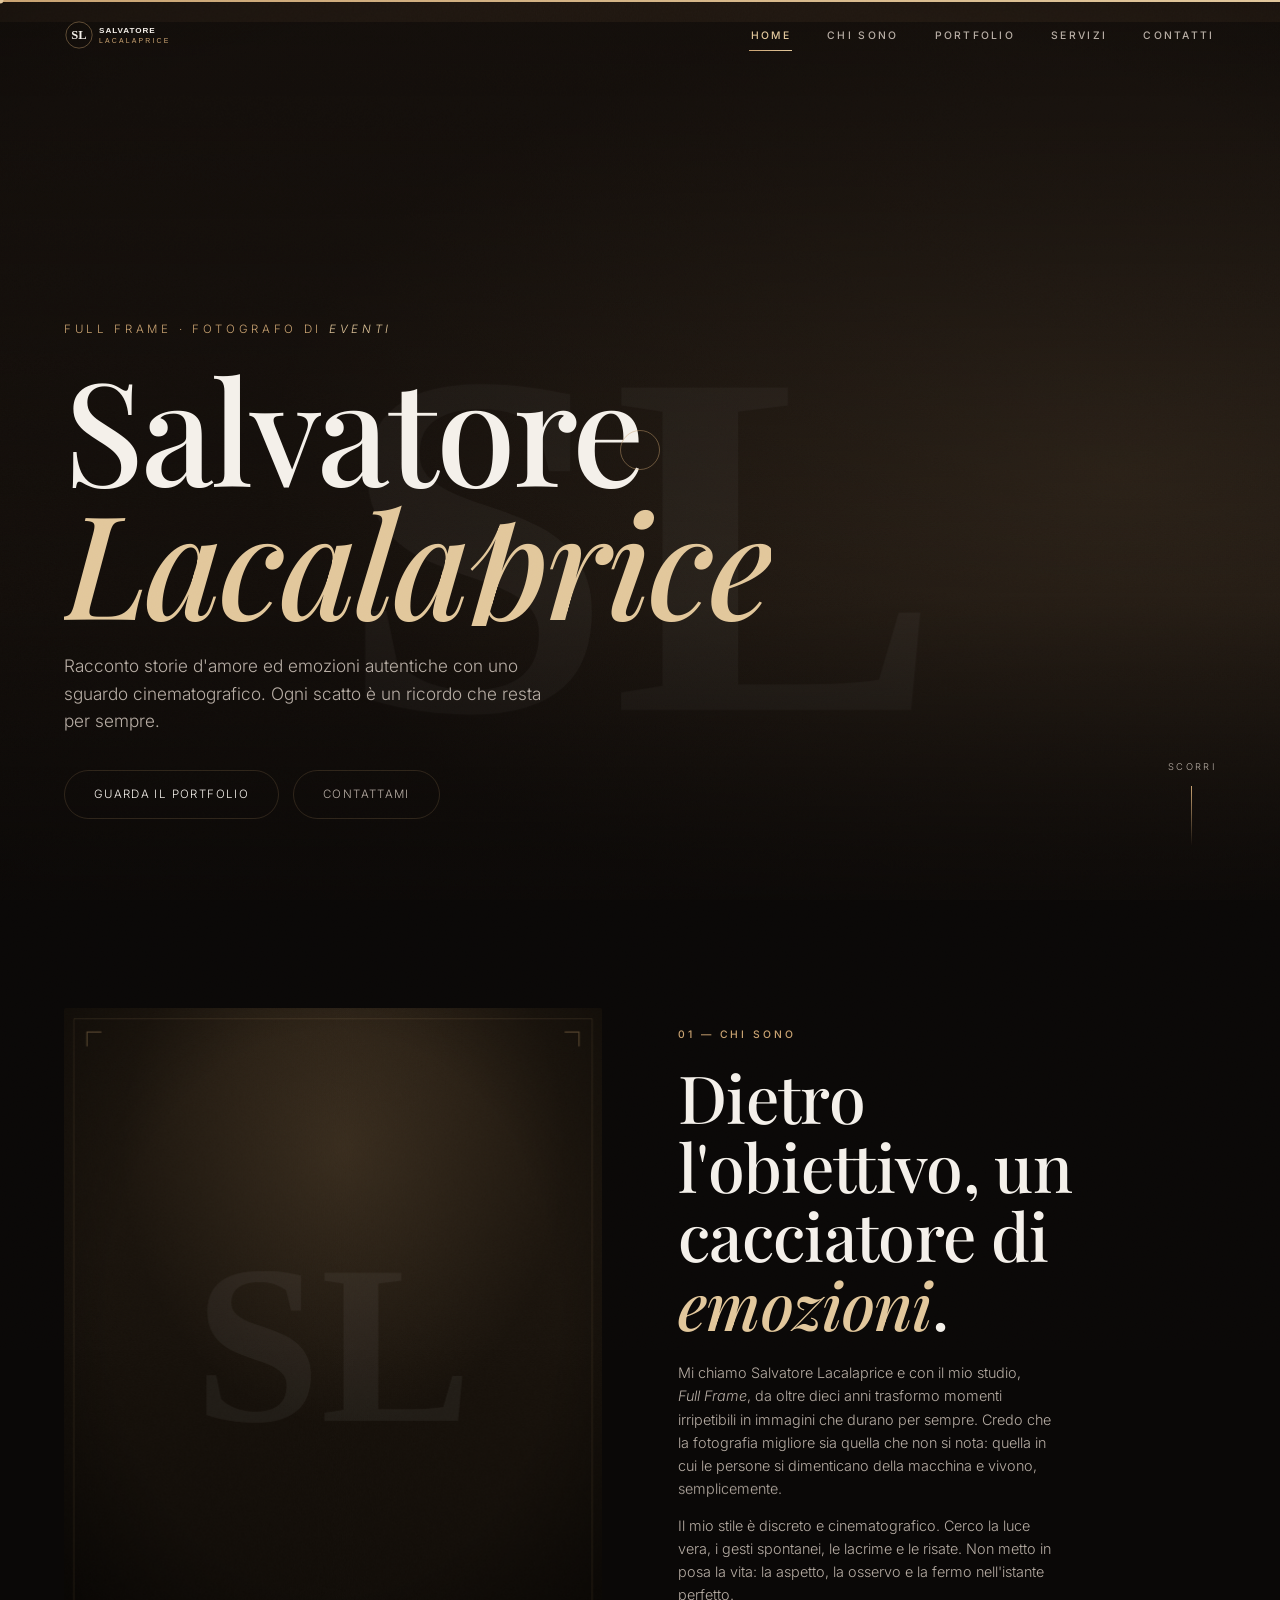
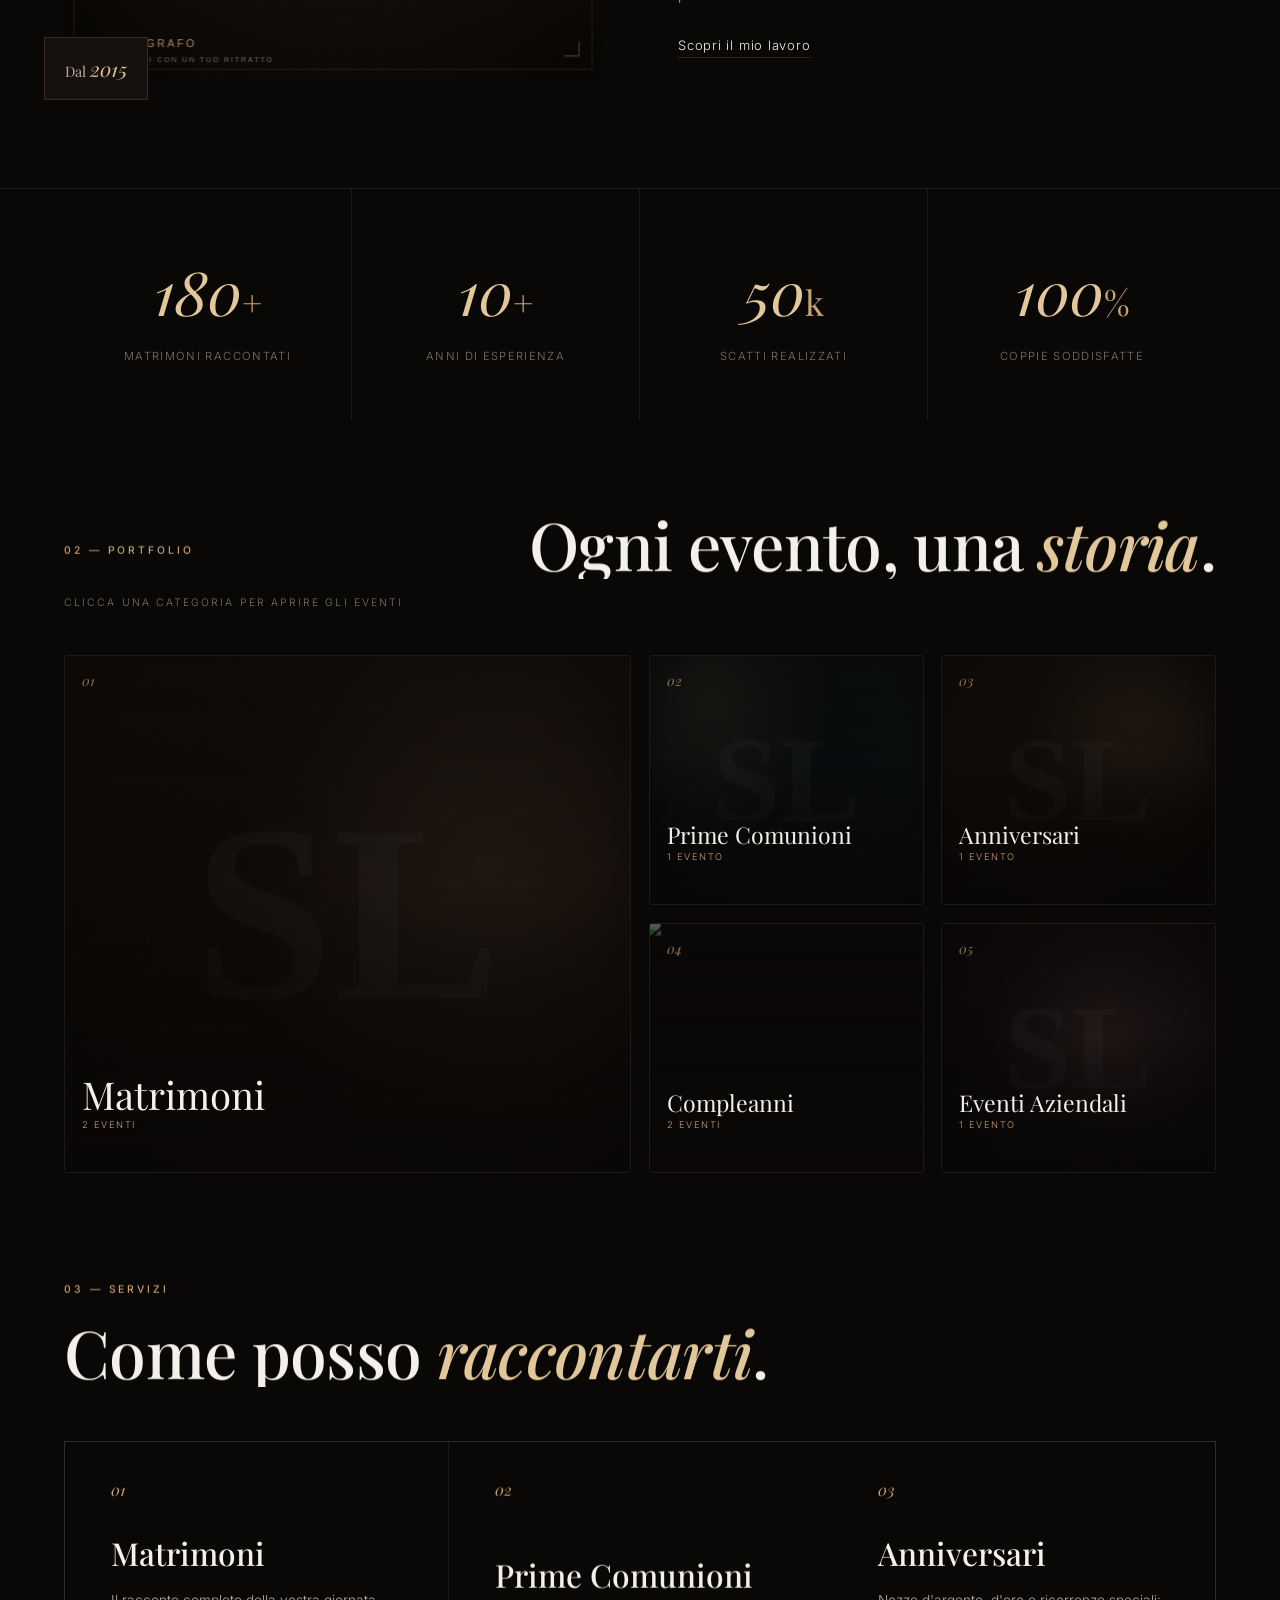
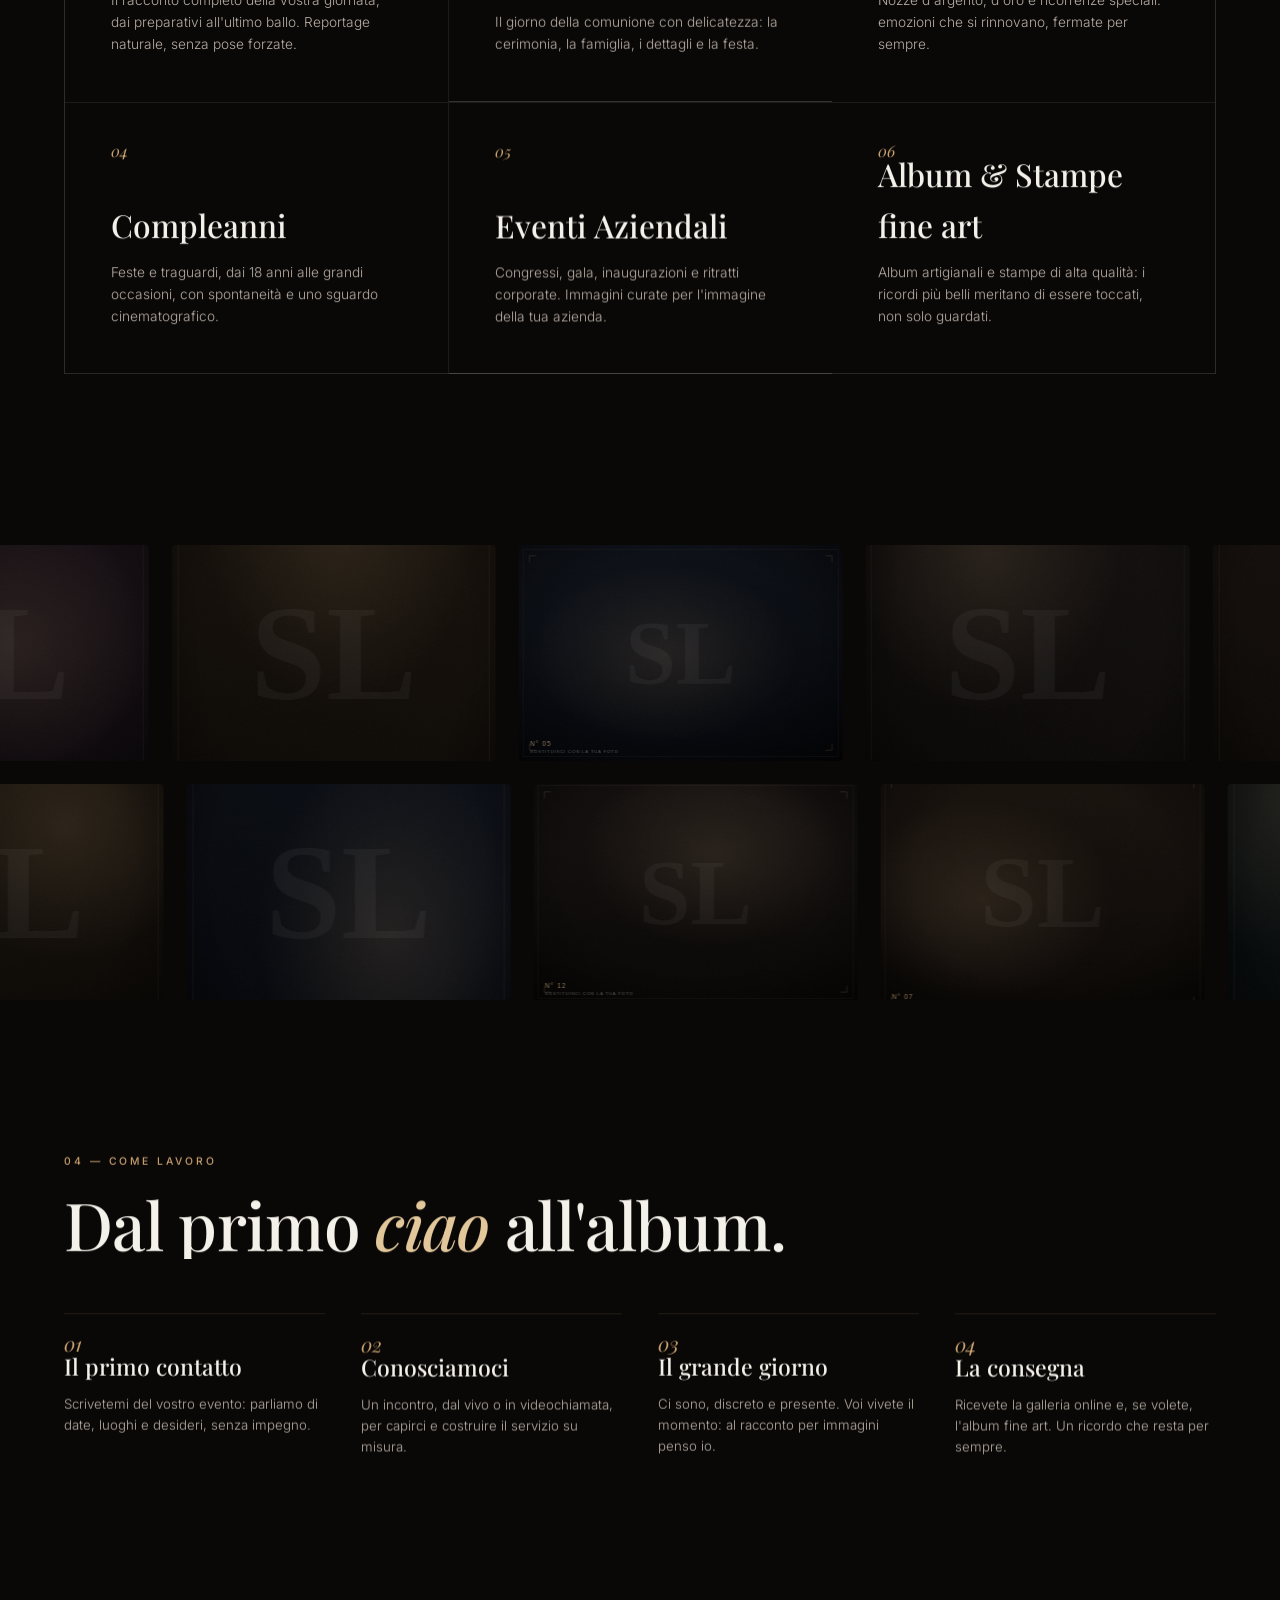
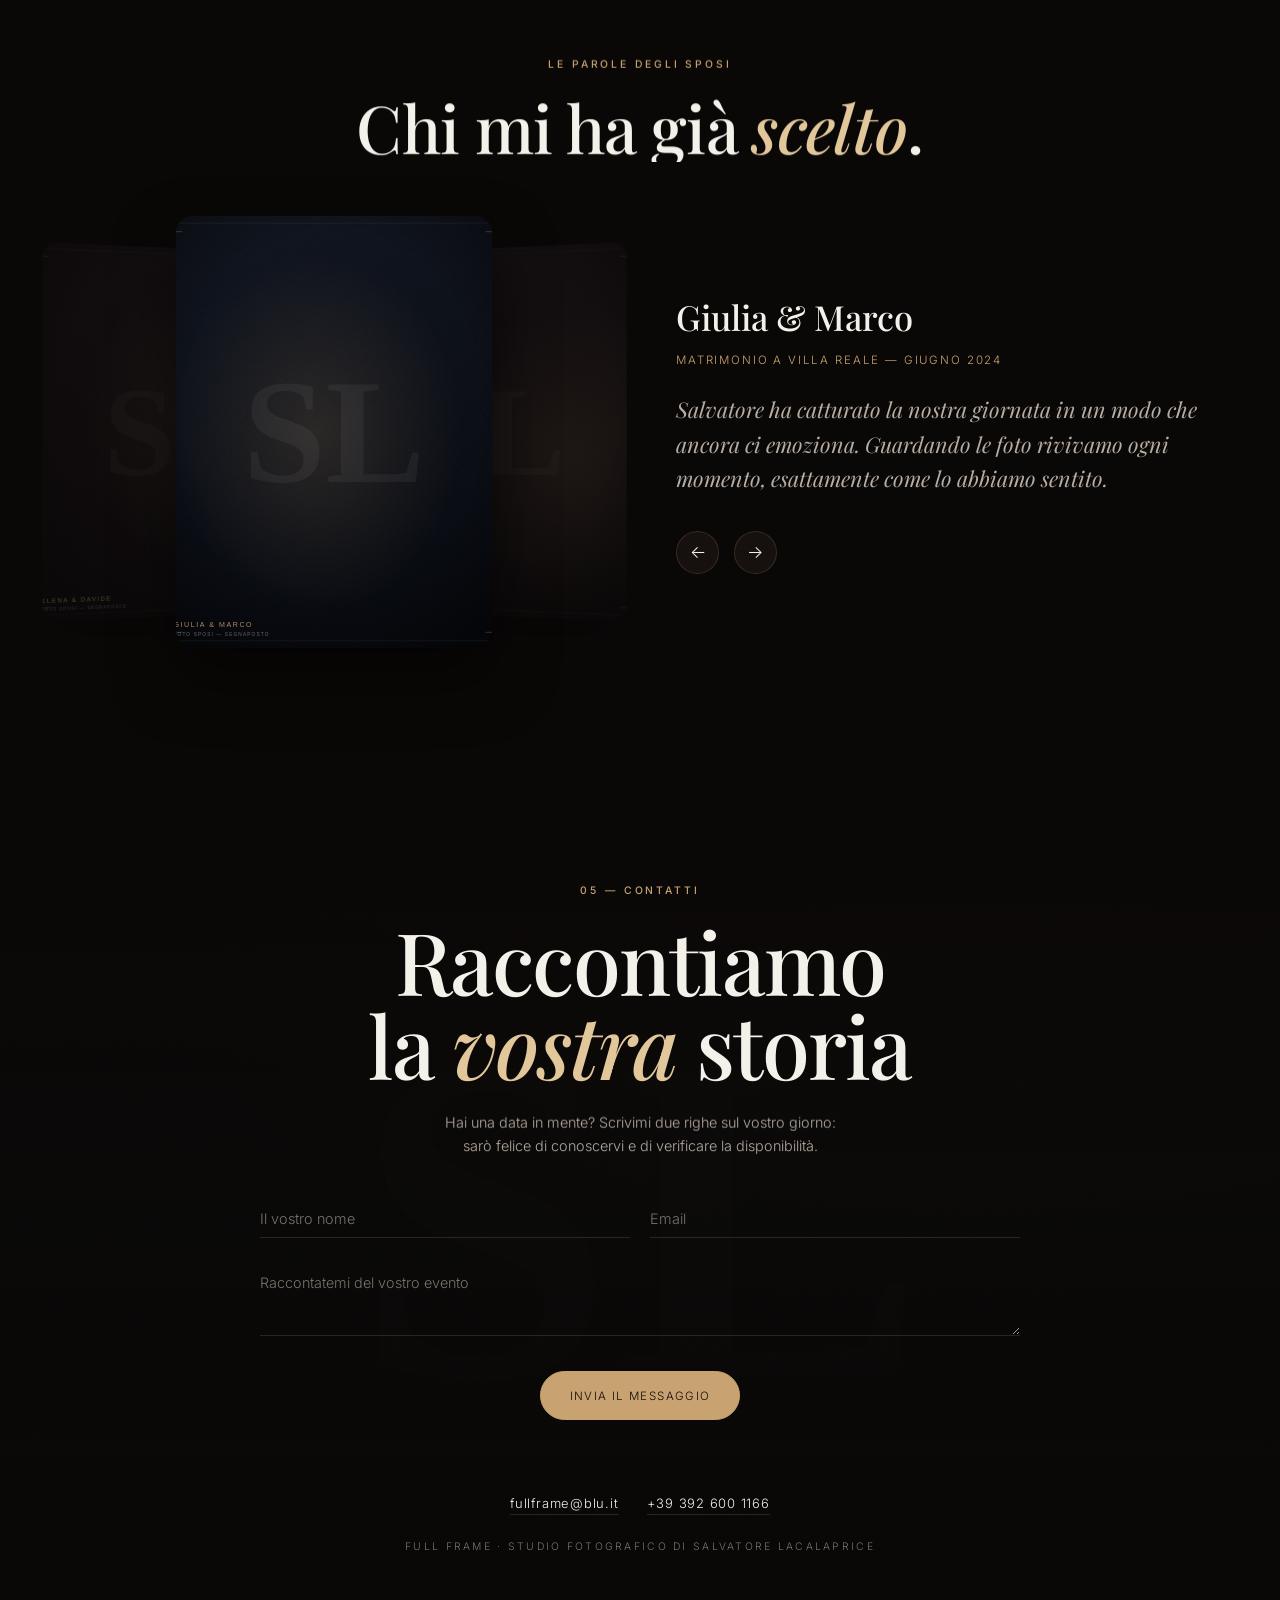
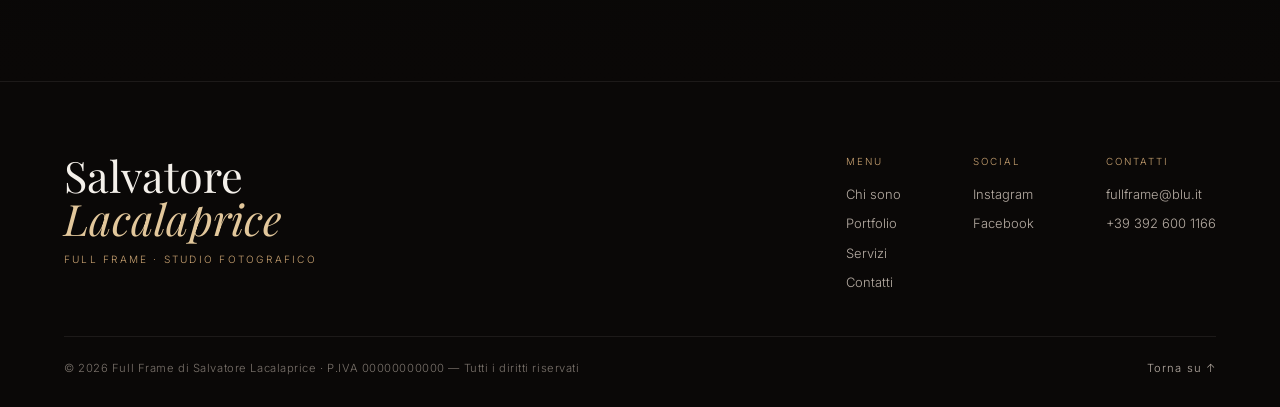
==== commit f257744a: "Galleria: mostra i video degli eventi (YouTube/Vimeo) dentro l'evento - Nuovo blocco video in cima a" ====
--- a/public/index.html
+++ b/public/index.html
@@ -26,7 +26,7 @@
   <link rel="preconnect" href="https://fonts.gstatic.com" crossorigin />
   <link href="https://fonts.googleapis.com/css2?family=Inter:wght@300;400;500;600&family=Playfair+Display:ital,wght@0,400;0,500;0,600;0,700;0,800;1,400;1,500&display=swap" rel="stylesheet" />
 
-  <link rel="stylesheet" href="css/style.css?v=16" />
+  <link rel="stylesheet" href="css/style.css?v=17" />
 
   <!-- Dati strutturati: legano lo studio "Full Frame" al fotografo e al dominio -->
   <script type="application/ld+json">
@@ -358,6 +358,6 @@
   <script defer src="js/lib/lenis.min.js"></script>
   <script defer src="js/lib/split-type.min.js"></script>
   <script defer src="js/gallery-data.js?v=3"></script>
-  <script defer src="js/main.js?v=16"></script>
+  <script defer src="js/main.js?v=17"></script>
 </body>
 </html>
--- a/public/css/style.css
+++ b/public/css/style.css
@@ -394,6 +394,13 @@
 .gevent__name { font-family: var(--serif); font-size: 1.25rem; color: var(--ink); }
 .gevent__info { font-size: 0.85rem; color: var(--ink-soft); }
 .gevent__count { font-size: 0.66rem; letter-spacing: 0.2em; text-transform: uppercase; color: var(--gold); margin-top: 0.2rem; }
+
+/* video dell'evento (in cima, a tutta larghezza) */
+.gvideos { column-span: all; display: flex; flex-direction: column; gap: clamp(0.8rem, 2vw, 1.4rem); margin-bottom: clamp(1rem, 2.5vw, 1.8rem); }
+.gvideo { position: relative; width: 100%; aspect-ratio: 16 / 9; border-radius: 2px; overflow: hidden; background: #000; }
+.gvideo iframe { position: absolute; inset: 0; width: 100%; height: 100%; border: 0; display: block; }
+.gvideo--link { aspect-ratio: auto; width: auto; align-self: flex-start; display: inline-flex; align-items: center; gap: 0.5rem; padding: 0.9rem 1.4rem; color: var(--gold); border: 1px solid var(--gold); background: transparent; text-decoration: none; letter-spacing: 0.04em; font-size: 0.95rem; transition: background 0.3s var(--ease), color 0.3s var(--ease); }
+.gvideo--link:hover { background: var(--gold); color: #120d0a; }
 
 /* griglia foto dell'evento (masonry) */
 .archive__body--photos { column-count: 3; column-gap: clamp(0.8rem, 2vw, 1.4rem); }
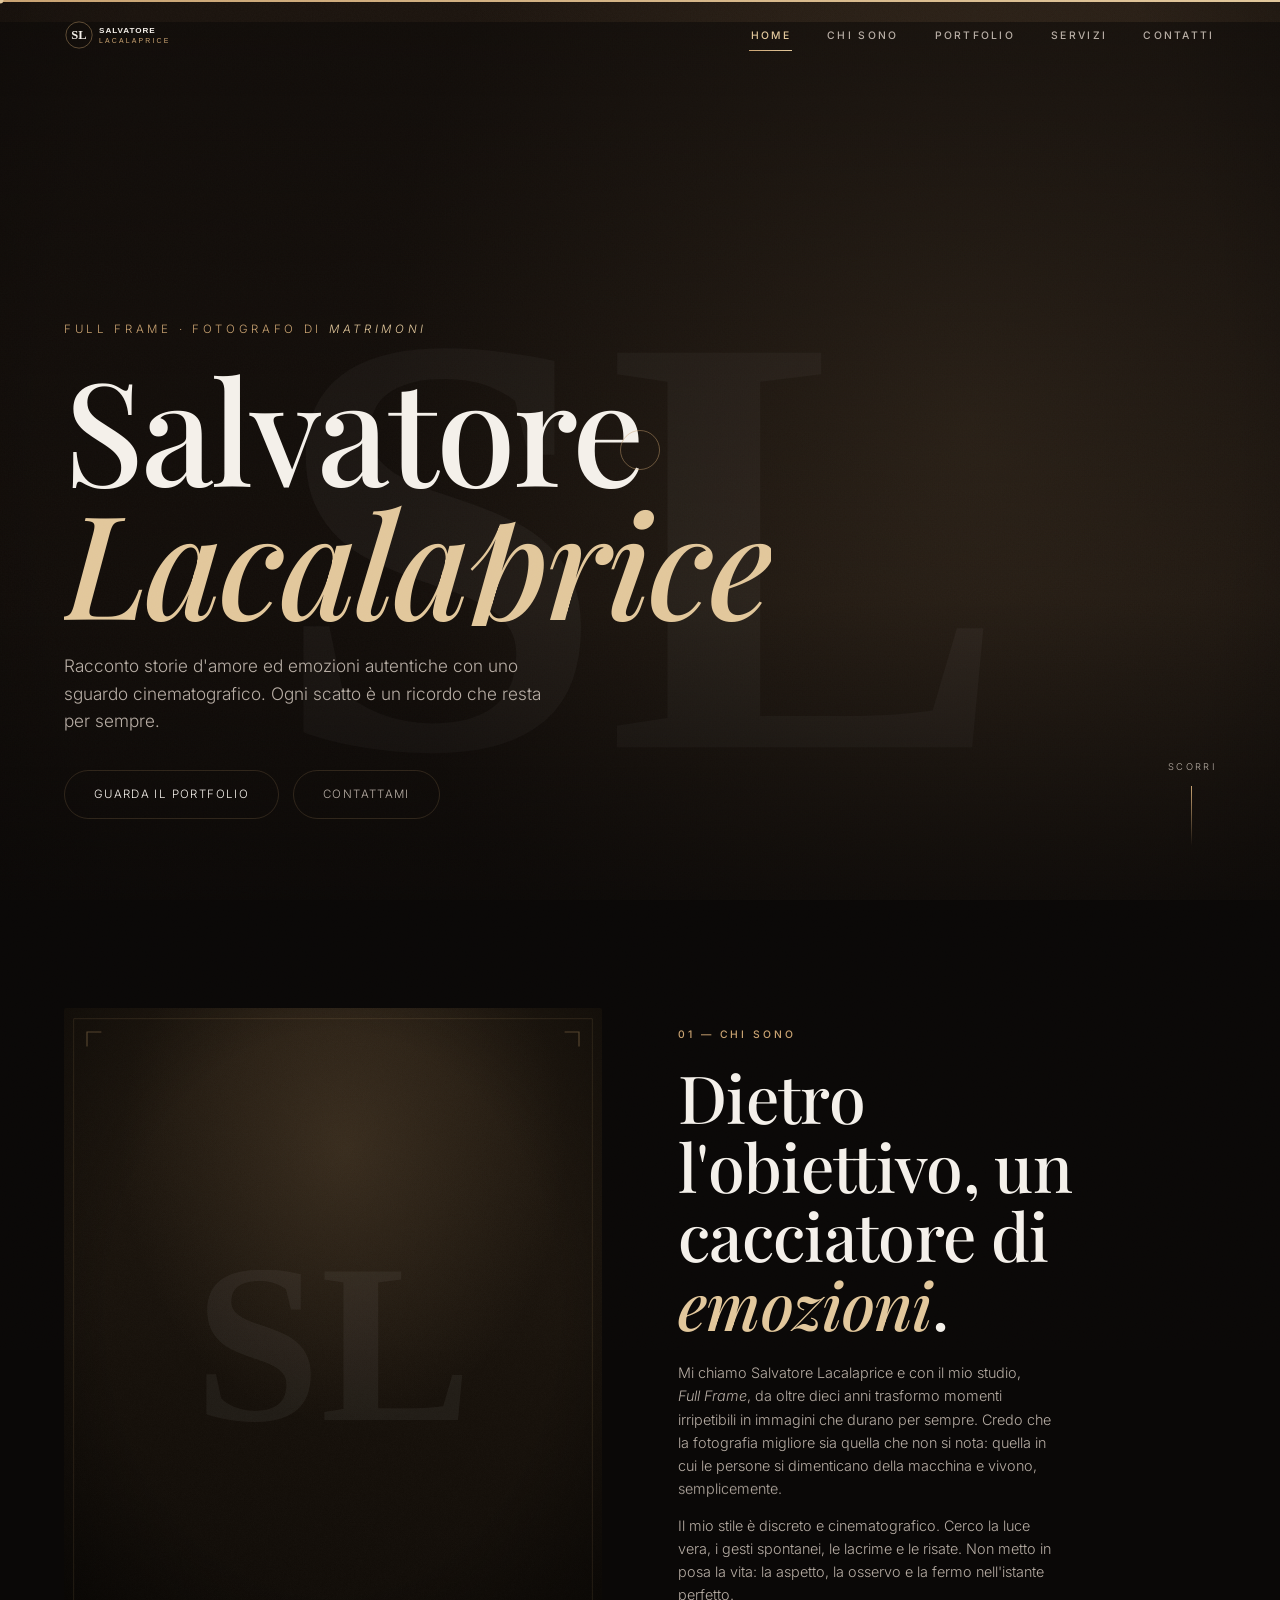
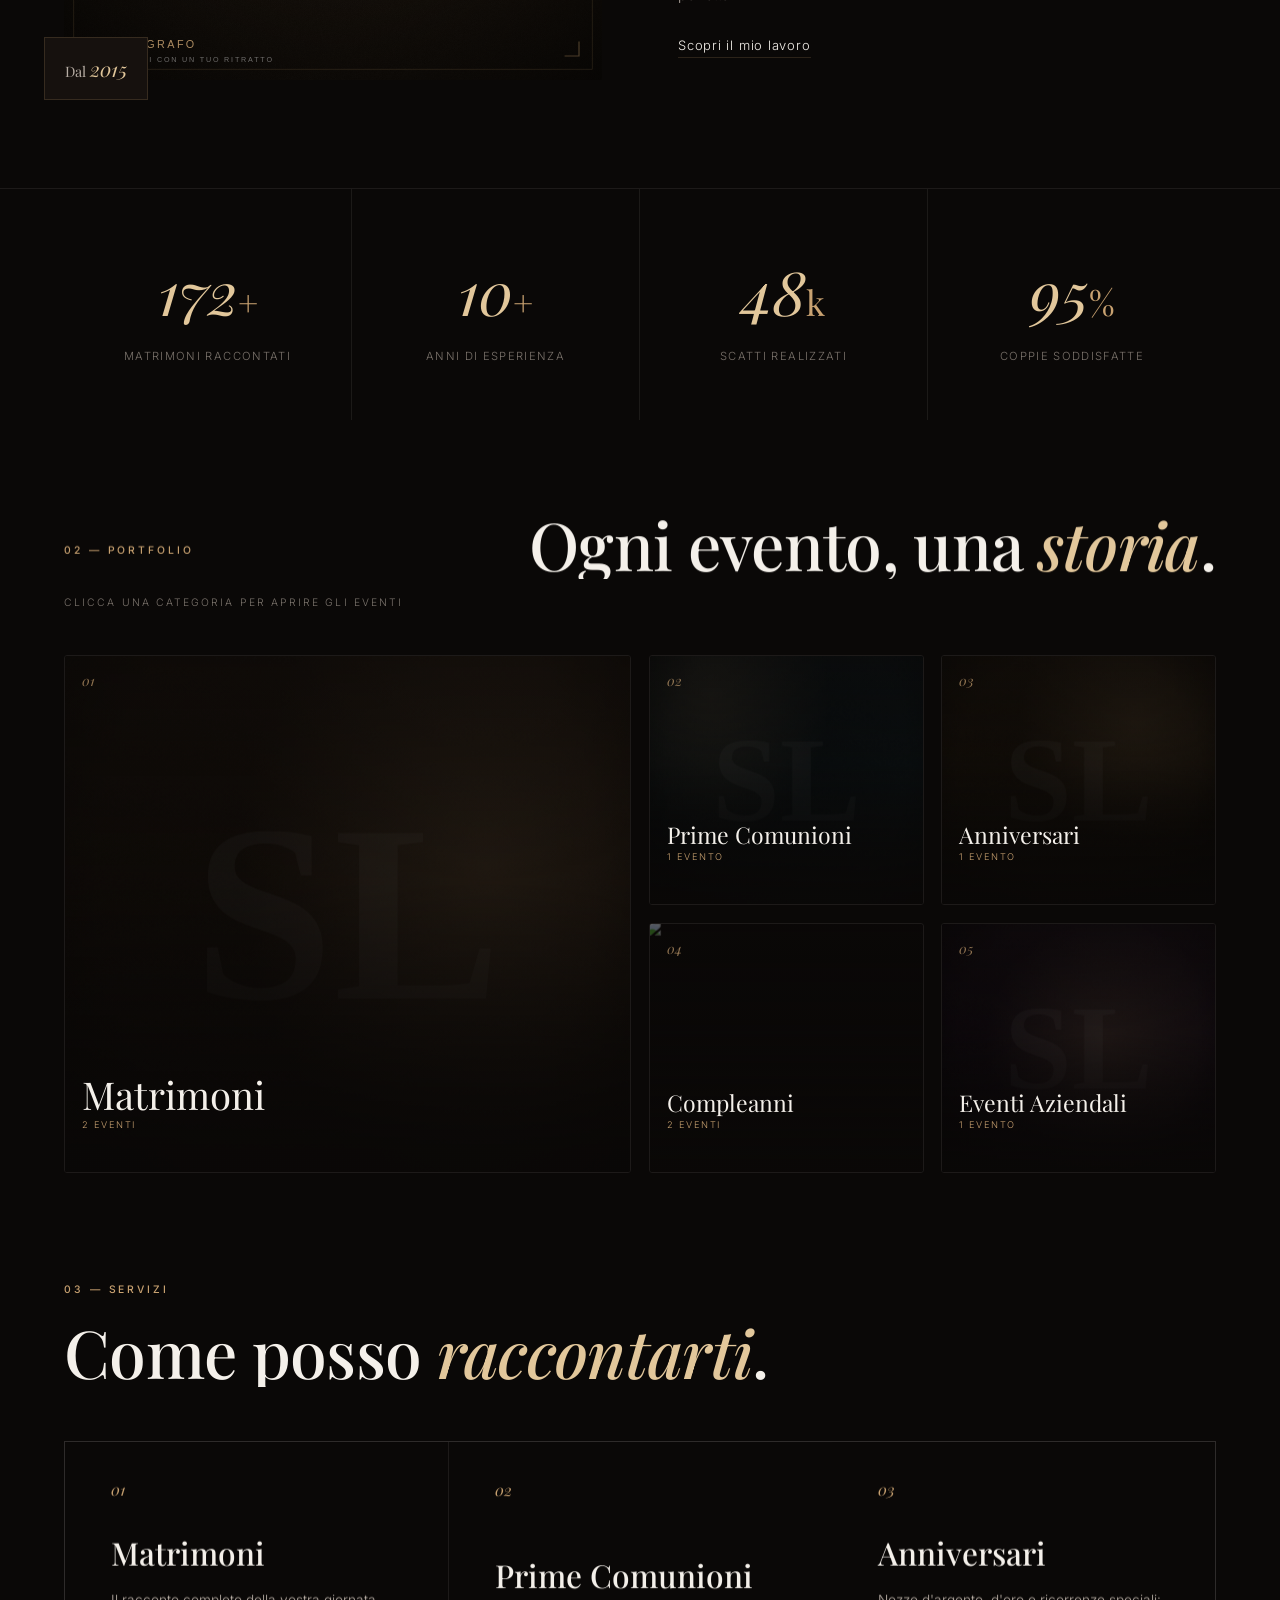
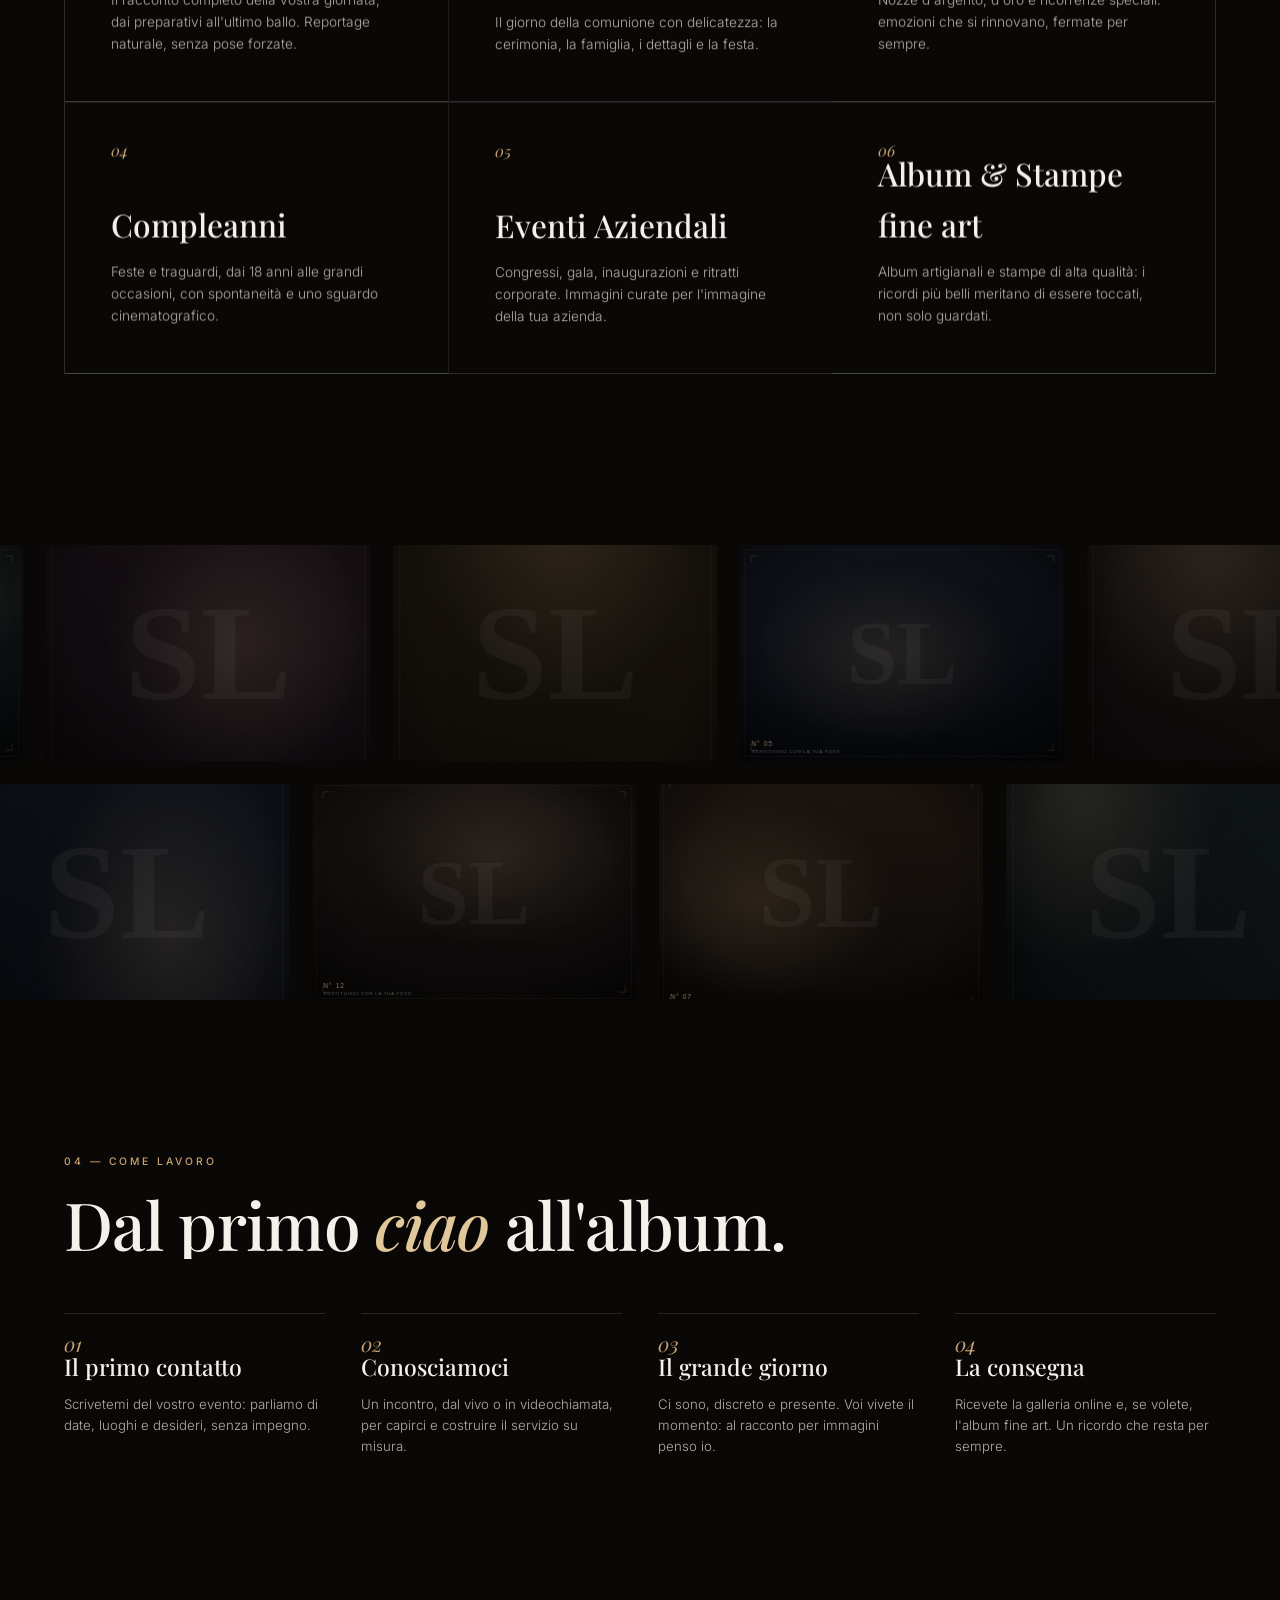
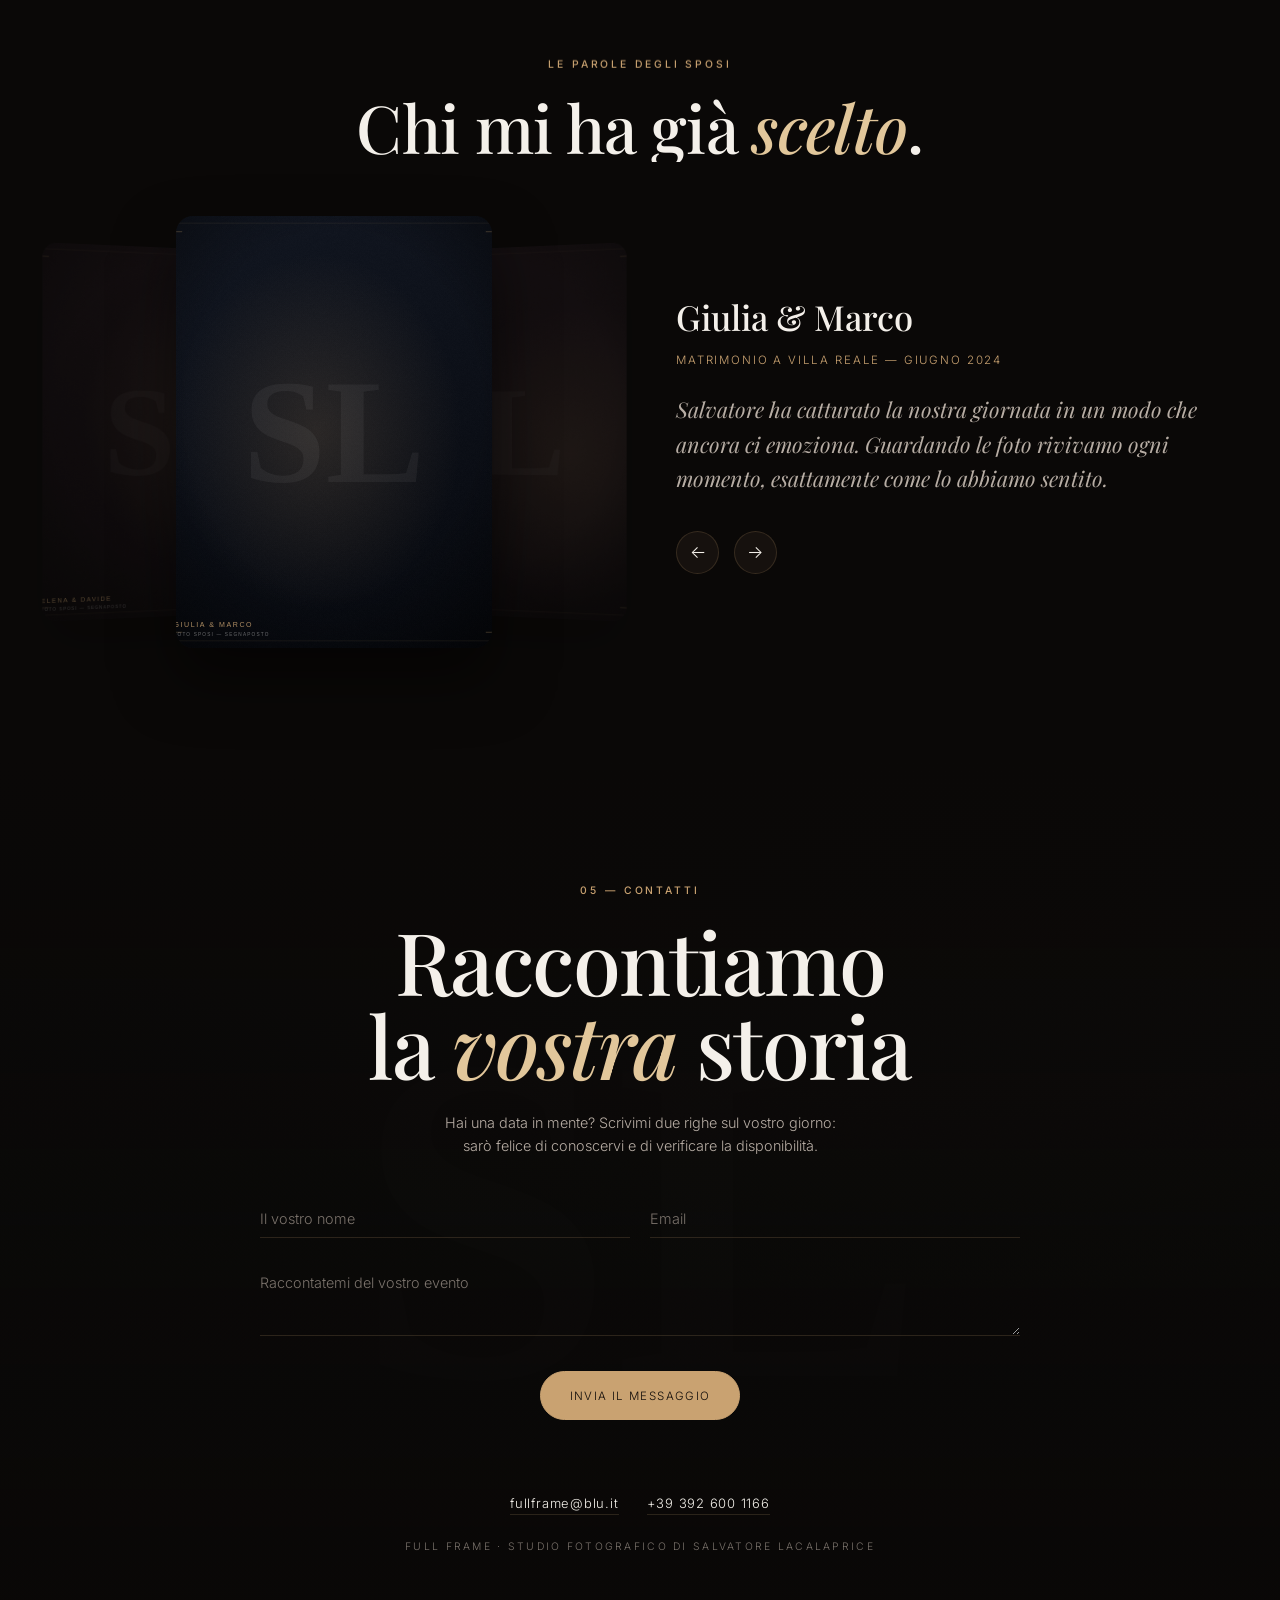
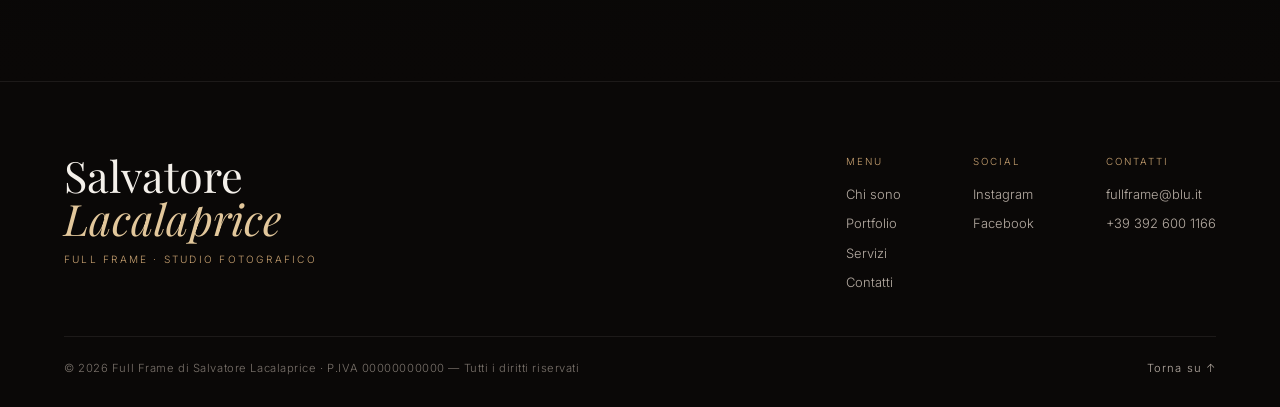
==== commit beea628c: "CMS: eventi divisi in sezioni per categoria + pannello più chiaro - Un file per categoria (content/{" ====
--- a/public/index.html
+++ b/public/index.html
@@ -26,7 +26,7 @@
   <link rel="preconnect" href="https://fonts.gstatic.com" crossorigin />
   <link href="https://fonts.googleapis.com/css2?family=Inter:wght@300;400;500;600&family=Playfair+Display:ital,wght@0,400;0,500;0,600;0,700;0,800;1,400;1,500&display=swap" rel="stylesheet" />
 
-  <link rel="stylesheet" href="css/style.css?v=17" />
+  <link rel="stylesheet" href="css/style.css?v=18" />
 
   <!-- Dati strutturati: legano lo studio "Full Frame" al fotografo e al dominio -->
   <script type="application/ld+json">
@@ -358,6 +358,6 @@
   <script defer src="js/lib/lenis.min.js"></script>
   <script defer src="js/lib/split-type.min.js"></script>
   <script defer src="js/gallery-data.js?v=3"></script>
-  <script defer src="js/main.js?v=17"></script>
+  <script defer src="js/main.js?v=18"></script>
 </body>
 </html>
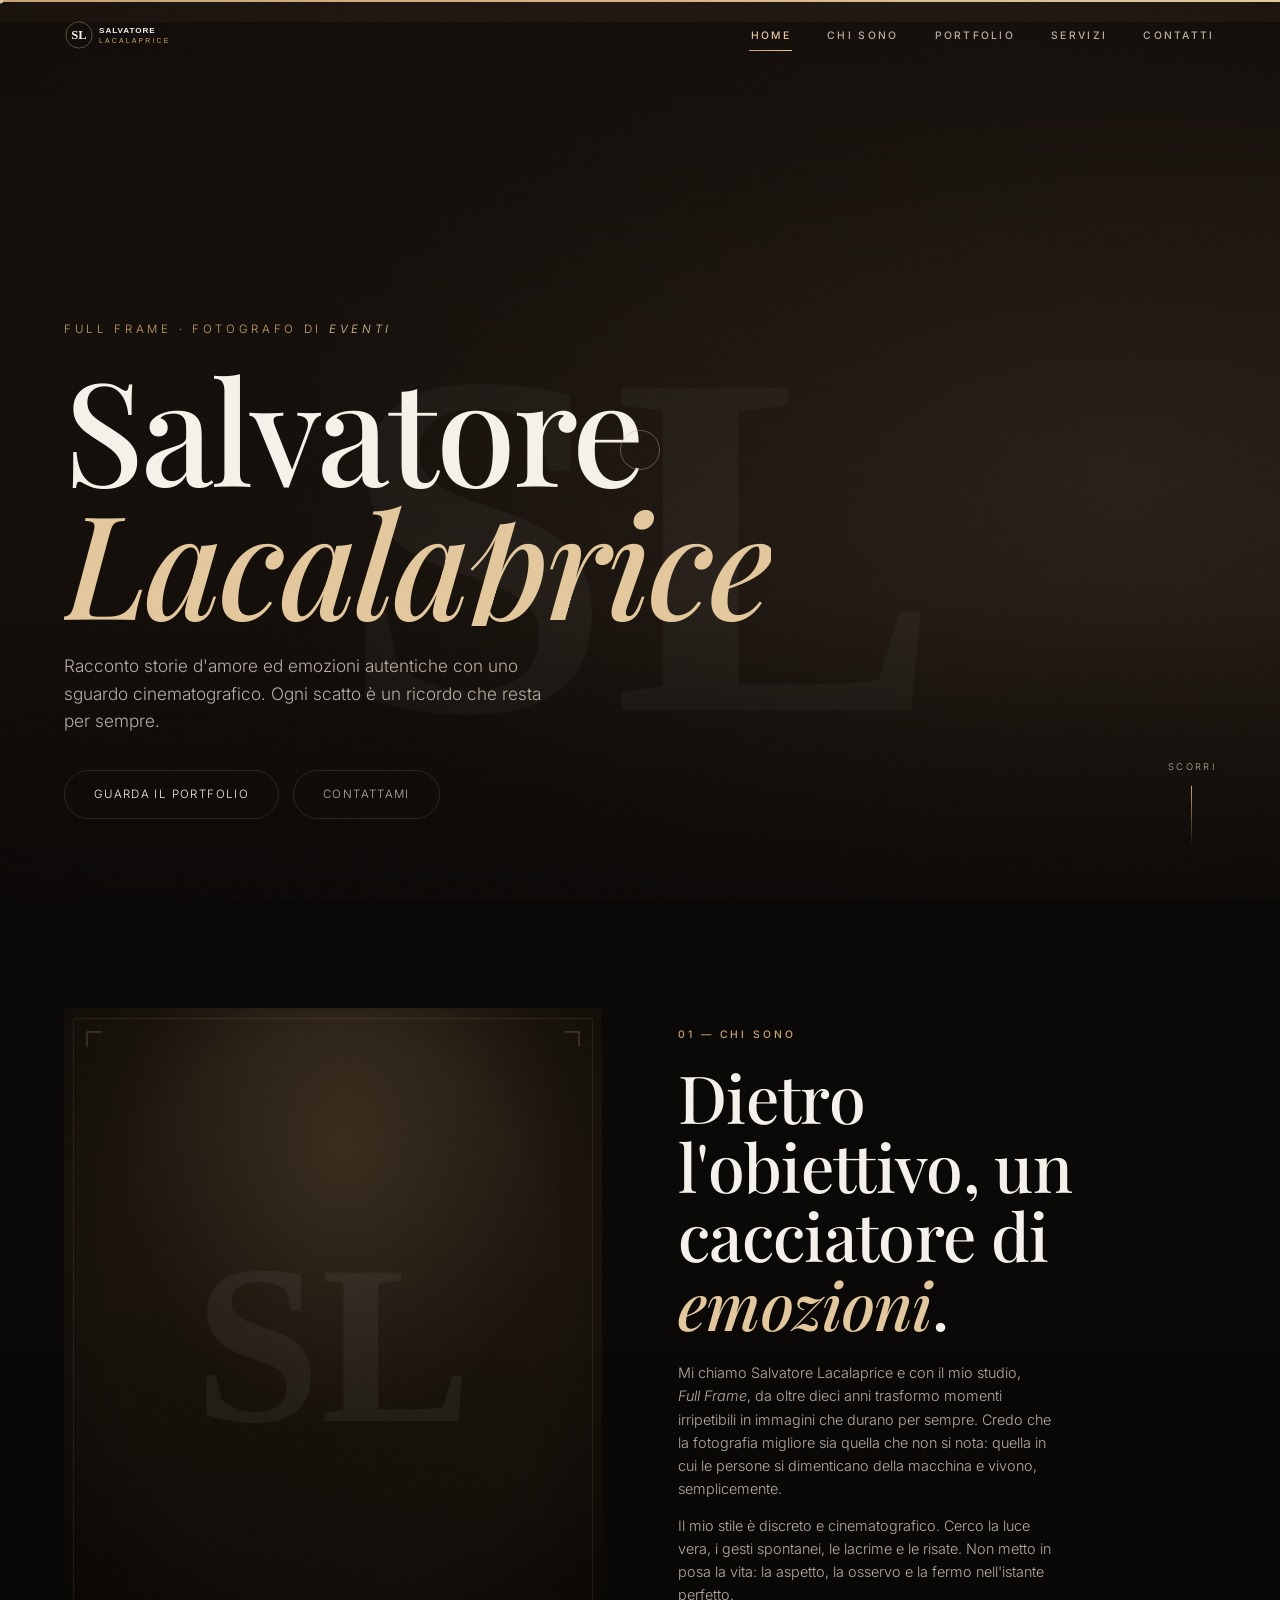
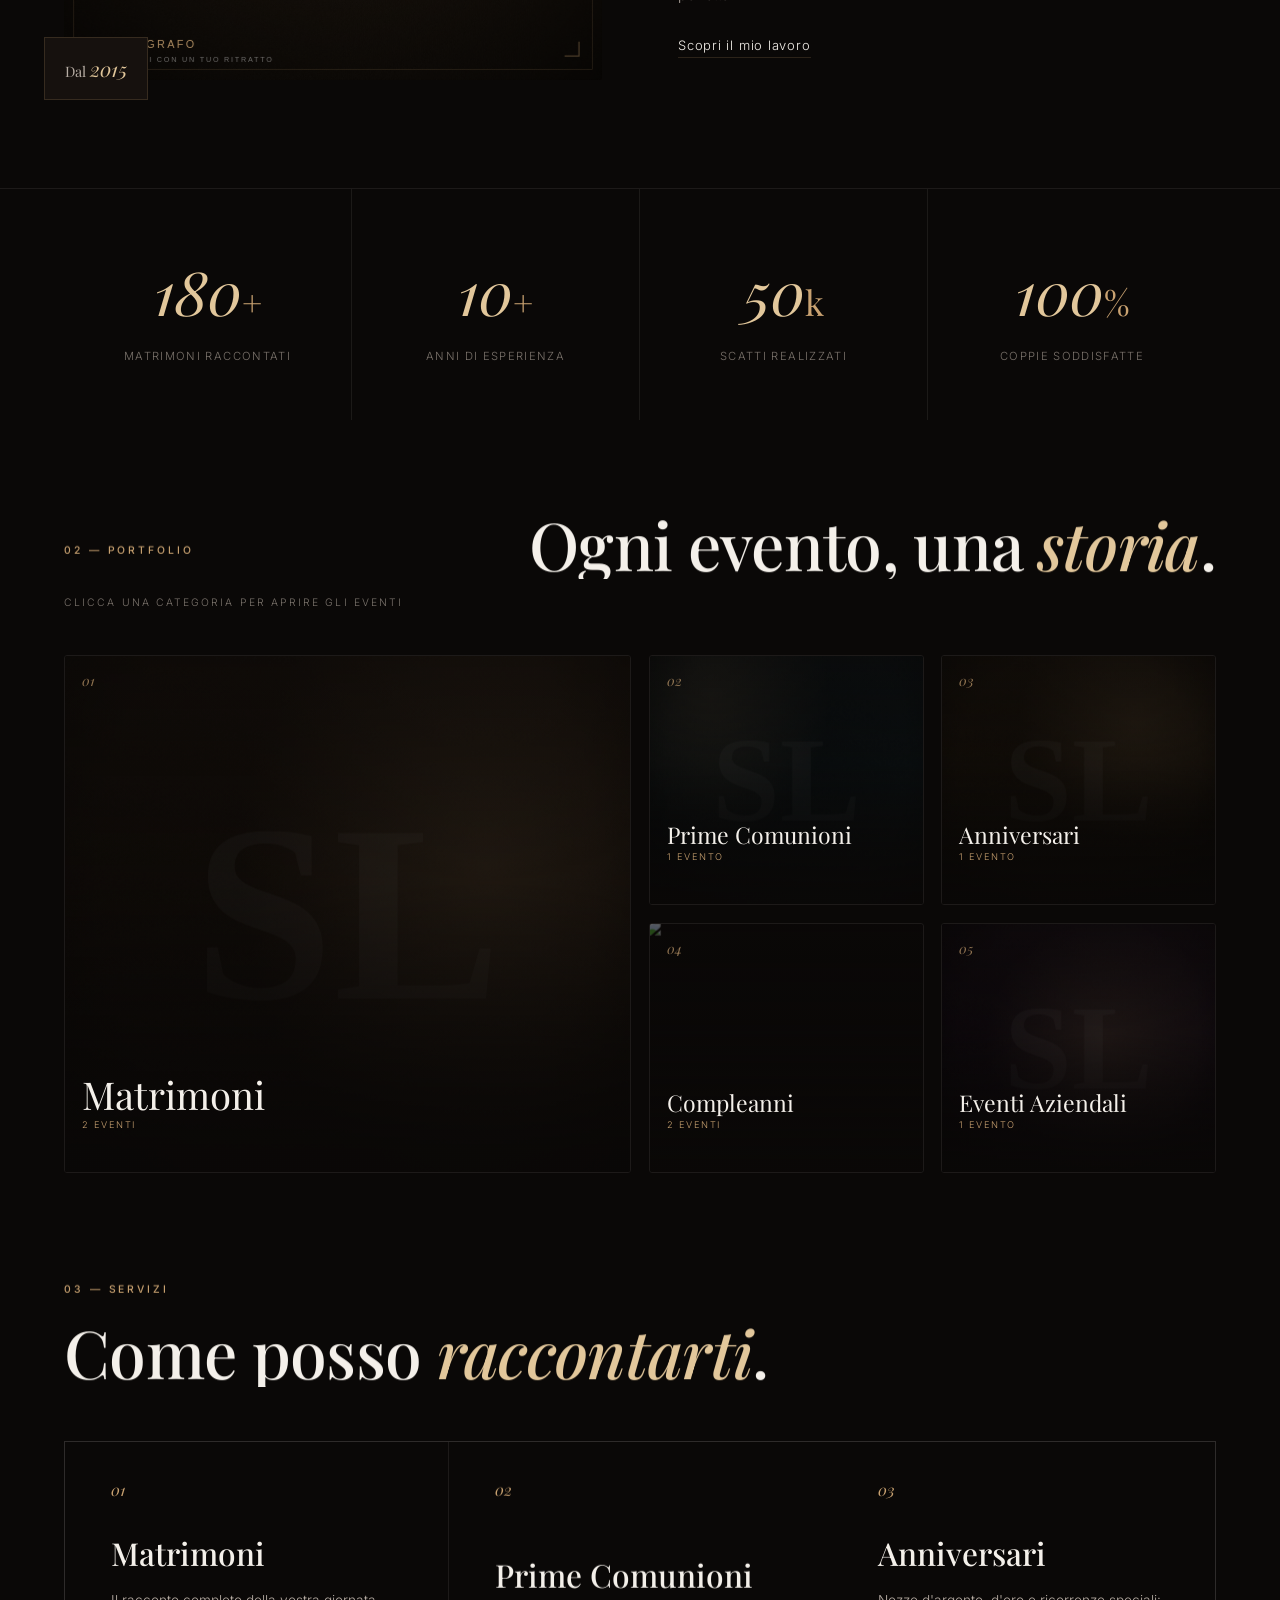
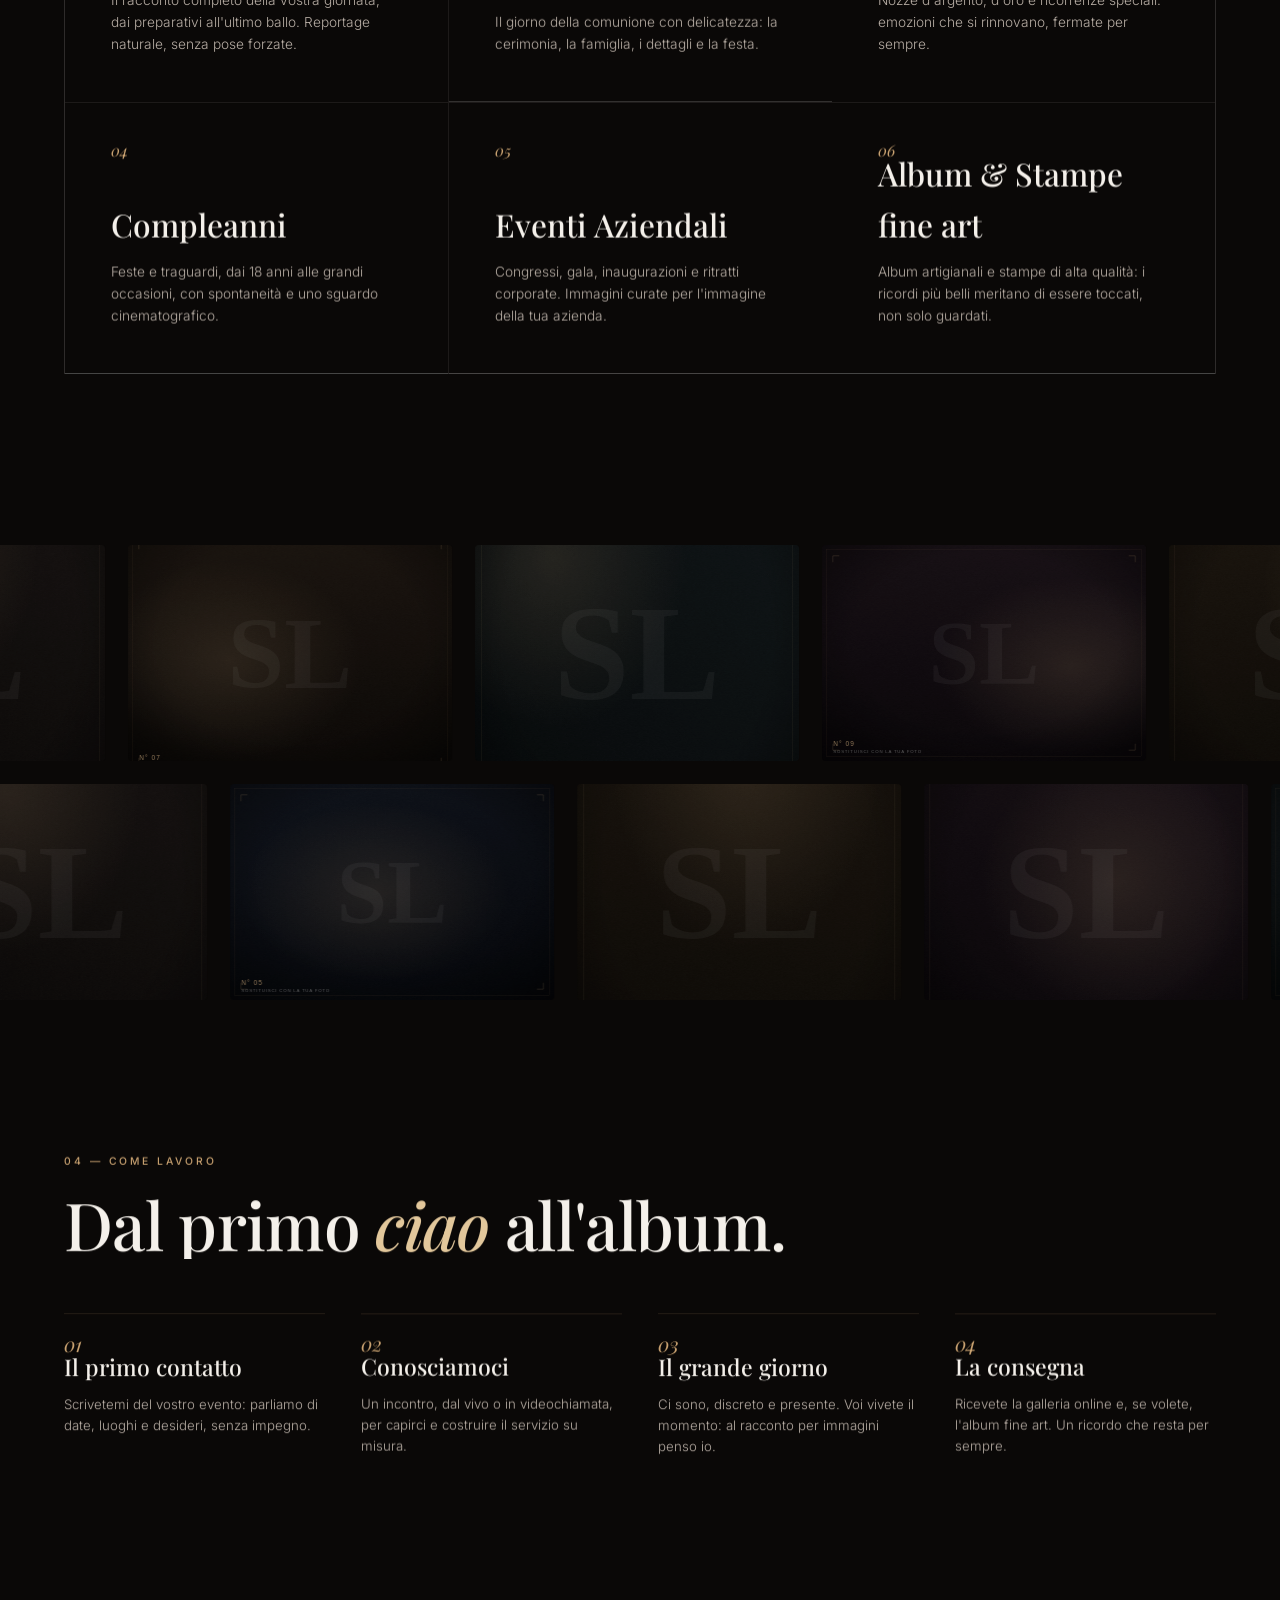
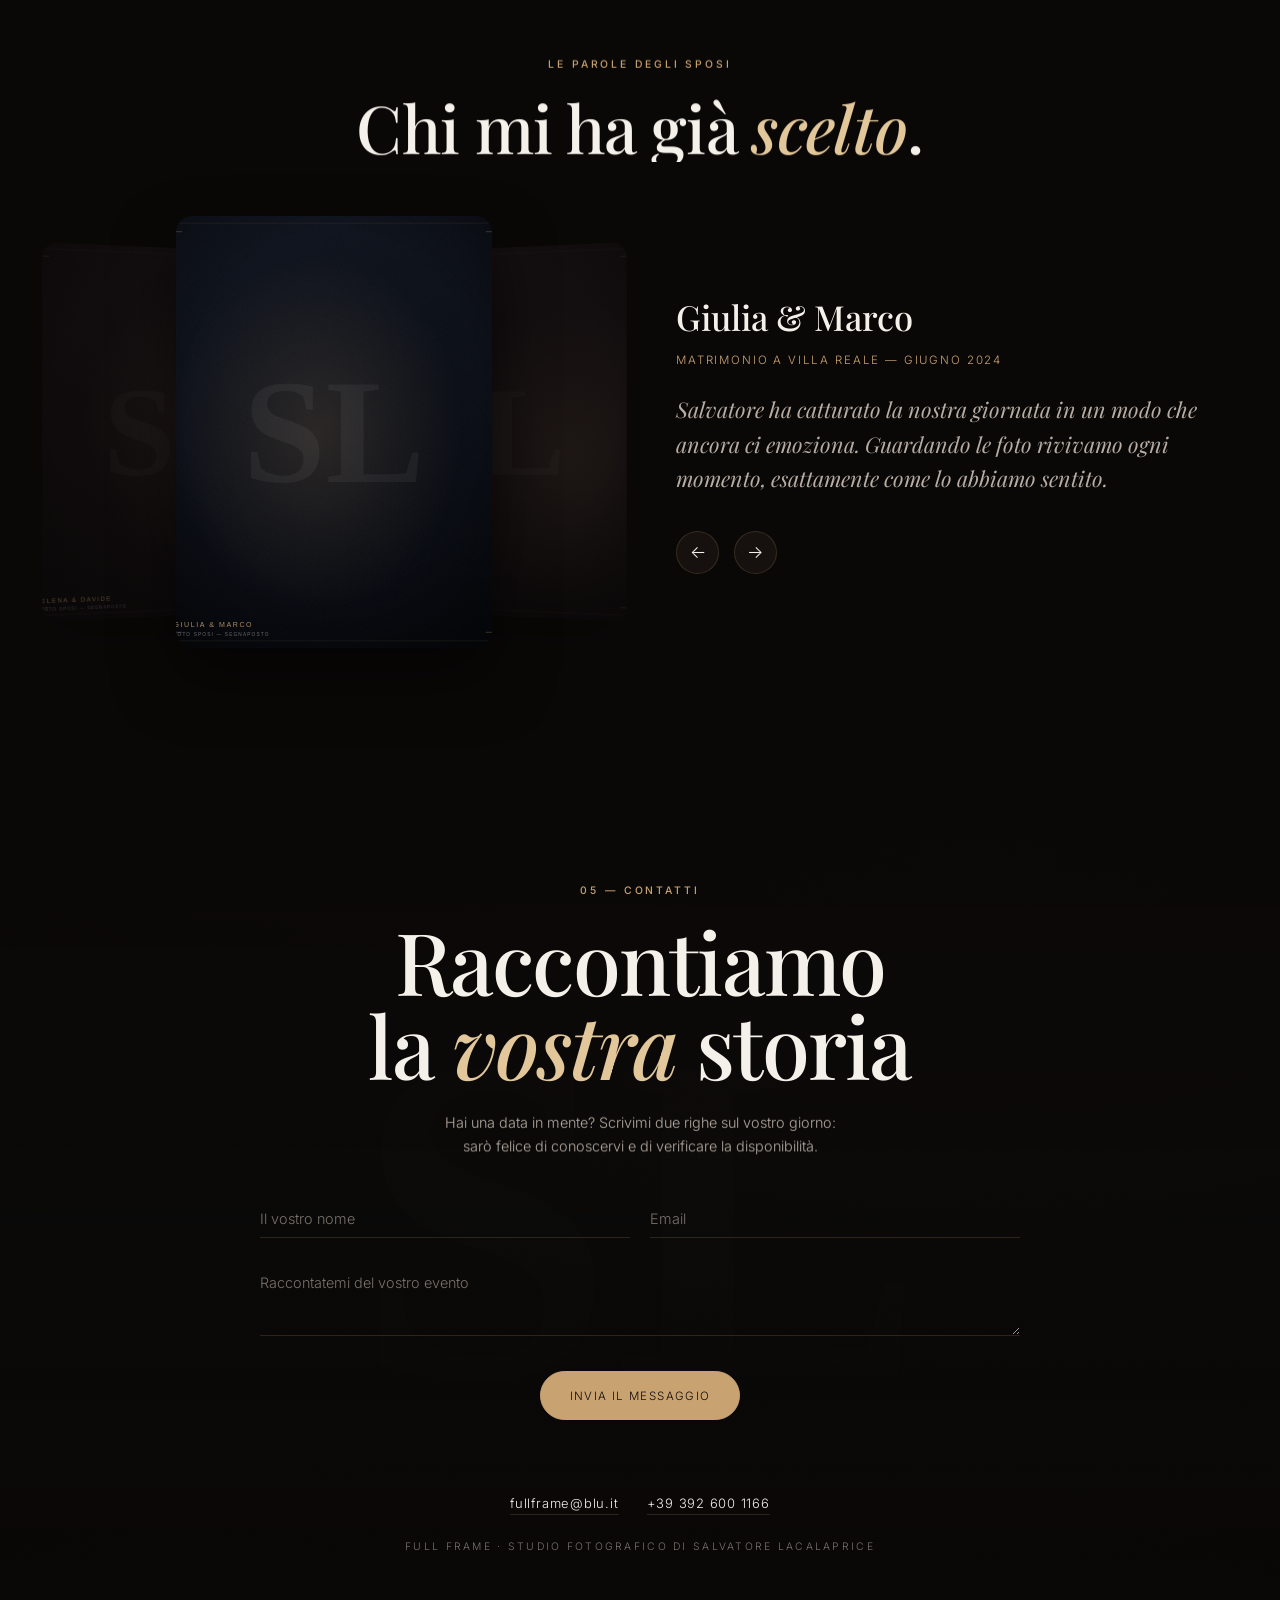
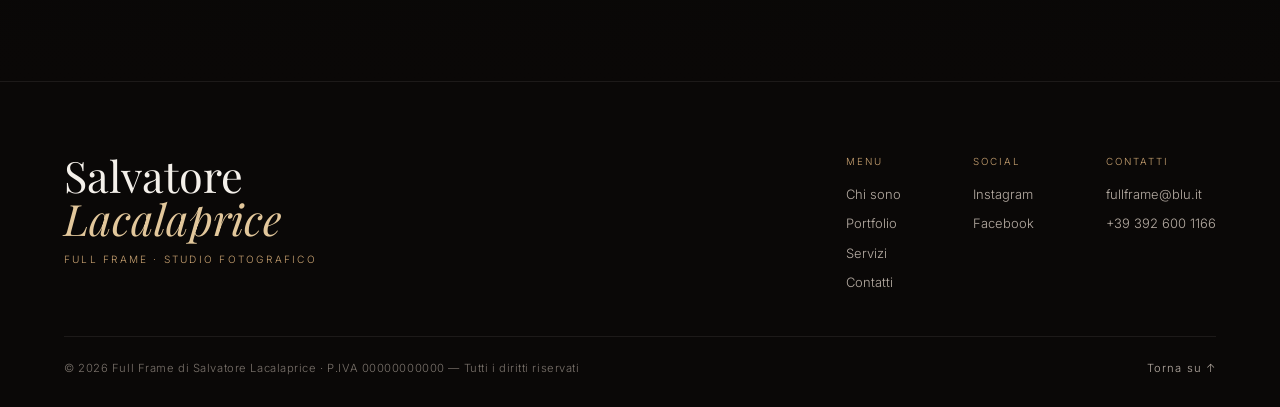
==== commit 26ea91f0: "Sito: card categoria uniformi da mobile, evento in sezioni, striscia estetica dal CMS - Mobile/table" ====
--- a/public/index.html
+++ b/public/index.html
@@ -26,7 +26,7 @@
   <link rel="preconnect" href="https://fonts.gstatic.com" crossorigin />
   <link href="https://fonts.googleapis.com/css2?family=Inter:wght@300;400;500;600&family=Playfair+Display:ital,wght@0,400;0,500;0,600;0,700;0,800;1,400;1,500&display=swap" rel="stylesheet" />
 
-  <link rel="stylesheet" href="css/style.css?v=18" />
+  <link rel="stylesheet" href="css/style.css?v=19" />
 
   <!-- Dati strutturati: legano lo studio "Full Frame" al fotografo e al dominio -->
   <script type="application/ld+json">
@@ -358,6 +358,6 @@
   <script defer src="js/lib/lenis.min.js"></script>
   <script defer src="js/lib/split-type.min.js"></script>
   <script defer src="js/gallery-data.js?v=3"></script>
-  <script defer src="js/main.js?v=18"></script>
+  <script defer src="js/main.js?v=19"></script>
 </body>
 </html>
--- a/public/css/style.css
+++ b/public/css/style.css
@@ -354,12 +354,13 @@
 .gcat:hover .gcat__go { opacity: 1; transform: translateY(0); }
 
 @media (max-width: 900px) {
+  /* Da mobile/tablet TUTTE le card uguali: Matrimoni non è più il tile grande */
   .gallery__cats { grid-template-columns: repeat(2, 1fr); grid-auto-rows: clamp(150px, 32vw, 220px); }
-  .gcat:first-child { grid-column: 1 / -1; grid-row: auto; }
+  .gcat:first-child { grid-column: auto; grid-row: auto; }
+  .gcat:first-child .gcat__name { font-size: clamp(1.25rem, 1.8vw, 1.7rem); }
 }
 @media (max-width: 460px) {
   .gallery__cats { grid-template-columns: 1fr; }
-  .gcat:first-child { grid-column: auto; }
 }
 
 /* ---------- Archivio (overlay: eventi + foto) ---------- */
@@ -395,20 +396,28 @@
 .gevent__info { font-size: 0.85rem; color: var(--ink-soft); }
 .gevent__count { font-size: 0.66rem; letter-spacing: 0.2em; text-transform: uppercase; color: var(--gold); margin-top: 0.2rem; }
 
-/* video dell'evento (in cima, a tutta larghezza) */
-.gvideos { column-span: all; display: flex; flex-direction: column; gap: clamp(0.8rem, 2vw, 1.4rem); margin-bottom: clamp(1rem, 2.5vw, 1.8rem); }
+/* dettaglio evento: intestazione + sezioni (Video / Foto) ben distinte */
+.archive__body--event { display: block; }
+.gevent-head { margin-bottom: clamp(1.6rem, 4vw, 2.6rem); }
+.gevent-head__meta { margin: 0; font-size: 0.72rem; letter-spacing: 0.2em; text-transform: uppercase; color: var(--gold); }
+.gsec { margin-bottom: clamp(2rem, 5vw, 3.4rem); }
+.gsec:last-child { margin-bottom: 0; }
+.gsec__title { margin: 0 0 clamp(0.9rem, 2.2vw, 1.3rem); padding-bottom: 0.65rem; border-bottom: 1px solid var(--line-soft); font-size: 0.7rem; letter-spacing: 0.24em; text-transform: uppercase; color: var(--ink-soft); }
+
+/* video dell'evento */
+.gvideos { display: flex; flex-direction: column; gap: clamp(0.8rem, 2vw, 1.4rem); }
 .gvideo { position: relative; width: 100%; aspect-ratio: 16 / 9; border-radius: 2px; overflow: hidden; background: #000; }
 .gvideo iframe { position: absolute; inset: 0; width: 100%; height: 100%; border: 0; display: block; }
 .gvideo--link { aspect-ratio: auto; width: auto; align-self: flex-start; display: inline-flex; align-items: center; gap: 0.5rem; padding: 0.9rem 1.4rem; color: var(--gold); border: 1px solid var(--gold); background: transparent; text-decoration: none; letter-spacing: 0.04em; font-size: 0.95rem; transition: background 0.3s var(--ease), color 0.3s var(--ease); }
 .gvideo--link:hover { background: var(--gold); color: #120d0a; }
 
 /* griglia foto dell'evento (masonry) */
-.archive__body--photos { column-count: 3; column-gap: clamp(0.8rem, 2vw, 1.4rem); }
+.gphotos { column-count: 3; column-gap: clamp(0.8rem, 2vw, 1.4rem); }
 .gphoto { display: block; width: 100%; margin: 0 0 clamp(0.8rem, 2vw, 1.4rem); break-inside: avoid; cursor: pointer; padding: 0; overflow: hidden; border-radius: 2px; }
 .gphoto img { width: 100%; height: auto; display: block; transition: transform 1s var(--ease), filter .5s; filter: brightness(0.95); }
 .gphoto:hover img { transform: scale(1.04); filter: brightness(1.08); }
-@media (max-width: 780px) { .archive__body--photos { column-count: 2; } }
-@media (max-width: 460px) { .archive__body--photos { column-count: 1; } }
+@media (max-width: 780px) { .gphotos { column-count: 2; } }
+@media (max-width: 460px) { .gphotos { column-count: 1; } }
 
 /* ---------- Services ---------- */
 .services { padding: clamp(5rem, 12vh, 10rem) var(--pad); max-width: var(--maxw); margin: 0 auto; }
